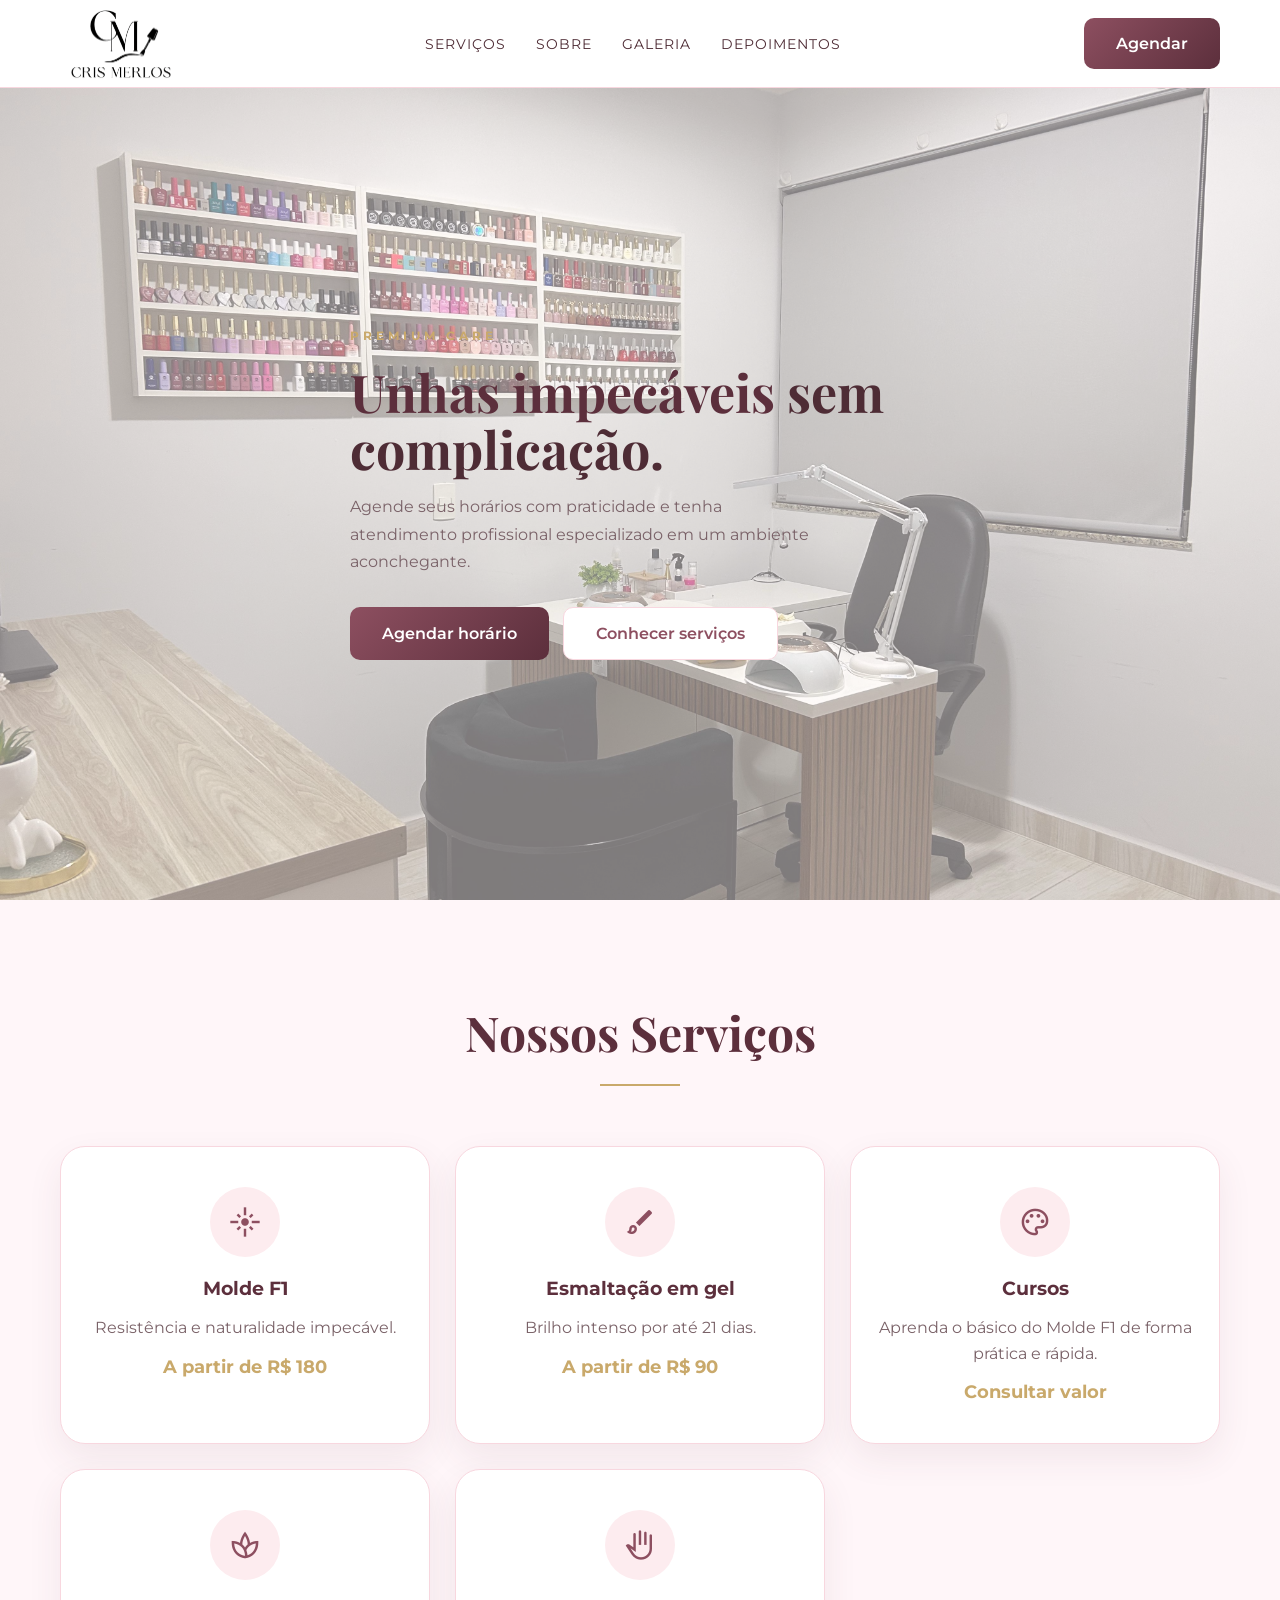
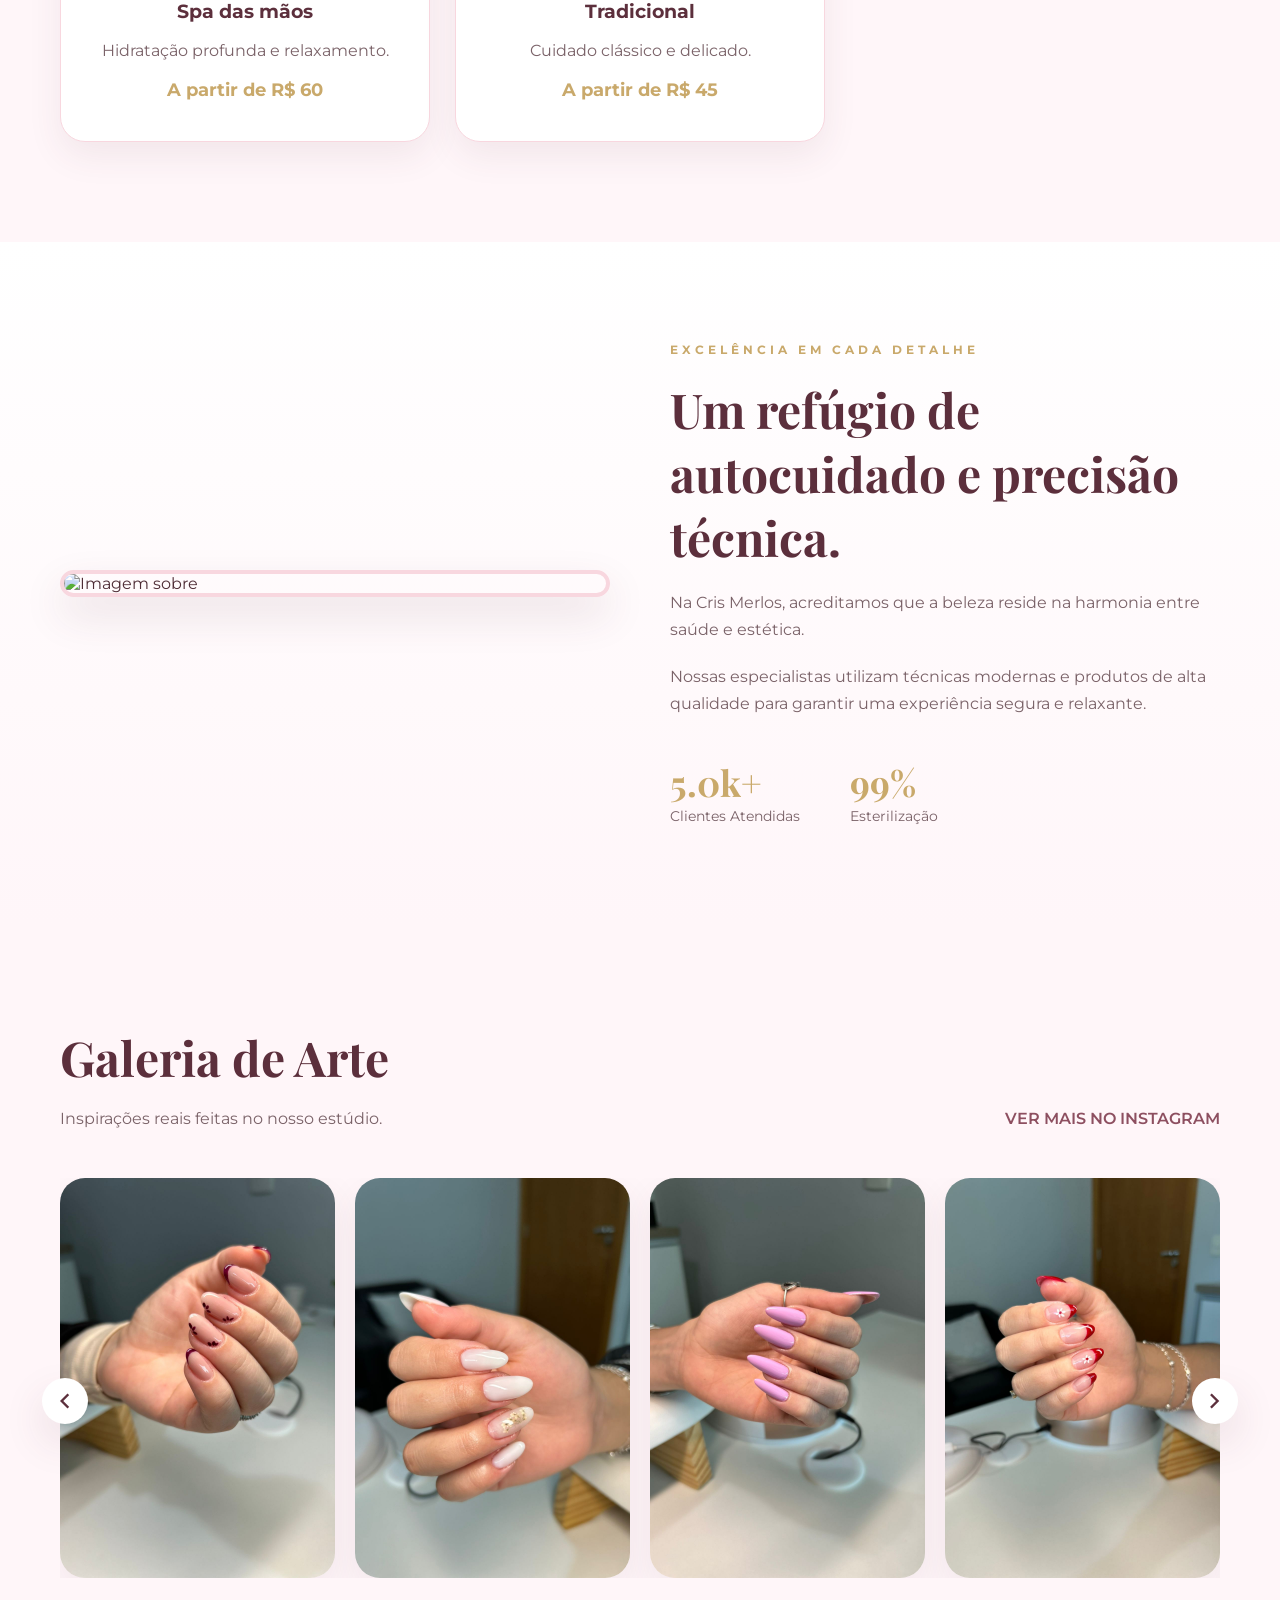
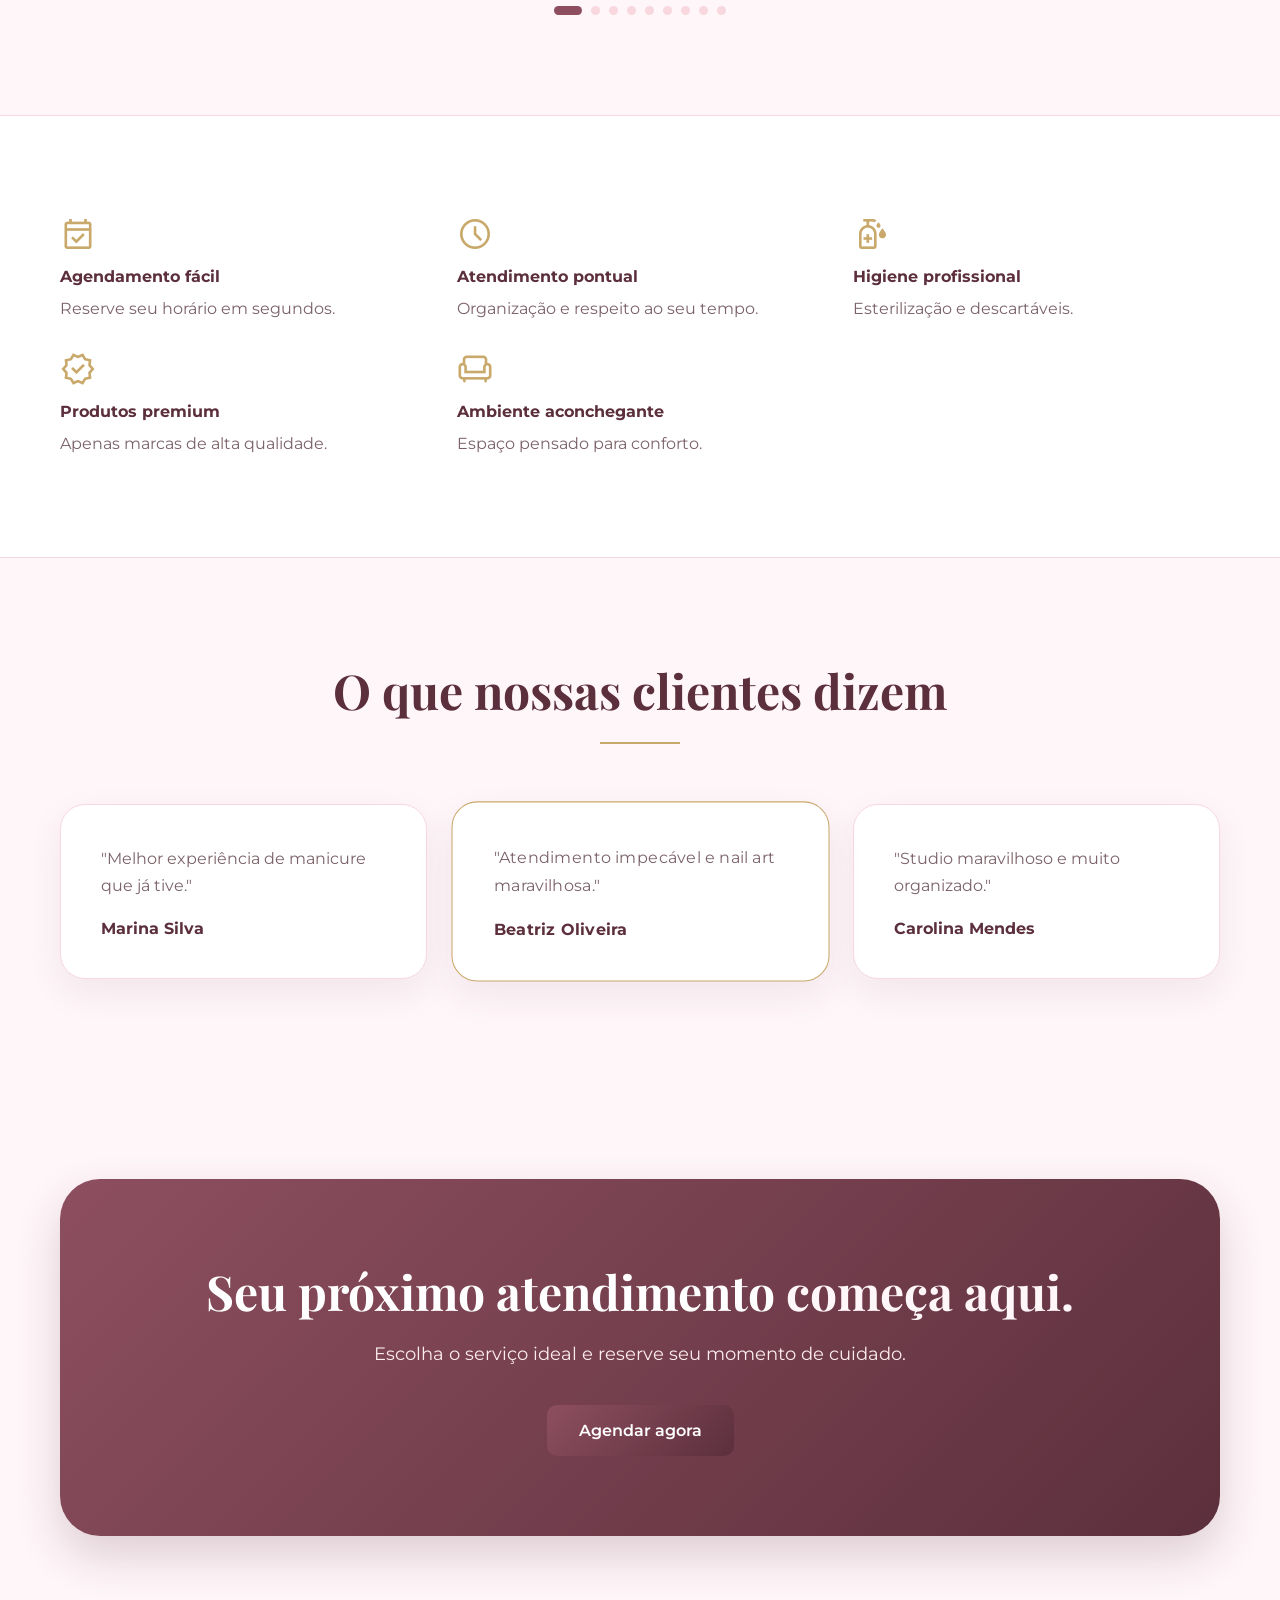
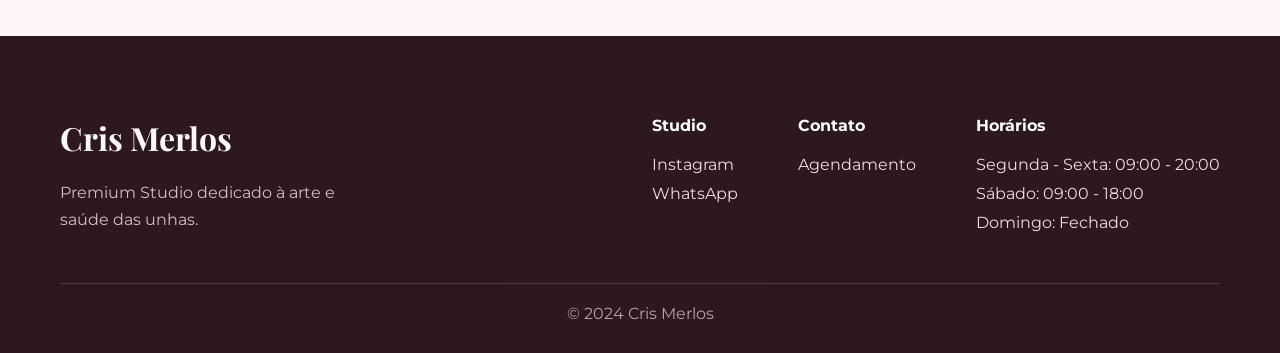
==== index.html @ b78dcf96 "fix: Responsividade" ====
<!DOCTYPE html>
<html lang="pt-BR">

<head>
    <meta charset="UTF-8">
    <meta name="viewport" content="width=device-width, initial-scale=1.0">
    <title>Cris Merlos - Nail Designer</title>

    <link rel="stylesheet" href="style.css">

    <link
        href="https://fonts.googleapis.com/css2?family=Playfair+Display:wght@500;600;700&family=Montserrat:wght@400;500;600&display=swap"
        rel="stylesheet">

    <link href="https://fonts.googleapis.com/css2?family=Material+Symbols+Outlined" rel="stylesheet">
</head>

<body>

    <header class="cabecalho">
        <div class="container cabecalho-conteudo">

            <div class="logo">
                <img src="imagens/logo-cris-merlos.png" alt="Cris Merlos Nail Designer">
            </div>

            <nav class="menu">
                <a href="#servicos">Serviços</a>
                <a href="#sobre">Sobre</a>
                <a href="#galeria">Galeria</a>
                <a href="#depoimentos">Depoimentos</a>
            </nav>

            <button class="menu-toggle" type="button" aria-label="Abrir menu" aria-expanded="false">
                <span class="material-symbols-outlined">menu</span>
            </button>

            <a href="https://wa.me/5544988468608" target="_blank" class="botao botao-primario">
                Agendar
            </a>

        </div>
    </header>

    <main>

        <section class="hero">
            <img class="hero-imagem" src="imagens/hero.jpg" alt="Imagem principal">

            <div class="container hero-conteudo">

                <span class="subtitulo">
                    PREMIUM CARE
                </span>

                <h1>
                    Unhas impecáveis <span>sem complicação.</span>
                </h1>

                <p>
                    Agende seus horários com praticidade e tenha atendimento profissional especializado em um ambiente
                    aconchegante.
                </p>

                <div class="hero-botoes">
                    <a href="https://wa.me/5544988468608" target="_blank" class="botao botao-primario">
                        Agendar horário
                    </a>

                    <a href="#servicos" class="botao botao-secundario">
                        Conhecer serviços
                    </a>
                </div>

            </div>
        </section>

        <section class="secao" id="servicos">
            <div class="container">

                <div class="titulo-secao">
                    <h2>Nossos <span>Serviços</span></h2>
                    <div class="linha"></div>
                </div>

                <div class="grid-servicos">

                    <div class="card-servico">
                        <div class="icone-servico">
                            <span class="material-symbols-outlined">flare</span>
                        </div>

                        <h3>Molde F1</h3>
                        <p>Resistência e naturalidade impecável.</p>
                        <span class="preco">A partir de R$ 180</span>
                    </div>

                    <div class="card-servico">
                        <div class="icone-servico">
                            <span class="material-symbols-outlined">brush</span>
                        </div>

                        <h3>Esmaltação em gel</h3>
                        <p>Brilho intenso por até 21 dias.</p>
                        <span class="preco">A partir de R$ 90</span>
                    </div>

                    <div class="card-servico">
                        <div class="icone-servico">
                            <span class="material-symbols-outlined">palette</span>
                        </div>

                        <h3>Cursos</h3>
                        <p>Aprenda o básico do Molde F1 de forma prática e rápida.</p>
                        <span class="preco">Consultar valor</span>
                    </div>

                    <div class="card-servico">
                        <div class="icone-servico">
                            <span class="material-symbols-outlined">spa</span>
                        </div>

                        <h3>Spa das mãos</h3>
                        <p>Hidratação profunda e relaxamento.</p>
                        <span class="preco">A partir de R$ 60</span>
                    </div>

                    <div class="card-servico">
                        <div class="icone-servico">
                            <span class="material-symbols-outlined">back_hand</span>
                        </div>

                        <h3>Tradicional</h3>
                        <p>Cuidado clássico e delicado.</p>
                        <span class="preco">A partir de R$ 45</span>
                    </div>

                </div>
            </div>
        </section>

        <section class="secao secao-sobre" id="sobre">
            <div class="container grid-sobre">

                <div class="sobre-imagem">
                    <img src="imagens/sobre.jpg" alt="Imagem sobre">
                </div>

                <div class="sobre-texto">
                    <span class="subtitulo">
                        EXCELÊNCIA EM CADA DETALHE
                    </span>

                    <h2>
                        Um refúgio de autocuidado e precisão técnica.
                    </h2>

                    <p>
                        Na Cris Merlos, acreditamos que a beleza reside na harmonia entre saúde e estética.
                    </p>

                    <p>
                        Nossas especialistas utilizam técnicas modernas e produtos de alta qualidade para garantir uma
                        experiência segura e relaxante.
                    </p>

                    <div class="estatisticas">
                        <div class="estatistica">
                            <strong>5k+</strong>
                            <span>Clientes Atendidas</span>
                        </div>

                        <div class="estatistica">
                            <strong>100%</strong>
                            <span>Esterilização</span>
                        </div>
                    </div>
                </div>

            </div>
        </section>

        <section class="secao" id="galeria">
            <div class="container">

                <div class="topo-galeria">
                    <div>
                        <h2>Galeria de <span>Arte</span></h2>
                        <p>Inspirações reais feitas no nosso estúdio.</p>
                    </div>

                    <a href="https://www.instagram.com/crisrmerlos/" target="_blank" class="botao-link">
                        VER MAIS NO INSTAGRAM
                    </a>
                </div>

                <div class="carrossel-galeria" aria-label="Galeria de trabalhos">
                    <button class="carrossel-botao carrossel-anterior" type="button" aria-label="Imagem anterior">
                        <span class="material-symbols-outlined">chevron_left</span>
                    </button>

                    <div class="carrossel-viewport">
                        <div class="carrossel-trilho">
                            <div class="carrossel-slide">
                                <img src="imagens/galeria1.jpg" alt="Trabalho de nail design 1">
                            </div>
                            <div class="carrossel-slide">
                                <img src="imagens/galeria2.jpg" alt="Trabalho de nail design 2">
                            </div>
                            <div class="carrossel-slide">
                                <img src="imagens/galeria3.jpg" alt="Trabalho de nail design 3">
                            </div>
                            <div class="carrossel-slide">
                                <img src="imagens/galeria4.jpg" alt="Trabalho de nail design 4">
                            </div>
                            <div class="carrossel-slide">
                                <img src="imagens/galeria5.jpeg" alt="Trabalho de nail design 5">
                            </div>
                            <div class="carrossel-slide">
                                <img src="imagens/galeria6.jpeg" alt="Trabalho de nail design 6">
                            </div>
                            <div class="carrossel-slide">
                                <img src="imagens/galeria7.jpeg" alt="Trabalho de nail design 7">
                            </div>
                            <div class="carrossel-slide">
                                <img src="imagens/galeria8.jpeg" alt="Trabalho de nail design 8">
                            </div>
                            <div class="carrossel-slide">
                                <img src="imagens/galeria9.jpeg" alt="Trabalho de nail design 9">
                            </div>
                            <div class="carrossel-slide">
                                <img src="imagens/galeria10.jpeg" alt="Trabalho de nail design 10">
                            </div>
                            <div class="carrossel-slide">
                                <img src="imagens/galeria11.jpeg" alt="Trabalho de nail design 11">
                            </div>
                            <div class="carrossel-slide">
                                <img src="imagens/galeria12.jpeg" alt="Trabalho de nail design 12">
                            </div>
                        </div>
                    </div>

                    <button class="carrossel-botao carrossel-proximo" type="button" aria-label="Próxima imagem">
                        <span class="material-symbols-outlined">chevron_right</span>
                    </button>

                    <div class="carrossel-indicadores" aria-label="Selecionar imagem da galeria"></div>
                </div>

            </div>
        </section>

        <section class="secao secao-beneficios">
            <div class="container">

                <div class="grid-beneficios">

                    <div class="beneficio">
                        <span class="material-symbols-outlined">event_available</span>
                        <h4>Agendamento fácil</h4>
                        <p>Reserve seu horário em segundos.</p>
                    </div>

                    <div class="beneficio">
                        <span class="material-symbols-outlined">schedule</span>
                        <h4>Atendimento pontual</h4>
                        <p>Organização e respeito ao seu tempo.</p>
                    </div>

                    <div class="beneficio">
                        <span class="material-symbols-outlined">sanitizer</span>
                        <h4>Higiene profissional</h4>
                        <p>Esterilização e descartáveis.</p>
                    </div>

                    <div class="beneficio">
                        <span class="material-symbols-outlined">verified</span>
                        <h4>Produtos premium</h4>
                        <p>Apenas marcas de alta qualidade.</p>
                    </div>

                    <div class="beneficio">
                        <span class="material-symbols-outlined">chair</span>
                        <h4>Ambiente aconchegante</h4>
                        <p>Espaço pensado para conforto.</p>
                    </div>

                </div>
            </div>
        </section>

        <section class="secao" id="depoimentos">
            <div class="container">

                <div class="titulo-secao">
                    <h2>O que nossas <span>clientes dizem</span></h2>
                    <div class="linha"></div>
                </div>

                <div class="grid-depoimentos">

                    <div class="card-depoimento">
                        <p>"Melhor experiência de manicure que já tive."</p>
                        <strong>Marina Silva</strong>
                    </div>

                    <div class="card-depoimento destaque">
                        <p>"Atendimento impecável e nail art maravilhosa."</p>
                        <strong>Beatriz Oliveira</strong>
                    </div>

                    <div class="card-depoimento">
                        <p>"Studio maravilhoso e muito organizado."</p>
                        <strong>Carolina Mendes</strong>
                    </div>

                </div>
            </div>
        </section>

        <section class="secao">
            <div class="container">

                <div class="cta">
                    <h2>
                        Seu próximo atendimento <span>começa aqui.</span>
                    </h2>

                    <p>
                        Escolha o serviço ideal e reserve seu momento de cuidado.
                    </p>

                    <a href="https://wa.me/5544988468608" target="_blank" class="botao botao-dark">
                        Agendar agora
                    </a>
                </div>

            </div>
        </section>
<!-- 
        <section class="secao" id="localizacao">
            <div class="container">

                <div class="titulo-secao">
                    <h2>Nossa <span>Localização</span></h2>
                    <div class="linha"></div>
                </div>

                <div class="grid-sobre">

                    <div class="sobre-texto">
                        <span class="subtitulo">
                            VENHA NOS VISITAR
                        </span>

                        <h2>
                            Um espaço pensado para seu <span>conforto e bem-estar.</span>
                        </h2>

                        <p>
                            Atendimento em ambiente acolhedor, preparado para proporcionar conforto,
                            segurança e uma experiência premium em cada detalhe.
                        </p>

                        <p>
                            Estamos localizados em Maringá, com fácil acesso e atendimento mediante agendamento.
                        </p>

                        <div class="hero-botoes">
                            <a href="https://wa.me/5544988468608" target="_blank" class="botao botao-primario">
                                Agendar horário
                            </a>

                            <a href="https://maps.google.com/?q=R.+Palmital,+663,+Maringá" target="_blank"
                                class="botao botao-secundario">
                                Abrir no Maps
                            </a>
                        </div>
                    </div>

                    <div class="sobre-imagem">
                        <div style="border-radius: 24px; overflow: hidden; box-shadow: 0 20px 50px rgba(0,0,0,0.12);">
                            <iframe
                                src="https://www.google.com/maps/embed?pb=!1m18!1m12!1m3!1d3661.950125374487!2d-51.93925062401121!3d-23.39002147891785!2m3!1f0!2f0!3f0!3m2!1i1024!2i768!4f13.1!3m3!1m2!1s0x94ecd14cb463d3b3%3A0x6f9a798f1be0129!2sR.%20Palmital%2C%20663%20-%20Jardim%20Imperial%20I%2C%20Maring%C3%A1%20-%20PR%2C%2087023-480!5e0!3m2!1spt-BR!2sbr!4v1779402572363!5m2!1spt-BR!2sbr"
                                width="100%" height="420" style="border:0;" allowfullscreen="" loading="lazy"
                                referrerpolicy="no-referrer-when-downgrade">
                            </iframe>
                        </div>
                    </div>

                </div>

            </div>
        </section> -->

    </main>

    <footer class="rodape">
        <div class="container">

            <div class="rodape-topo">

                <div class="rodape-info">
                    <h3>Cris Merlos</h3>
                    <p>Premium Studio dedicado à arte e saúde das unhas.</p>
                </div>

                <div class="rodape-links">

                    <div>
                        <h4>Studio</h4>
                        <a href="https://www.instagram.com/crisrmerlos/" target="_blank">Instagram</a>
                        <a href="https://wa.me/5544988468608" target="_blank">WhatsApp</a>
                    </div>

                    <div>
                        <h4>Contato</h4>
                        <a href="https://wa.me/5544988468608" target="_blank">Agendamento</a>
                        <!-- <a href="#localizacao">Localização</a> -->
                    </div>

                    <div>
                        <h4>Horários</h4>
                        <span>Segunda - Sexta: 09:00 - 20:00</span>
                        <span>Sábado: 09:00 - 18:00</span>
                        <span>Domingo: Fechado</span>
                    </div>

                </div>
            </div>

            <div class="rodape-bottom">
                <p>© 2024 Cris Merlos</p>
            </div>

        </div>
    </footer>
    
    <script src="script.js"></script>

</body>

</html>
---- style.css ----
:root {
    /* CORES BASE */
    --cor-fundo: #fff6f9;
    --cor-fundo-suave: #ffffff;
    --cor-fundo-card: #ffffff;
    --cor-fundo-header: rgba(255, 255, 255, 0.92);
    --cor-fundo-footer: #2d1820;

    /* CORES PRINCIPAIS */
    --cor-principal: #8d4f60;
    --cor-principal-escura: #5c2f3c;
    --cor-principal-hover: #733d4c;

    /* CORES SECUNDÁRIAS */
    --cor-secundaria: #f8d7df;
    --cor-secundaria-clara: #fdecef;
    --cor-secundaria-suave: #fff8fa;

    /* COR TERCIÁRIA / DESTAQUE */
    --cor-terciaria: #c9a96b;
    --cor-terciaria-hover: #b99758;

    /* TEXTOS */
    --cor-texto-principal: #4e2c35;
    --cor-texto-secundario: #7a6268;
    --cor-texto-claro: #ffffff;
    --cor-texto-footer: #f8d7df;

    /* BORDAS */
    --cor-borda: #f8d7df;
    --cor-borda-destaque: #c9a96b;

    /* SOMBRAS */
    --sombra-card: 0 14px 35px rgba(92, 47, 60, 0.08);
    --sombra-card-hover: 0 18px 42px rgba(92, 47, 60, 0.13);
    --sombra-destaque: 0 20px 45px rgba(92, 47, 60, 0.2);
    --sombra-botao: 0 10px 24px rgba(92, 47, 60, 0.25);

    /* GRADIENTES */
    --gradiente-principal: linear-gradient(
        135deg,
        var(--cor-principal),
        var(--cor-principal-escura)
    );

    --gradiente-hero: linear-gradient(
        90deg,
        rgba(255, 248, 250, 0.95),
        rgba(255, 248, 250, 0.55)
    );

    --gradiente-secao-suave: linear-gradient(
        180deg,
        var(--cor-fundo-suave),
        var(--cor-fundo)
    );
}

* {
    margin: 0;
    padding: 0;
    box-sizing: border-box;
}

body {
    font-family: "Montserrat", sans-serif;
    background-color: var(--cor-fundo);
    color: var(--cor-texto-principal);
    overflow-x: hidden;
}

img {
    width: 100%;
    display: block;
}

a {
    text-decoration: none;
}

button {
    border: none;
    cursor: pointer;
    font-family: inherit;
}

.container {
    width: 100%;
    max-width: 1200px;
    margin: 0 auto;
    padding: 0 20px;
}

.secao {
    padding: 100px 0;
}

/* HEADER */

.cabecalho {
    width: 100%;
    height: 88px;
    background-color: var(--cor-fundo-header);
    border-bottom: 1px solid var(--cor-borda);
    -webkit-backdrop-filter: blur(10px);
    backdrop-filter: blur(10px);
    position: fixed;
    top: 0;
    left: 0;
    z-index: 1000;
}

.cabecalho-conteudo {
    height: 100%;
    display: flex;
    align-items: center;
    justify-content: space-between;
}

.logo {
    width: 122px;
    height: 76px;
    display: flex;
    align-items: center;
}

.logo img {
    width: 100%;
    height: 100%;
    object-fit: contain;
}

.menu {
    display: flex;
    gap: 30px;
}

.menu a {
    color: var(--cor-texto-principal);
    font-size: 14px;
    text-transform: uppercase;
    letter-spacing: 1px;
    transition: 0.3s;
}

.menu a:hover {
    color: var(--cor-principal-hover);
}

.menu-toggle {
    display: none;
    width: 44px;
    height: 44px;
    border-radius: 50%;
    background-color: var(--cor-secundaria-clara);
    color: var(--cor-principal-escura);
    align-items: center;
    justify-content: center;
}

.menu-toggle span {
    font-size: 28px;
}

/* HERO */

.hero {
    height: calc(100vh - 88px);
    height: calc(100dvh - 88px);
    min-height: 560px;
    position: relative;
    display: flex;
    align-items: center;
    overflow: hidden;
    margin-top: 88px;
}

.hero-imagem {
    position: absolute;
    width: 100%;
    height: 100%;
    object-fit: cover;
    object-position: center;
    opacity: 0.5;
}

.hero-overlay {
    position: absolute;
    inset: 0;
    background: var(--gradiente-hero);
}

.hero-conteudo {
    position: relative;
    z-index: 2;
    max-width: 580px;
    padding: 60px 0;
    width: 100%;
}

.subtitulo {
    display: block;
    margin-bottom: 20px;
    color: var(--cor-terciaria);
    font-size: 12px;
    font-weight: 700;
    letter-spacing: 4px;
    text-transform: uppercase;
}

.hero h1 {
    font-size: 52px;
    line-height: 1.1;
    font-family: "Playfair Display", serif;
    margin-bottom: 16px;
    color: var(--cor-principal-escura);
}

.hero h1 span {
    color: var(--cor-texto-principal);
}

.hero p {
    font-size: 16px;
    line-height: 1.7;
    margin-bottom: 32px;
    color: var(--cor-texto-secundario);
    max-width: 460px;
}

.hero-botoes {
    display: flex;
    gap: 14px;
    flex-wrap: wrap;
}

/* BOTÕES */

.botao {
    display: inline-flex;
    align-items: center;
    justify-content: center;
    padding: 16px 32px;
    border-radius: 10px;
    font-weight: 600;
    transition: 0.3s;
    text-align: center;
}

.botao-primario,
.botao-dark {
    background: var(--gradiente-principal);
    color: var(--cor-texto-claro);
}

.botao-primario:hover,
.botao-dark:hover {
    transform: translateY(-2px);
    box-shadow: var(--sombra-botao);
}

.botao-secundario {
    background-color: var(--cor-fundo-card);
    border: 1px solid var(--cor-secundaria);
    color: var(--cor-principal);
}

.botao-secundario:hover {
    background-color: var(--cor-secundaria-clara);
}

.botao-link {
    background: transparent;
    color: var(--cor-principal);
    font-weight: 600;
}

.botao-link:hover {
    color: var(--cor-terciaria);
}

/* TÍTULOS */

.titulo-secao {
    text-align: center;
    margin-bottom: 60px;
}

.titulo-secao h2,
.topo-galeria h2,
.sobre-texto h2,
.cta h2 {
    font-size: 48px;
    font-family: "Playfair Display", serif;
    margin-bottom: 20px;
    color: var(--cor-principal-escura);
}

.sobre-texto h2 span,
.cta h2 span {
    color: var(--cor-fundo);
}

.linha {
    width: 80px;
    height: 2px;
    background-color: var(--cor-terciaria);
    margin: 0 auto;
}

/* SERVIÇOS */

.grid-servicos {
    display: grid;
    grid-template-columns: repeat(5, 1fr);
    gap: 25px;
}

.card-servico {
    background-color: var(--cor-fundo-card);
    padding: 40px 25px;
    border-radius: 25px;
    text-align: center;
    box-shadow: var(--sombra-card);
    border: 1px solid var(--cor-borda);
    transition: 0.3s;
}

.card-servico:hover {
    border-color: var(--cor-borda-destaque);
    box-shadow: var(--sombra-card-hover);
    transform: translateY(-6px);
}

.icone-servico {
    width: 70px;
    height: 70px;
    margin: 0 auto 20px;
    border-radius: 50%;
    background-color: var(--cor-secundaria-clara);
    display: flex;
    align-items: center;
    justify-content: center;
}

.icone-servico span {
    font-size: 32px;
    color: var(--cor-principal);
}

.card-servico h3 {
    margin-bottom: 15px;
    color: var(--cor-principal-escura);
}

.card-servico p {
    margin-bottom: 15px;
    color: var(--cor-texto-secundario);
    line-height: 1.6;
}

.preco {
    color: var(--cor-terciaria);
    font-weight: 700;
    font-size: 18px;
}

/* SOBRE */

.secao-sobre {
    background: var(--gradiente-secao-suave);
}

.grid-sobre {
    display: grid;
    grid-template-columns: 1fr 1fr;
    gap: 60px;
    align-items: center;
}

.sobre-imagem,
.sobre-texto {
    min-height: 0;
}

.sobre-imagem img {
    border-radius: 30px;
    border: 4px solid var(--cor-borda);
    box-shadow: var(--sombra-card-hover);
}

.sobre-texto p {
    margin-bottom: 20px;
    line-height: 1.7;
    color: var(--cor-texto-secundario);
}

.estatisticas {
    display: flex;
    gap: 50px;
    margin-top: 40px;
}

.estatistica strong {
    display: block;
    font-size: 36px;
    color: var(--cor-terciaria);
    font-family: "Playfair Display", serif;
}

.estatistica span {
    color: var(--cor-texto-secundario);
    font-size: 14px;
}

/* GALERIA */

.topo-galeria {
    display: flex;
    justify-content: space-between;
    align-items: end;
    margin-bottom: 50px;
}

.topo-galeria p {
    color: var(--cor-texto-secundario);
}

.carrossel-galeria {
    position: relative;
    --slides-visiveis: 4;
    --gap-carrossel: 20px;
}

.carrossel-viewport {
    overflow: hidden;
}

.carrossel-trilho {
    display: flex;
    gap: var(--gap-carrossel);
    transition: transform 0.45s ease;
}

.carrossel-slide {
    min-width: calc((100% - (var(--gap-carrossel) * (var(--slides-visiveis) - 1))) / var(--slides-visiveis));
}

.carrossel-slide img {
    height: 400px;
    object-fit: cover;
    border-radius: 25px;
    box-shadow: var(--sombra-card);
}

.carrossel-botao {
    position: absolute;
    top: 200px;
    z-index: 3;
    width: 46px;
    height: 46px;
    border-radius: 50%;
    background-color: var(--cor-fundo-card);
    color: var(--cor-principal-escura);
    box-shadow: var(--sombra-card-hover);
    display: flex;
    align-items: center;
    justify-content: center;
    transition: 0.25s;
}

.carrossel-botao:hover {
    background: var(--gradiente-principal);
    color: var(--cor-texto-claro);
    transform: translateY(-2px);
}

.carrossel-anterior {
    left: -18px;
}

.carrossel-proximo {
    right: -18px;
}

.carrossel-botao span {
    font-size: 30px;
}

.carrossel-indicadores {
    display: flex;
    justify-content: center;
    gap: 9px;
    margin-top: 28px;
}

.carrossel-indicadores button {
    width: 9px;
    height: 9px;
    border-radius: 50%;
    background-color: var(--cor-secundaria);
    transition: 0.25s;
}

.carrossel-indicadores button.ativo {
    width: 28px;
    border-radius: 999px;
    background-color: var(--cor-principal);
}

/* BENEFÍCIOS */

.secao-beneficios {
    background-color: var(--cor-fundo-suave);
    border-top: 1px solid var(--cor-borda);
    border-bottom: 1px solid var(--cor-borda);
}

.grid-beneficios {
    display: grid;
    grid-template-columns: repeat(5, 1fr);
    gap: 30px;
}

.beneficio span {
    font-size: 36px;
    color: var(--cor-terciaria);
    margin-bottom: 15px;
    display: block;
}

.beneficio h4 {
    margin-bottom: 10px;
    color: var(--cor-principal-escura);
}

.beneficio p {
    color: var(--cor-texto-secundario);
    line-height: 1.6;
}

/* DEPOIMENTOS */

.grid-depoimentos {
    display: grid;
    grid-template-columns: repeat(3, 1fr);
    gap: 30px;
}

.card-depoimento {
    background-color: var(--cor-fundo-card);
    padding: 40px;
    border-radius: 25px;
    box-shadow: var(--sombra-card);
    border: 1px solid var(--cor-borda);
}

.card-depoimento p {
    margin-bottom: 20px;
    color: var(--cor-texto-secundario);
    line-height: 1.7;
}

.card-depoimento strong {
    color: var(--cor-principal-escura);
}

.destaque {
    background-color: var(--cor-fundo-suave);
    border-color: var(--cor-borda-destaque);
    transform: scale(1.03);
}

/* CTA */

.cta {
    background: var(--gradiente-principal);
    padding: 80px;
    border-radius: 40px;
    text-align: center;
    border: none;
    box-shadow: var(--sombra-destaque);
}

.cta h2 {
    color: var(--cor-texto-claro);
}

.cta p {
    margin-bottom: 40px;
    font-size: 18px;
    color: var(--cor-secundaria-clara);
}

/* FOOTER */

.rodape {
    background-color: var(--cor-fundo-footer);
    padding: 80px 0 30px;
}

.rodape-topo {
    display: flex;
    justify-content: space-between;
    gap: 50px;
    margin-bottom: 50px;
}

.rodape-info {
    max-width: 300px;
}

.rodape-info p {
    color: var(--cor-texto-footer);
    line-height: 1.7;
    opacity: 0.85;
}

.rodape-info h3 {
    font-size: 32px;
    margin-bottom: 20px;
    font-family: "Playfair Display", serif;
    color: var(--cor-fundo);
}

.rodape-links {
    display: flex;
    gap: 60px;
}

.rodape-links div {
    display: flex;
    flex-direction: column;
    gap: 10px;
}

.rodape-links h4 {
    margin-bottom: 10px;
    color: var(--cor-texto-claro);
}

.rodape-links a,
.rodape-links span {
    color: var(--cor-texto-footer);
    transition: 0.3s;
}

.rodape-links a:hover {
    color: var(--cor-terciaria);
}

.rodape-bottom {
    border-top: 1px solid rgba(248, 215, 223, 0.25);
    padding-top: 20px;
    text-align: center;
    color: var(--cor-texto-footer);
    opacity: 0.7;
}

/* RESPONSIVO */

@media (max-width: 1280px) {
    .grid-servicos,
    .grid-beneficios {
        grid-template-columns: repeat(3, 1fr);
    }
}

@media (max-width: 1024px) {
    .secao {
        padding: 80px 0;
    }

    .grid-servicos,
    .grid-beneficios {
        grid-template-columns: repeat(2, 1fr);
    }

    .grid-depoimentos,
    .grid-sobre {
        grid-template-columns: 1fr;
    }

    .titulo-secao h2,
    .topo-galeria h2,
    .sobre-texto h2,
    .cta h2 {
        font-size: 40px;
    }

    .topo-galeria,
    .rodape-topo {
        flex-direction: column;
        align-items: flex-start;
    }

    .estatisticas {
        gap: 30px;
    }

    .cta {
        padding: 60px 50px;
    }

    .carrossel-galeria {
        --slides-visiveis: 2;
    }

    .carrossel-slide img {
        height: 340px;
    }

    .carrossel-anterior {
        left: 8px;
    }

    .carrossel-proximo {
        right: 8px;
    }
}

@media (max-width: 768px) {
    .container {
        padding: 0 18px;
    }

    .secao {
        padding: 64px 0;
    }

    .cabecalho {
        height: 76px;
    }

    .cabecalho .botao {
        display: none;
    }

    .logo {
        width: 104px;
        height: 64px;
    }

    .menu {
        position: fixed;
        top: 76px;
        left: 0;
        width: 100%;
        padding: 22px 18px 26px;
        background-color: var(--cor-fundo-header);
        border-bottom: 1px solid var(--cor-borda);
        box-shadow: var(--sombra-card);
        -webkit-backdrop-filter: blur(10px);
        backdrop-filter: blur(10px);
        display: flex;
        flex-direction: column;
        gap: 0;
        opacity: 0;
        transform: translateY(-12px);
        pointer-events: none;
        transition: opacity 0.25s ease, transform 0.25s ease;
    }

    .menu.ativo {
        opacity: 1;
        transform: translateY(0);
        pointer-events: auto;
    }

    .menu a {
        width: 100%;
        padding: 16px 0;
        border-bottom: 1px solid var(--cor-borda);
        font-size: 13px;
    }

    .menu a:last-child {
        border-bottom: none;
    }

    .menu-toggle {
        display: flex;
    }

    .hero {
        height: calc(100svh - 76px);
        height: calc(100dvh - 76px);
        min-height: 480px;
        margin-top: 76px;
        padding: 0;
        align-items: center;
    }

    .hero-conteudo {
        padding: 48px 0 52px;
        text-align: center;
        display: flex;
        flex-direction: column;
        align-items: center;
    }

    .hero p {
        max-width: 340px;
    }

    .hero-imagem {
        object-position: 62% center;
    }

    .subtitulo {
        margin-bottom: 10px;
        font-size: 10px;
        letter-spacing: 3px;
    }

    .hero h1 {
        font-size: 34px;
        line-height: 1.1;
        margin-bottom: 14px;
    }

    .hero p {
        font-size: 14px;
        line-height: 1.65;
        margin-bottom: 28px;
    }

    .hero-botoes {
        flex-direction: row;
        justify-content: center;
        gap: 10px;
        width: 100%;
    }

    .hero-botoes .botao {
        flex: 0 1 auto;
        width: auto;
        padding: 12px 22px;
        font-size: 13px;
    }

    .grid-servicos,
    .grid-beneficios,
    .grid-depoimentos {
        grid-template-columns: 1fr;
    }

    .estatisticas {
        flex-direction: column;
        gap: 20px;
    }

    .rodape-info {
        max-width: 100%;
    }

    .titulo-secao {
        margin-bottom: 40px;
    }

    .titulo-secao h2,
    .topo-galeria h2,
    .sobre-texto h2,
    .cta h2 {
        font-size: 34px;
        line-height: 1.15;
    }

    .grid-sobre {
        gap: 36px;
    }

    .sobre-imagem img,
    .carrossel-slide img,
    .card-servico,
    .card-depoimento {
        border-radius: 18px;
    }

    .card-servico,
    .card-depoimento {
        padding: 30px 22px;
    }

    .topo-galeria {
        gap: 20px;
        margin-bottom: 32px;
    }

    .botao-link {
        font-size: 13px;
    }

    .carrossel-galeria {
        --slides-visiveis: 1;
        --gap-carrossel: 14px;
    }

    .carrossel-slide img {
        height: 300px;
    }

    .carrossel-botao {
        top: 150px;
        width: 42px;
        height: 42px;
    }

    .carrossel-anterior {
        left: 8px;
    }

    .carrossel-proximo {
        right: 8px;
    }

    .grid-beneficios {
        gap: 24px;
    }

    .beneficio {
        padding-bottom: 8px;
    }

    .destaque {
        transform: none;
    }

    .cta {
        padding: 50px 30px;
        border-radius: 24px;
    }

    .cta h2 {
        font-size: 36px;
    }

    .rodape {
        padding: 56px 0 28px;
    }

    .rodape-topo {
        gap: 36px;
        margin-bottom: 36px;
    }

    .rodape-links {
        flex-direction: column;
        gap: 28px;
    }
}

@media (max-width: 480px) {
    .container {
        padding: 0 16px;
    }

    .secao {
        padding: 56px 0;
    }

    .hero-conteudo {
        padding: 36px 0 44px;
    }

    .hero h1 {
        font-size: 50px;
        line-height: 1.1;
        padding-top: 0px;
        padding-left: 25px;
        padding-right: 25px;
        padding-bottom: 15px;
    }

    .hero p {
        font-size: 13px;
        max-width: 280px;
        font-weight: bold;

    }

    .hero-botoes {
        flex-direction: column;
        align-items: center;
        gap: 10px;
    }

    .hero-botoes .botao {
        width: 100%;
        max-width: 260px;
        padding: 13px 20px;
        font-size: 13px;
    }

    .botao {
        padding: 15px 22px;
    }

    .titulo-secao h2,
    .topo-galeria h2,
    .sobre-texto h2,
    .cta h2 {
        font-size: 28px;
    }

    .carrossel-slide img {
        height: 260px;
    }

    .carrossel-botao {
        top: 130px;
    }

    .cta {
        padding: 40px 22px;
    }

    .cta p {
        font-size: 16px;
    }
}

@media (max-width: 360px) {
    .logo {
        width: 90px;
        height: 56px;
    }

    .hero h1 {
        font-size: 24px;
    }

    .hero p {
        font-size: 13px;
        max-width: 240px;
    }

    .hero-botoes .botao {
        max-width: 220px;
        font-size: 12px;
        padding: 12px 16px;
    }

    .titulo-secao h2,
    .topo-galeria h2,
    .sobre-texto h2,
    .cta h2 {
        font-size: 24px;
    }

    .estatistica strong {
        font-size: 28px;
    }
}
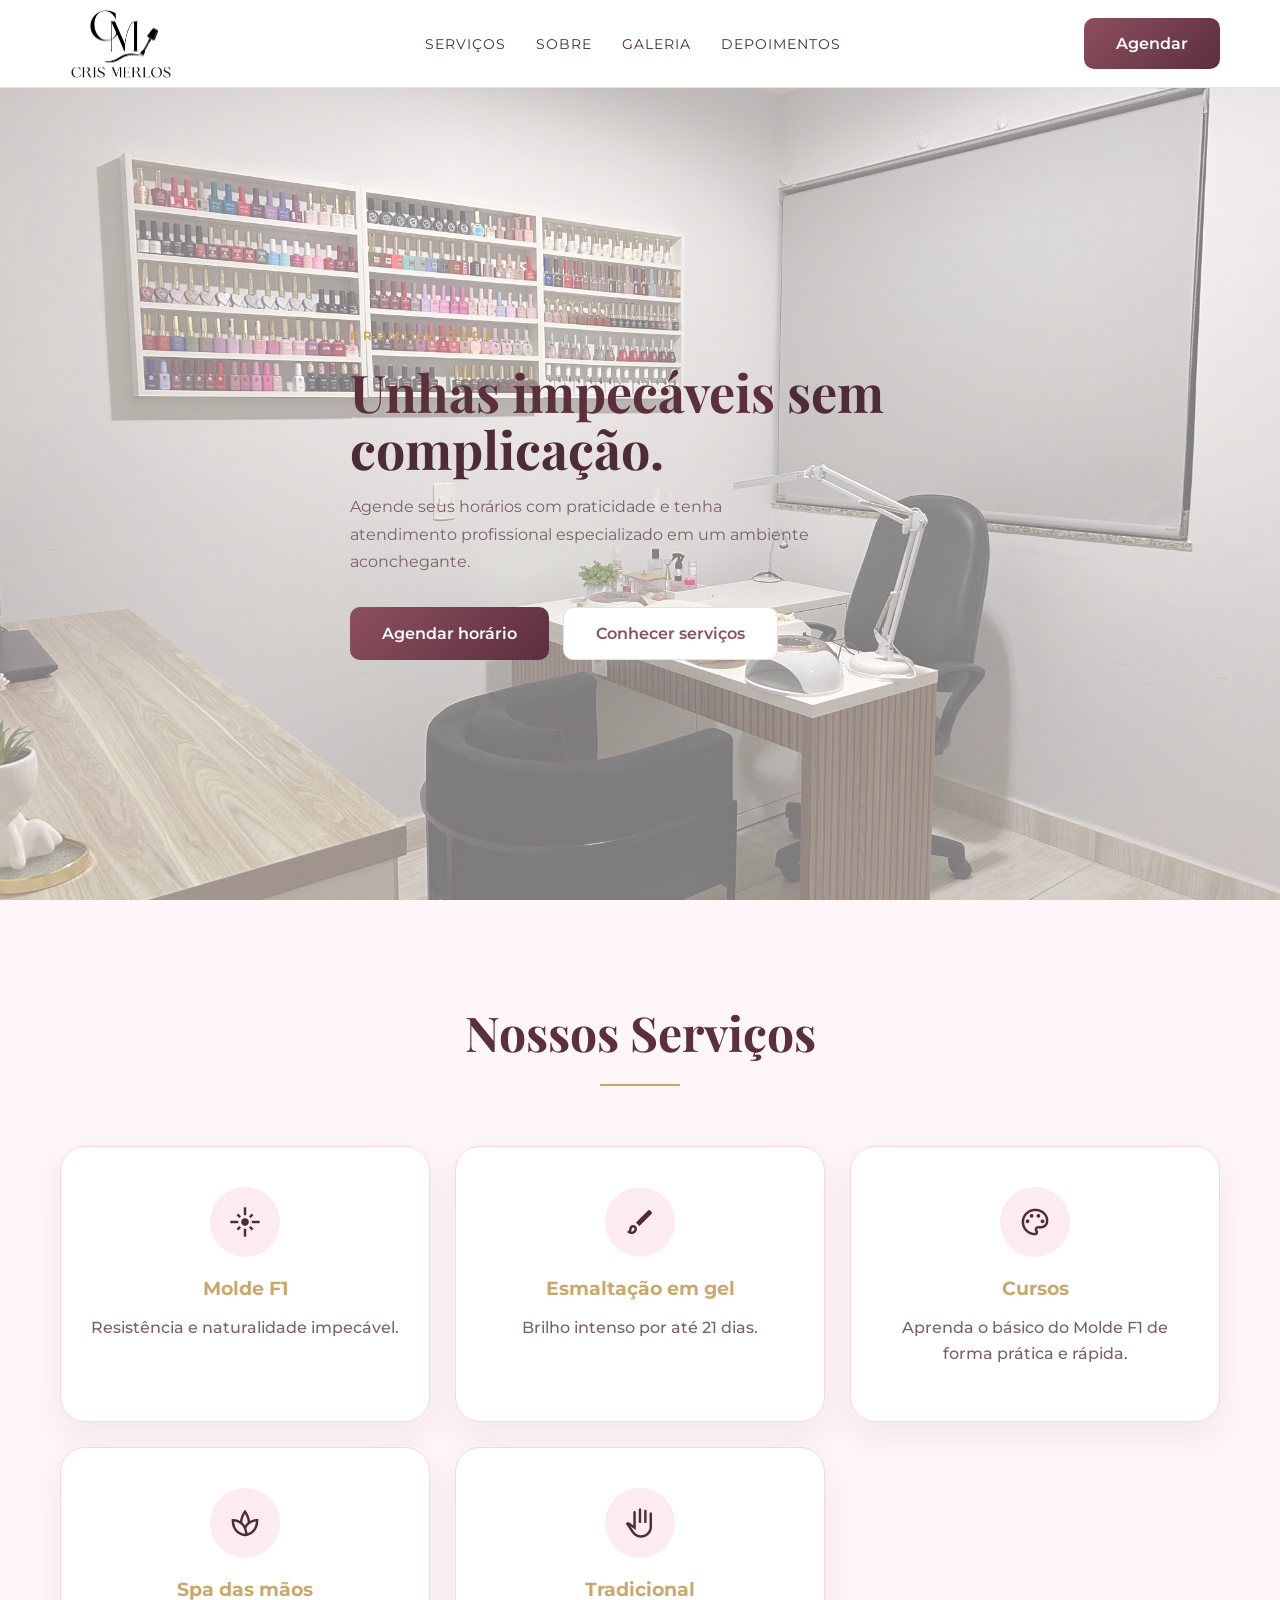
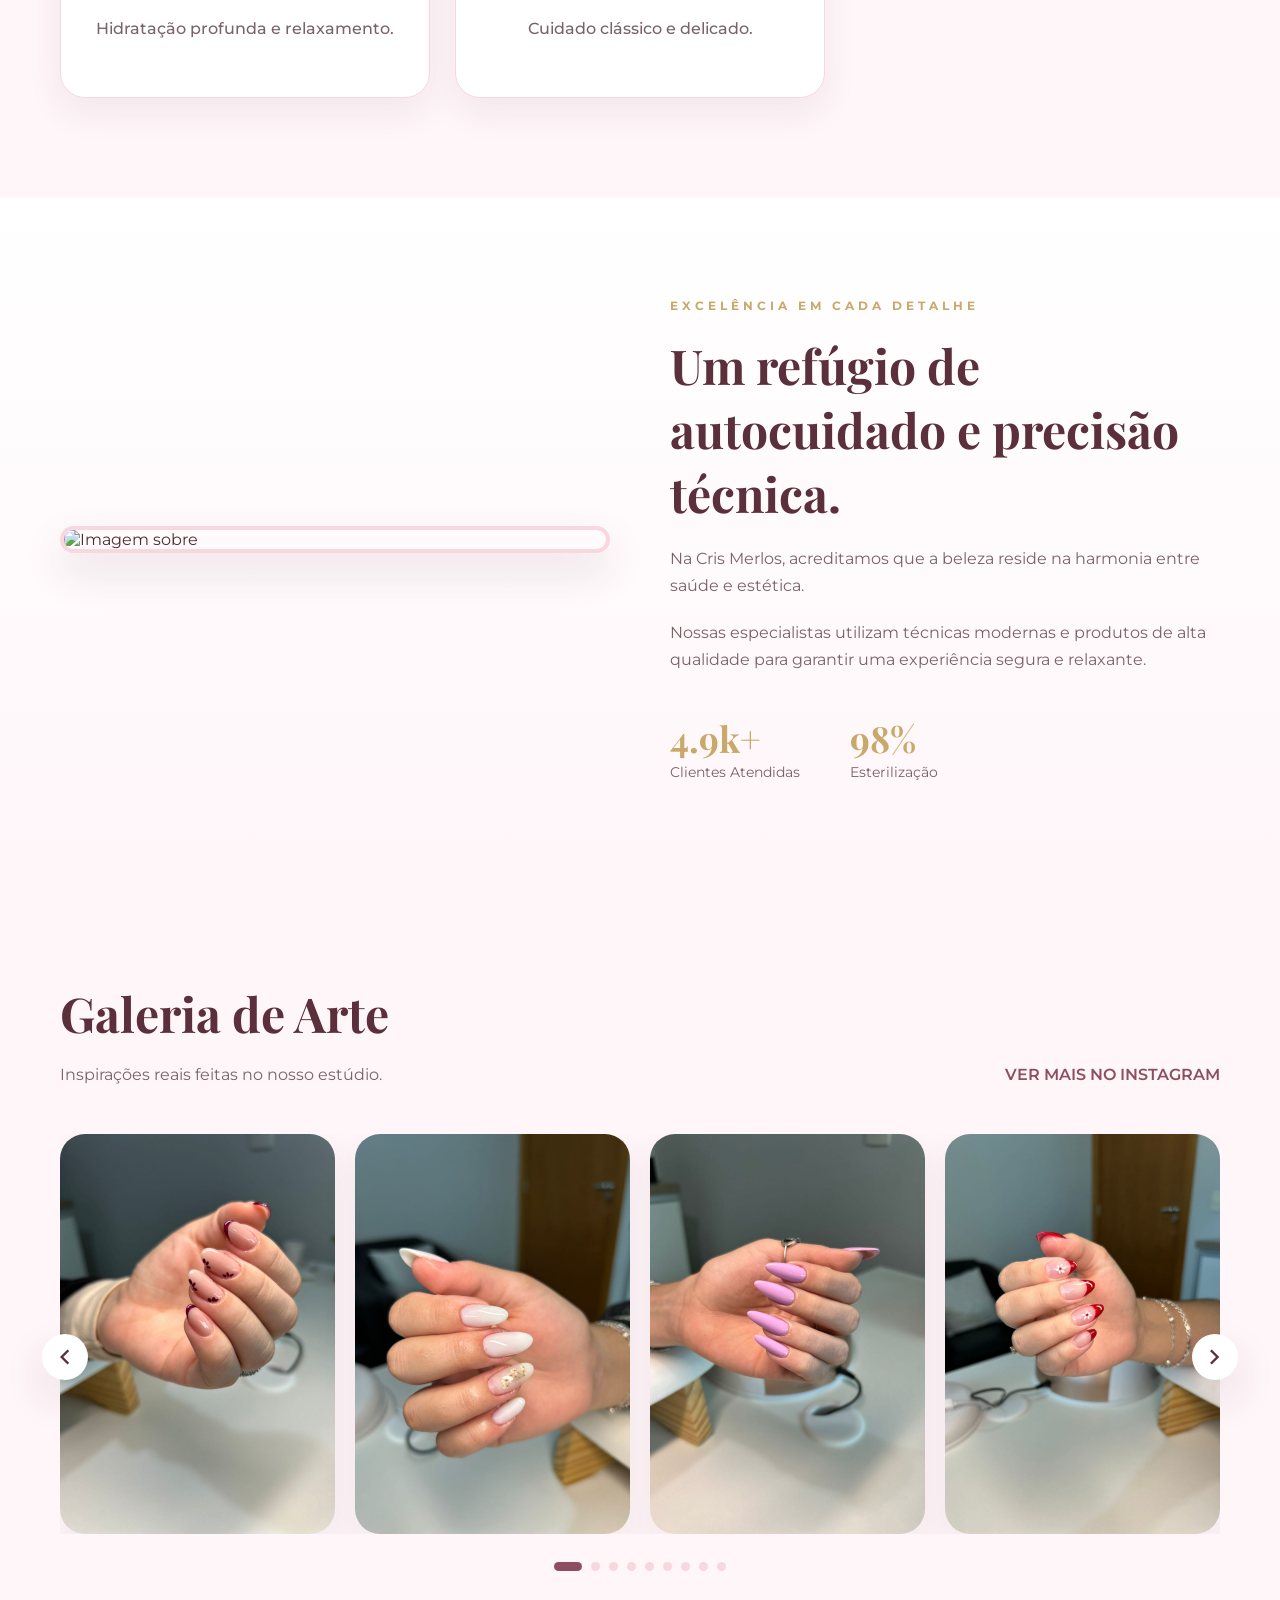
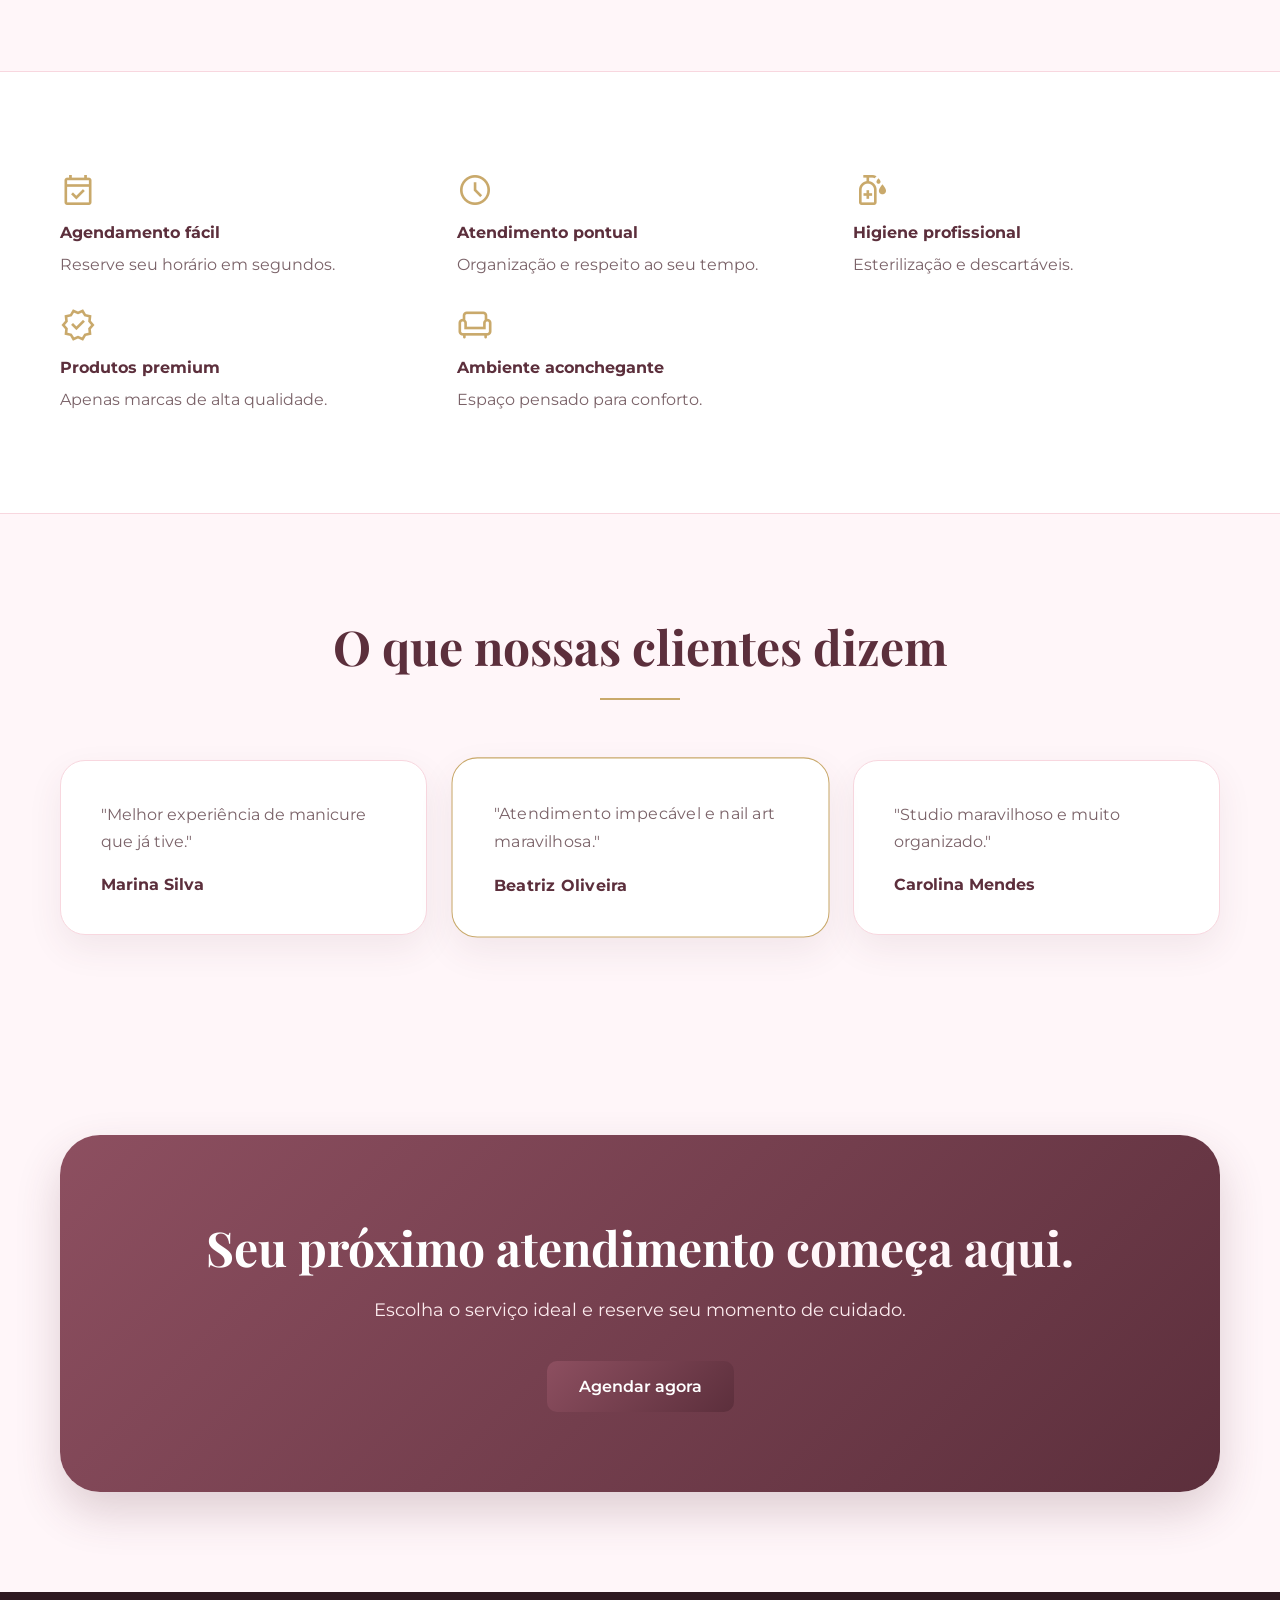
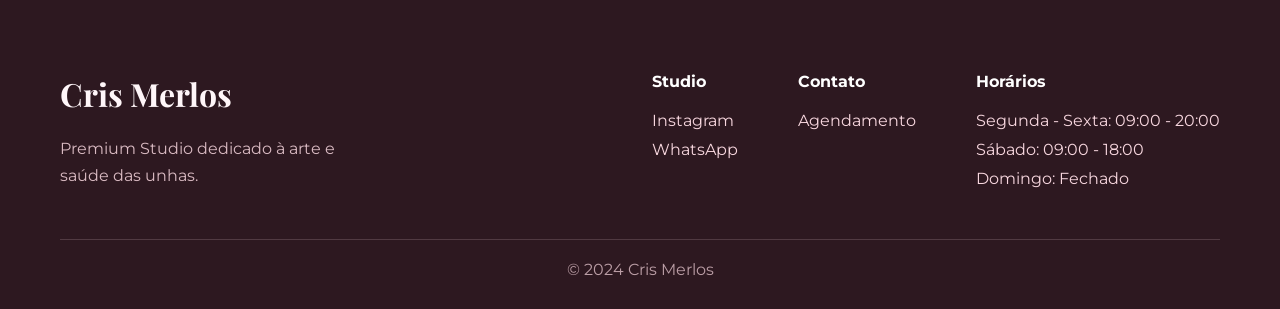
==== commit 01d51bb9: "feat: Alteracao cores e pesos das fontes nos cards-servico" ====
--- a/index.html
+++ b/index.html
@@ -92,7 +92,6 @@
 
                         <h3>Molde F1</h3>
                         <p>Resistência e naturalidade impecável.</p>
-                        <span class="preco">A partir de R$ 180</span>
                     </div>
 
                     <div class="card-servico">
@@ -102,7 +101,7 @@
 
                         <h3>Esmaltação em gel</h3>
                         <p>Brilho intenso por até 21 dias.</p>
-                        <span class="preco">A partir de R$ 90</span>
+                        
                     </div>
 
                     <div class="card-servico">
@@ -112,7 +111,7 @@
 
                         <h3>Cursos</h3>
                         <p>Aprenda o básico do Molde F1 de forma prática e rápida.</p>
-                        <span class="preco">Consultar valor</span>
+                    
                     </div>
 
                     <div class="card-servico">
@@ -122,7 +121,6 @@
 
                         <h3>Spa das mãos</h3>
                         <p>Hidratação profunda e relaxamento.</p>
-                        <span class="preco">A partir de R$ 60</span>
                     </div>
 
                     <div class="card-servico">
@@ -132,7 +130,6 @@
 
                         <h3>Tradicional</h3>
                         <p>Cuidado clássico e delicado.</p>
-                        <span class="preco">A partir de R$ 45</span>
                     </div>
 
                 </div>
--- a/style.css
+++ b/style.css
@@ -345,18 +345,21 @@
 
 .icone-servico span {
     font-size: 32px;
-    color: var(--cor-principal);
+    /* color: var(--cor-principal) */
+    color: cor;
 }
 
 .card-servico h3 {
     margin-bottom: 15px;
-    color: var(--cor-principal-escura);
+    /* color: var(--cor-principal-escura) */
+    color: var(--cor-terciaria);
 }
 
 .card-servico p {
     margin-bottom: 15px;
     color: var(--cor-texto-secundario);
     line-height: 1.6;
+    font-weight: 500;
 }
 
 .preco {
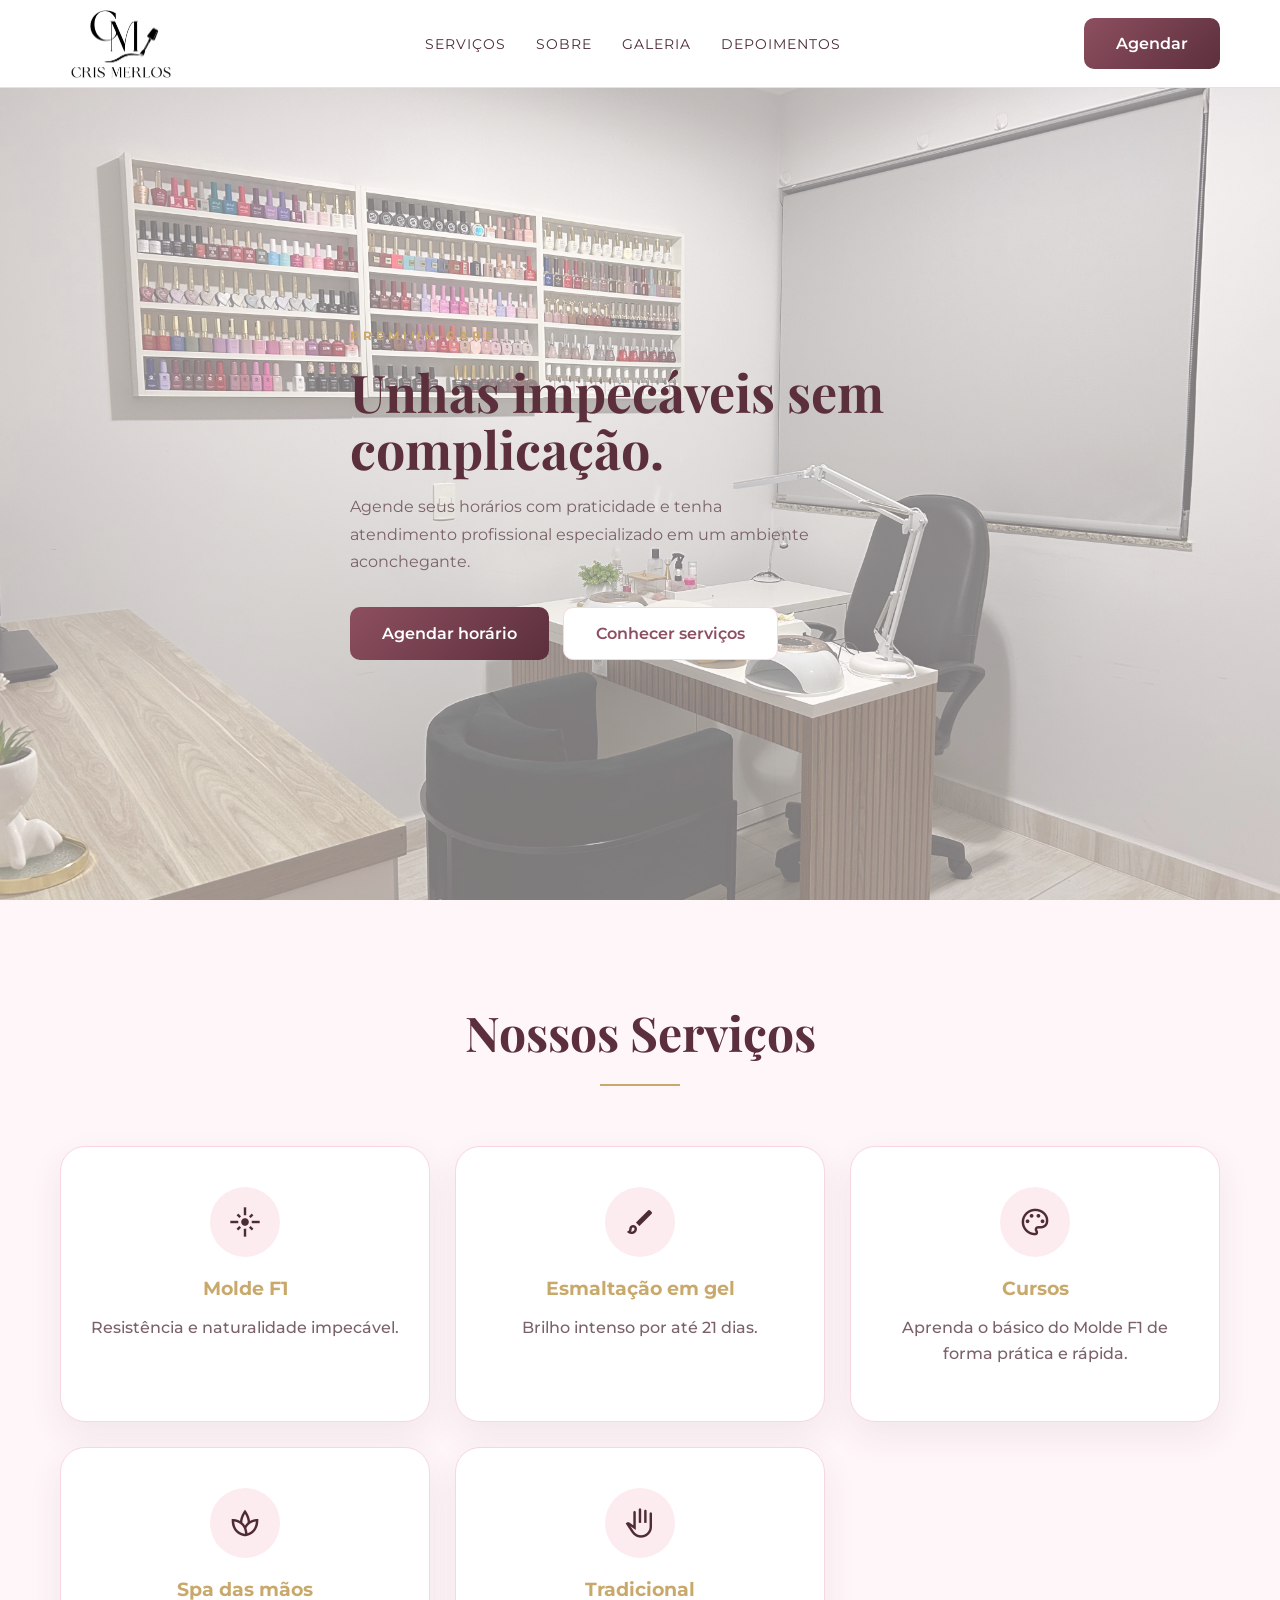
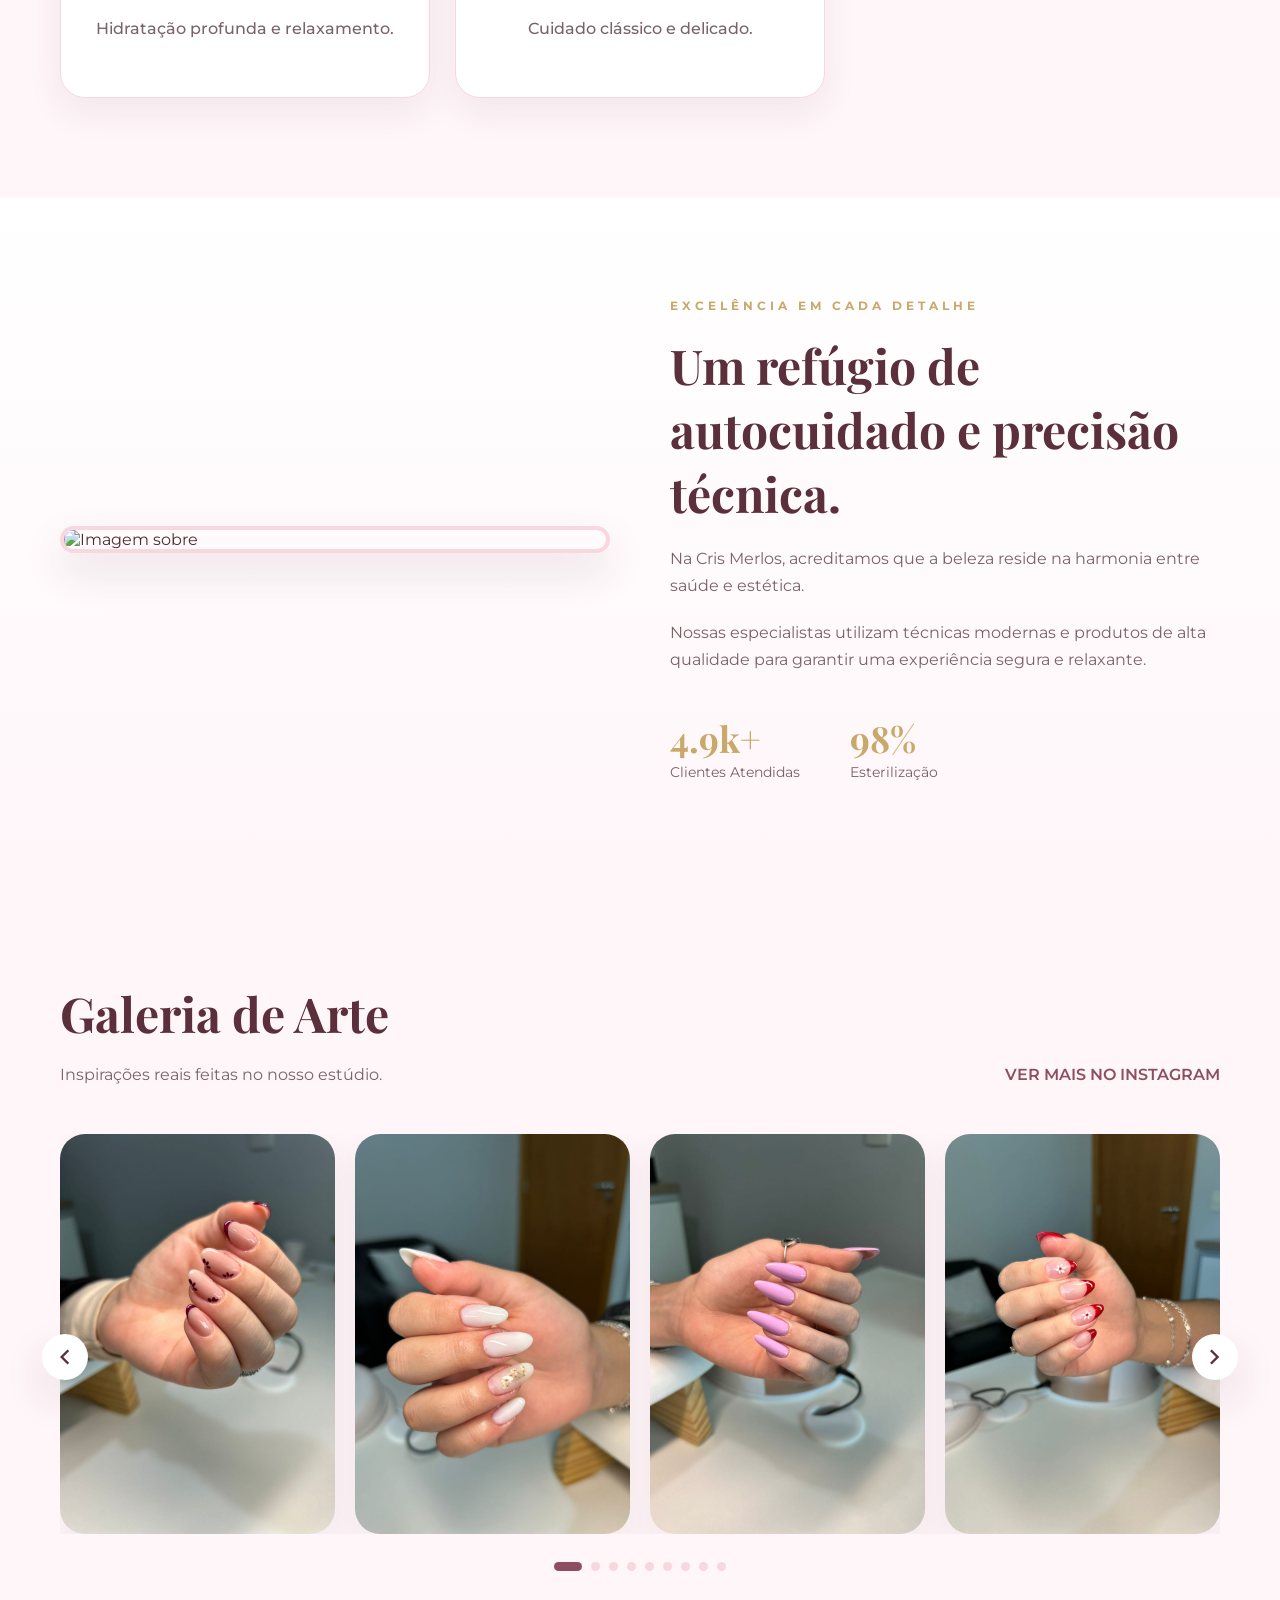
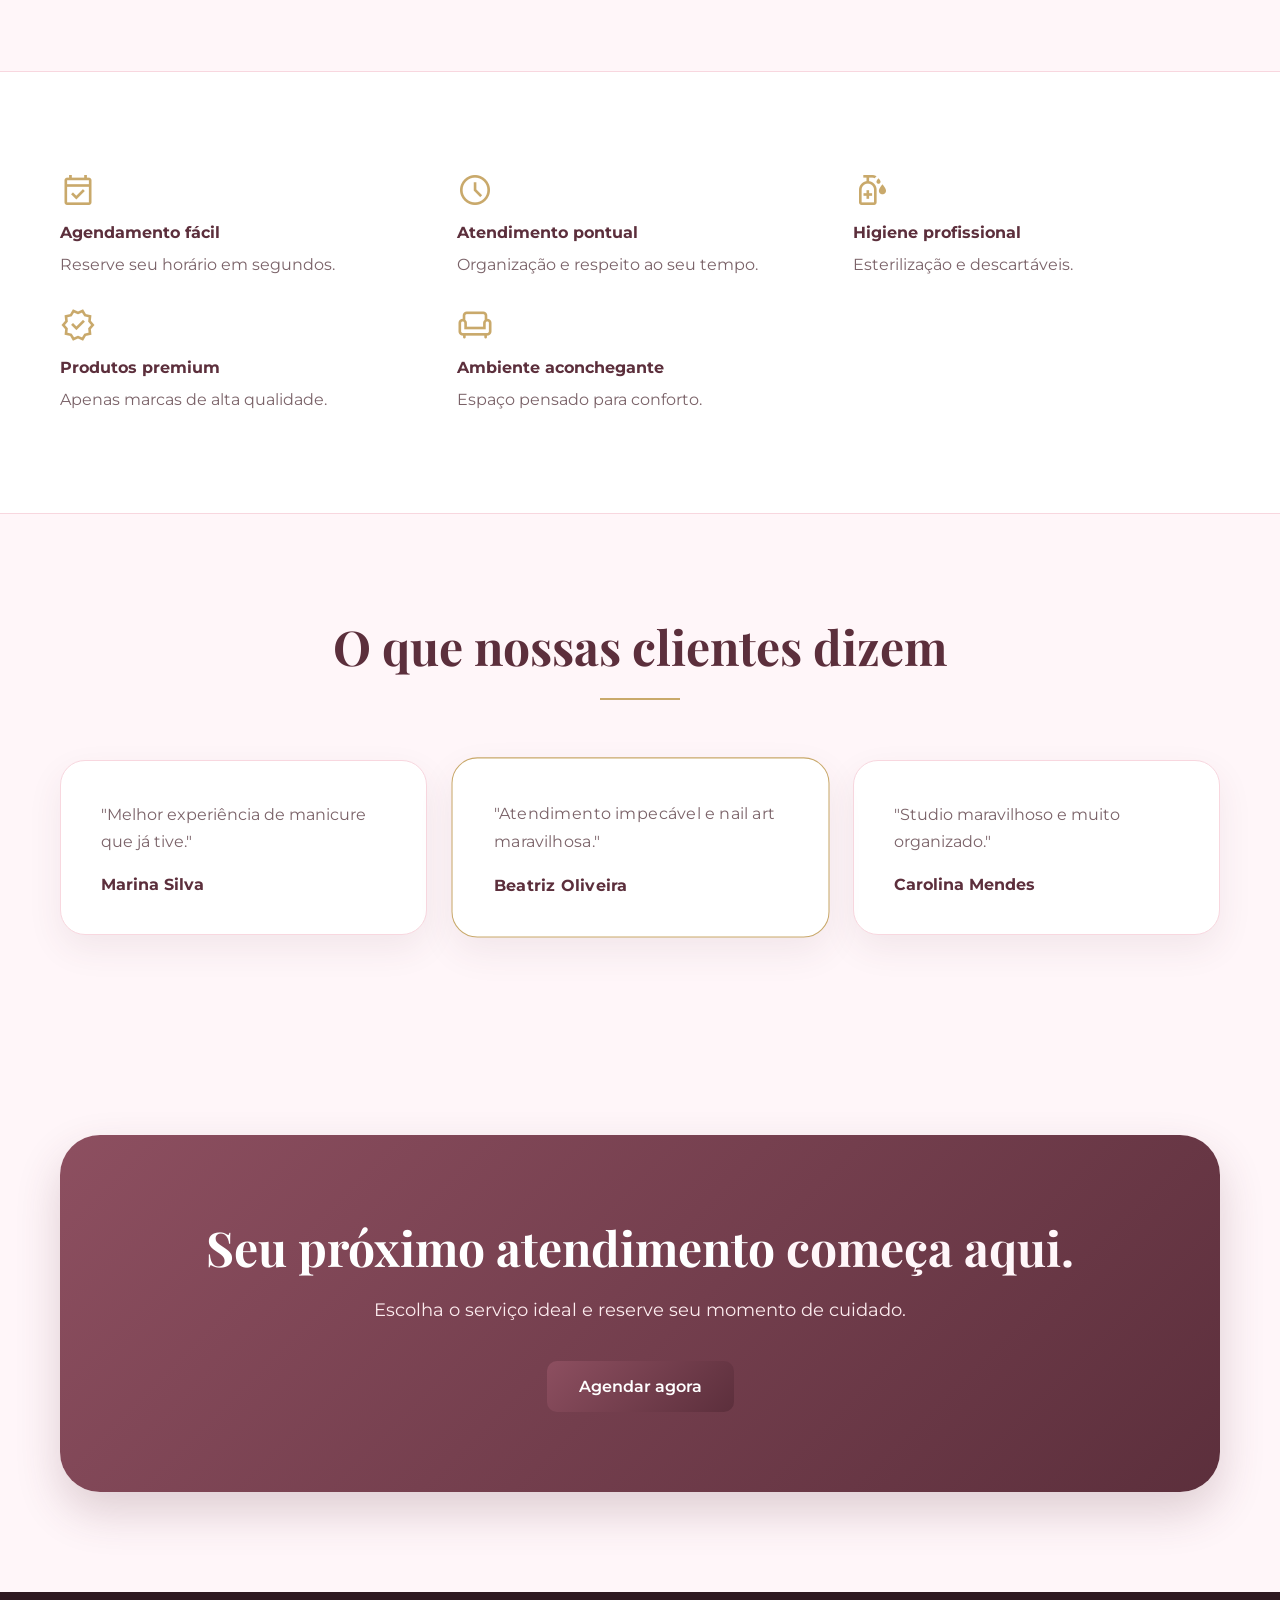
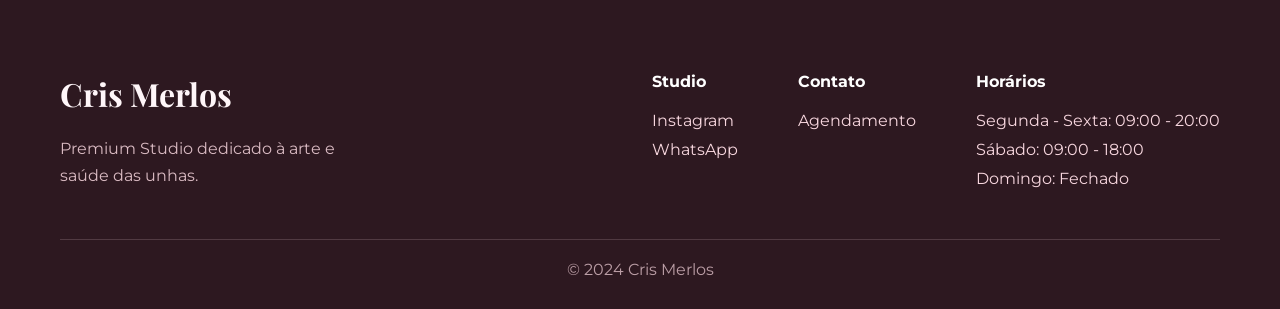
==== commit 3fa337d1: "feat: Alteracao cores e pesos das fontes nos cards-servico" ====
--- a/index.html
+++ b/index.html
@@ -54,7 +54,7 @@
                 </span>
 
                 <h1>
-                    Unhas impecáveis <span>sem complicação.</span>
+                    Unhas impecáveis sem complicação.
                 </h1>
 
                 <p>
--- a/style.css
+++ b/style.css
@@ -845,7 +845,7 @@
     .grid-servicos,
     .grid-beneficios,
     .grid-depoimentos {
-        grid-template-columns: 1fr;
+        grid-template-columns: fr;
     }
 
     .estatisticas {
@@ -979,13 +979,12 @@
         font-size: 13px;
         max-width: 280px;
         font-weight: bold;
-
     }
 
     .hero-botoes {
         flex-direction: column;
         align-items: center;
-        gap: 10px;
+        
     }
 
     .hero-botoes .botao {
@@ -995,6 +994,38 @@
         font-size: 13px;
     }
 
+    .grid-servicos{
+        grid-template-columns: repeat(2, 2fr);
+    }
+
+    .card-servico{
+        max-width: 200px;
+        max-height: 250px;
+    }
+
+    .icone-servico {
+        margin-top: 0px;
+        width: 50px;
+        height: 50px;
+    }
+
+    .icone-servico span {
+        font-size: 22px;
+    }
+
+    .preco {
+        font-weight: 400;
+        font-size: 15px;
+    }
+
+    .card-servico h3 {
+        font-size: 14px;
+    }
+
+    .card-servico p {
+        font-size: 12px;
+    }
+
     .botao {
         padding: 15px 22px;
     }
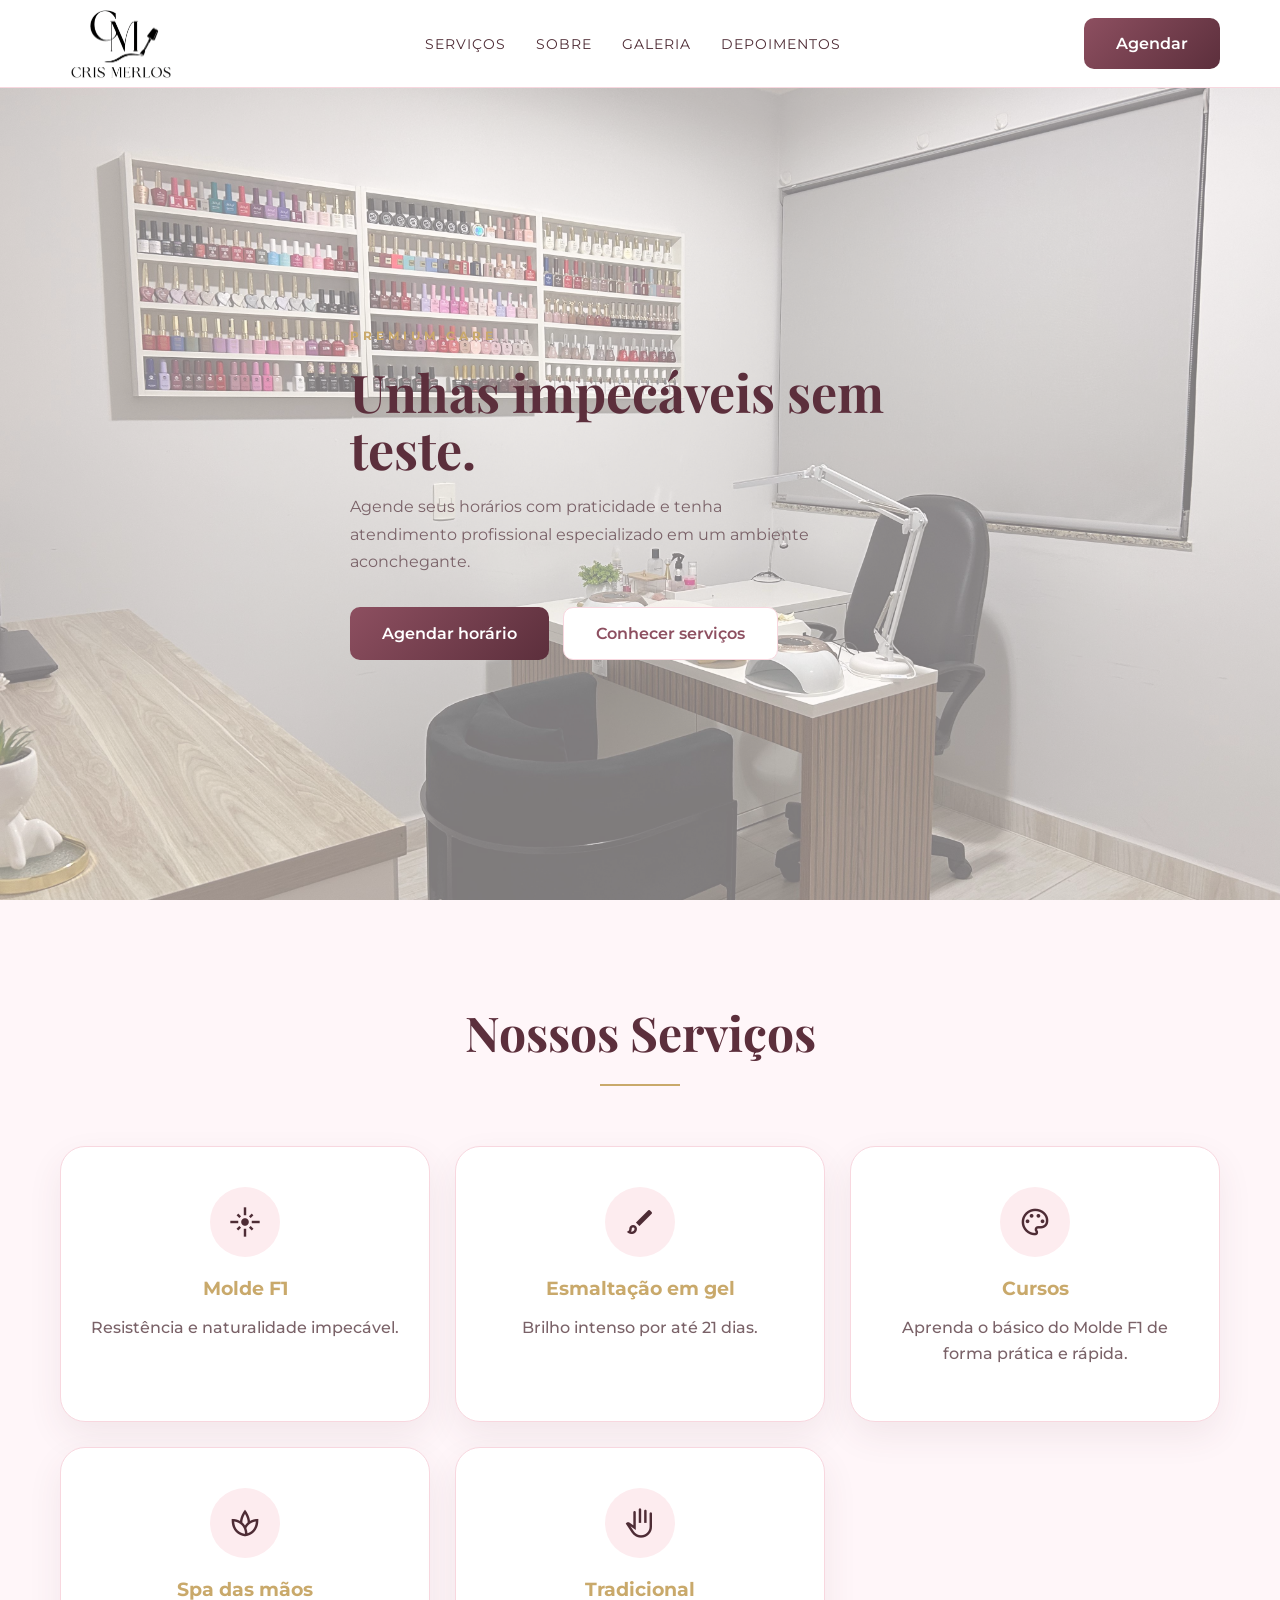
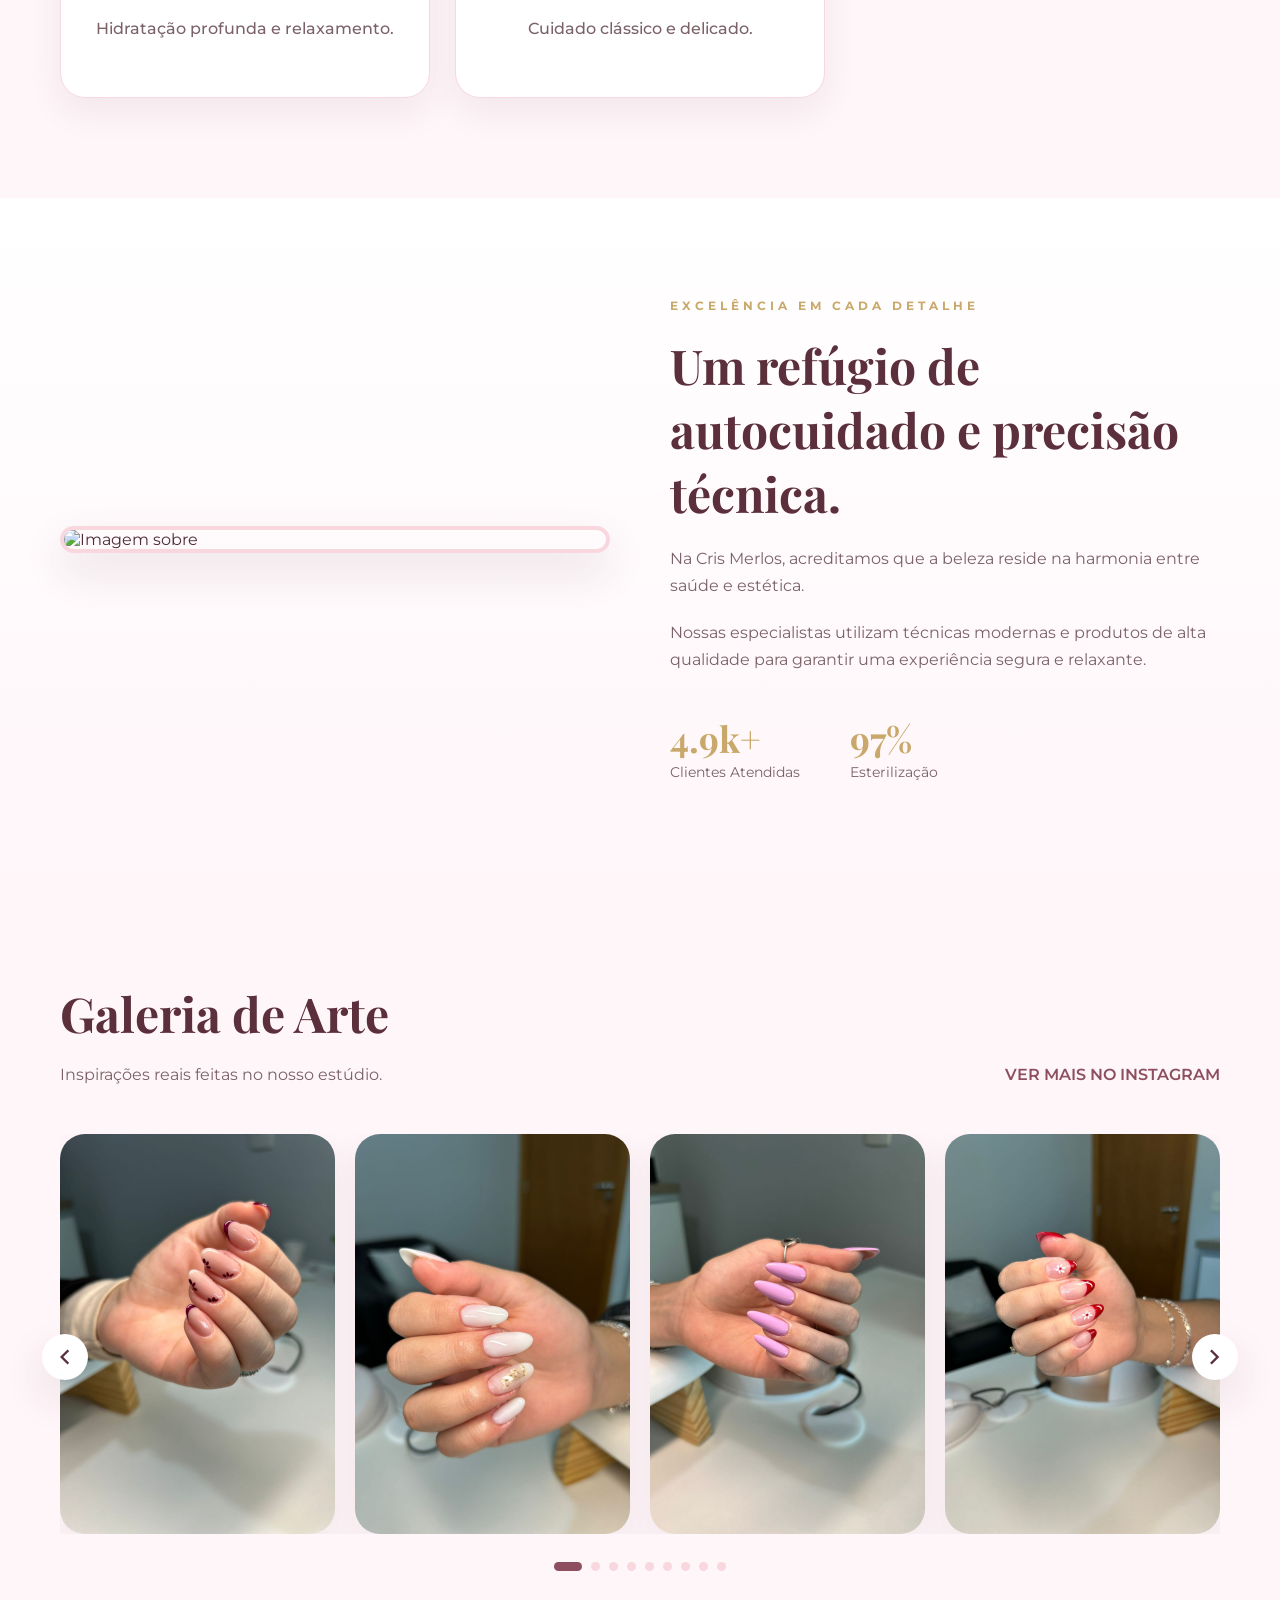
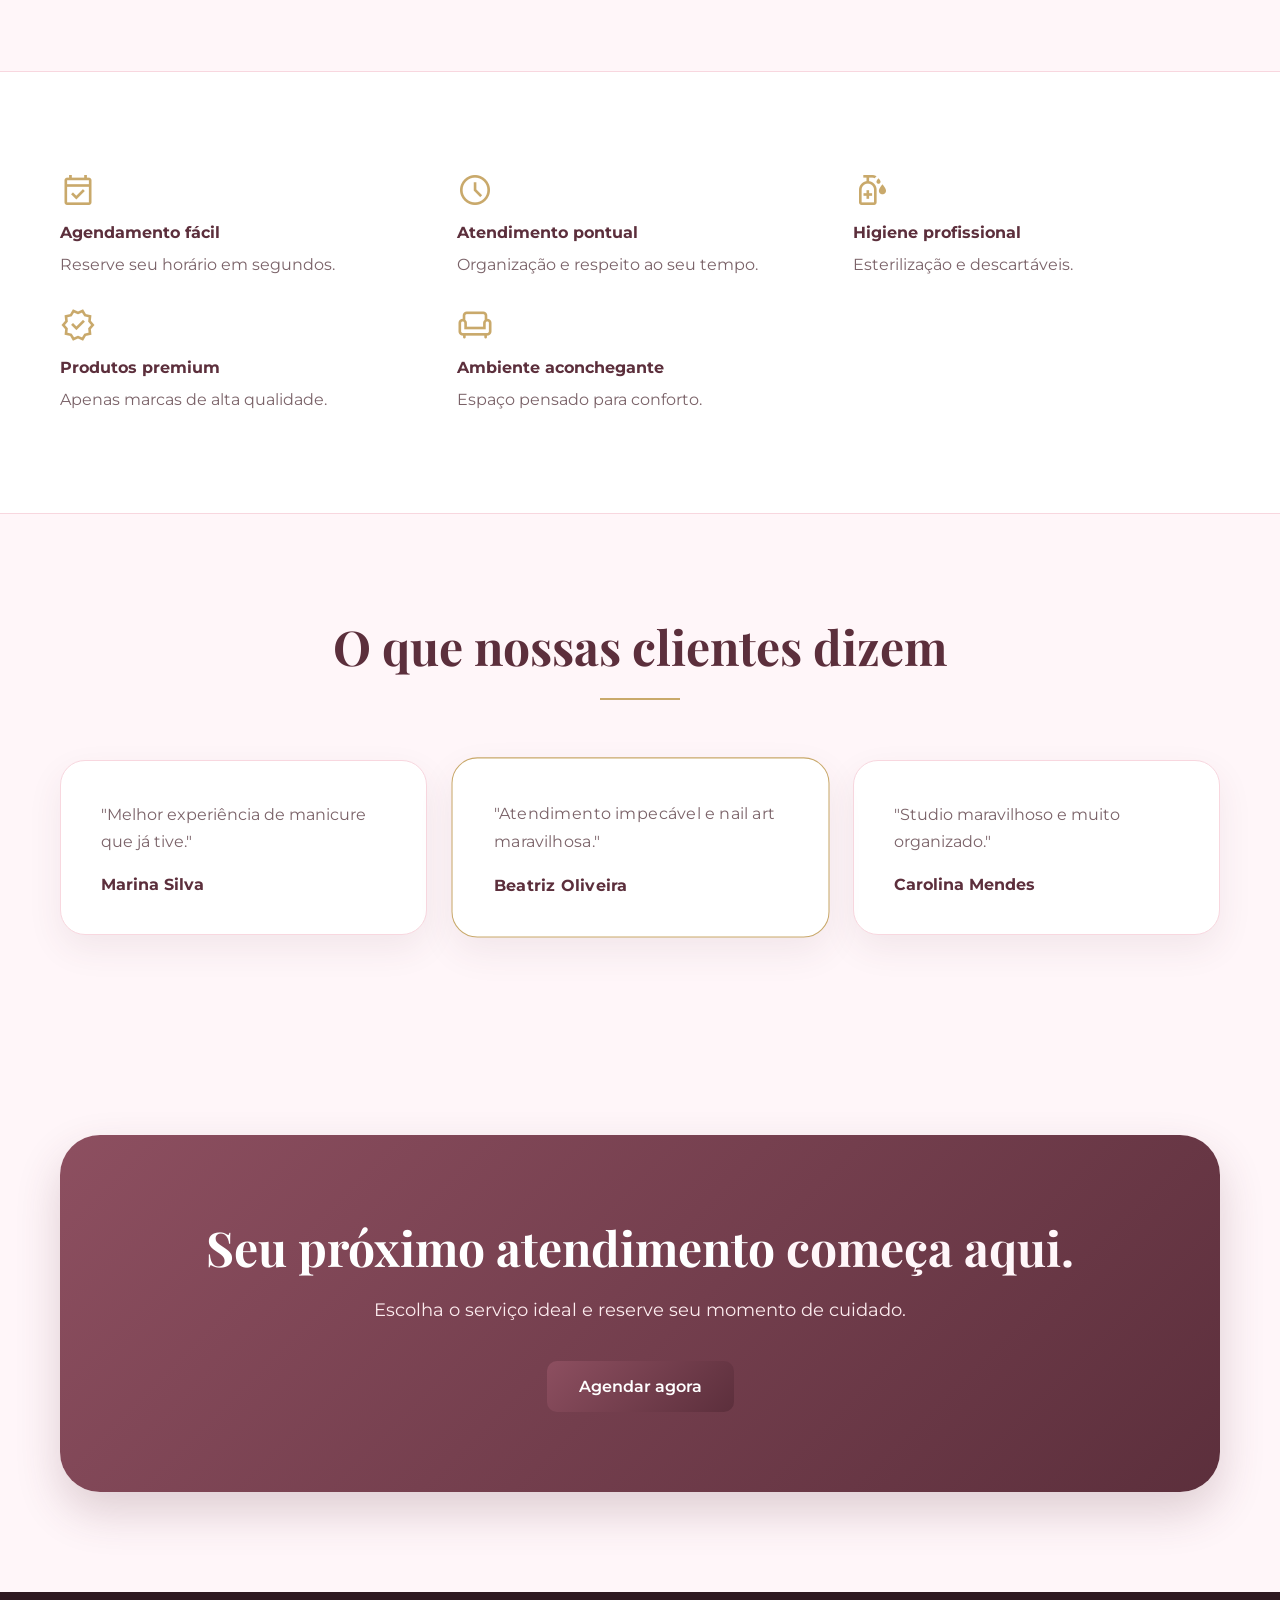
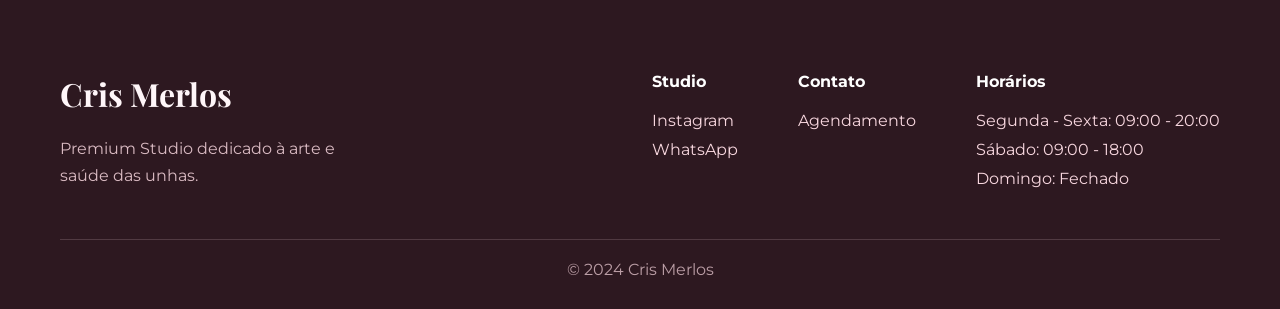
==== commit f3f0da49: "feat: Alteracao cores e pesos das fontes nos cards-servico" ====
--- a/index.html
+++ b/index.html
@@ -54,7 +54,7 @@
                 </span>
 
                 <h1>
-                    Unhas impecáveis sem complicação.
+                    Unhas impecáveis sem teste.
                 </h1>
 
                 <p>
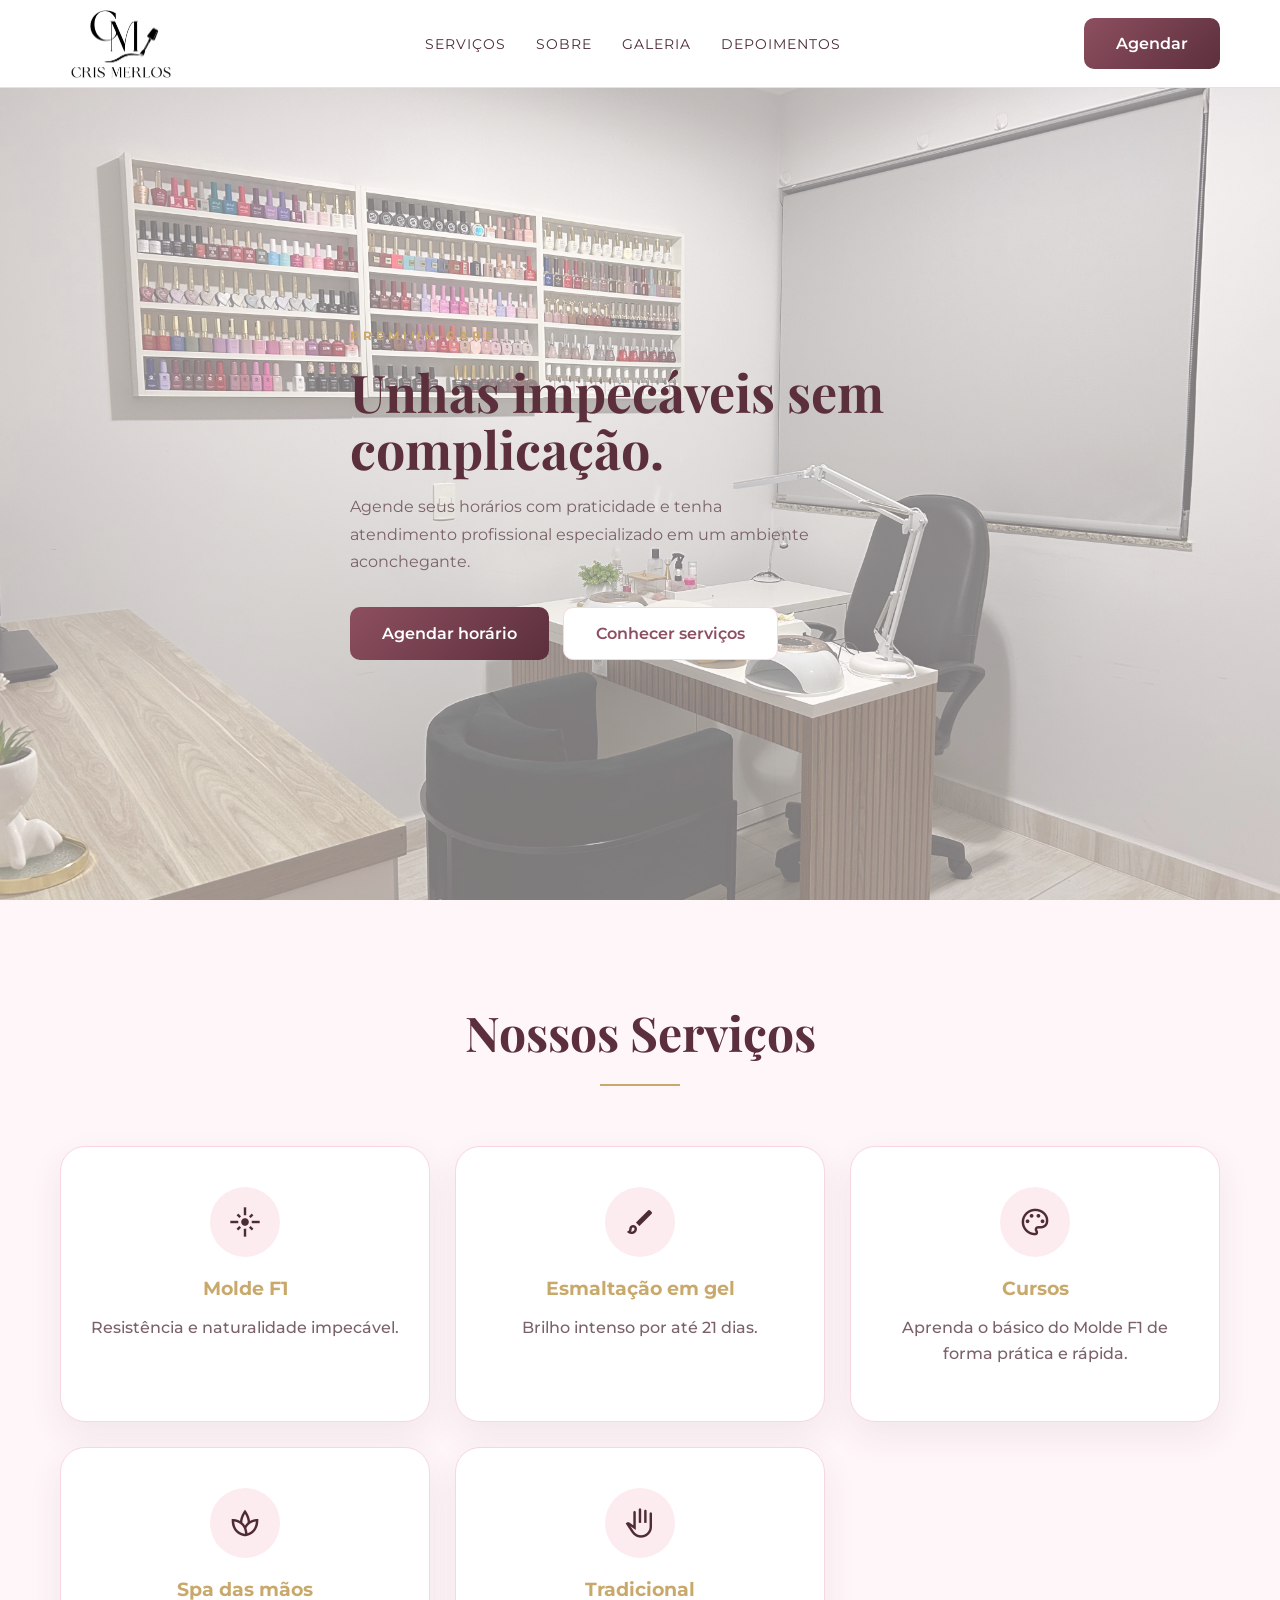
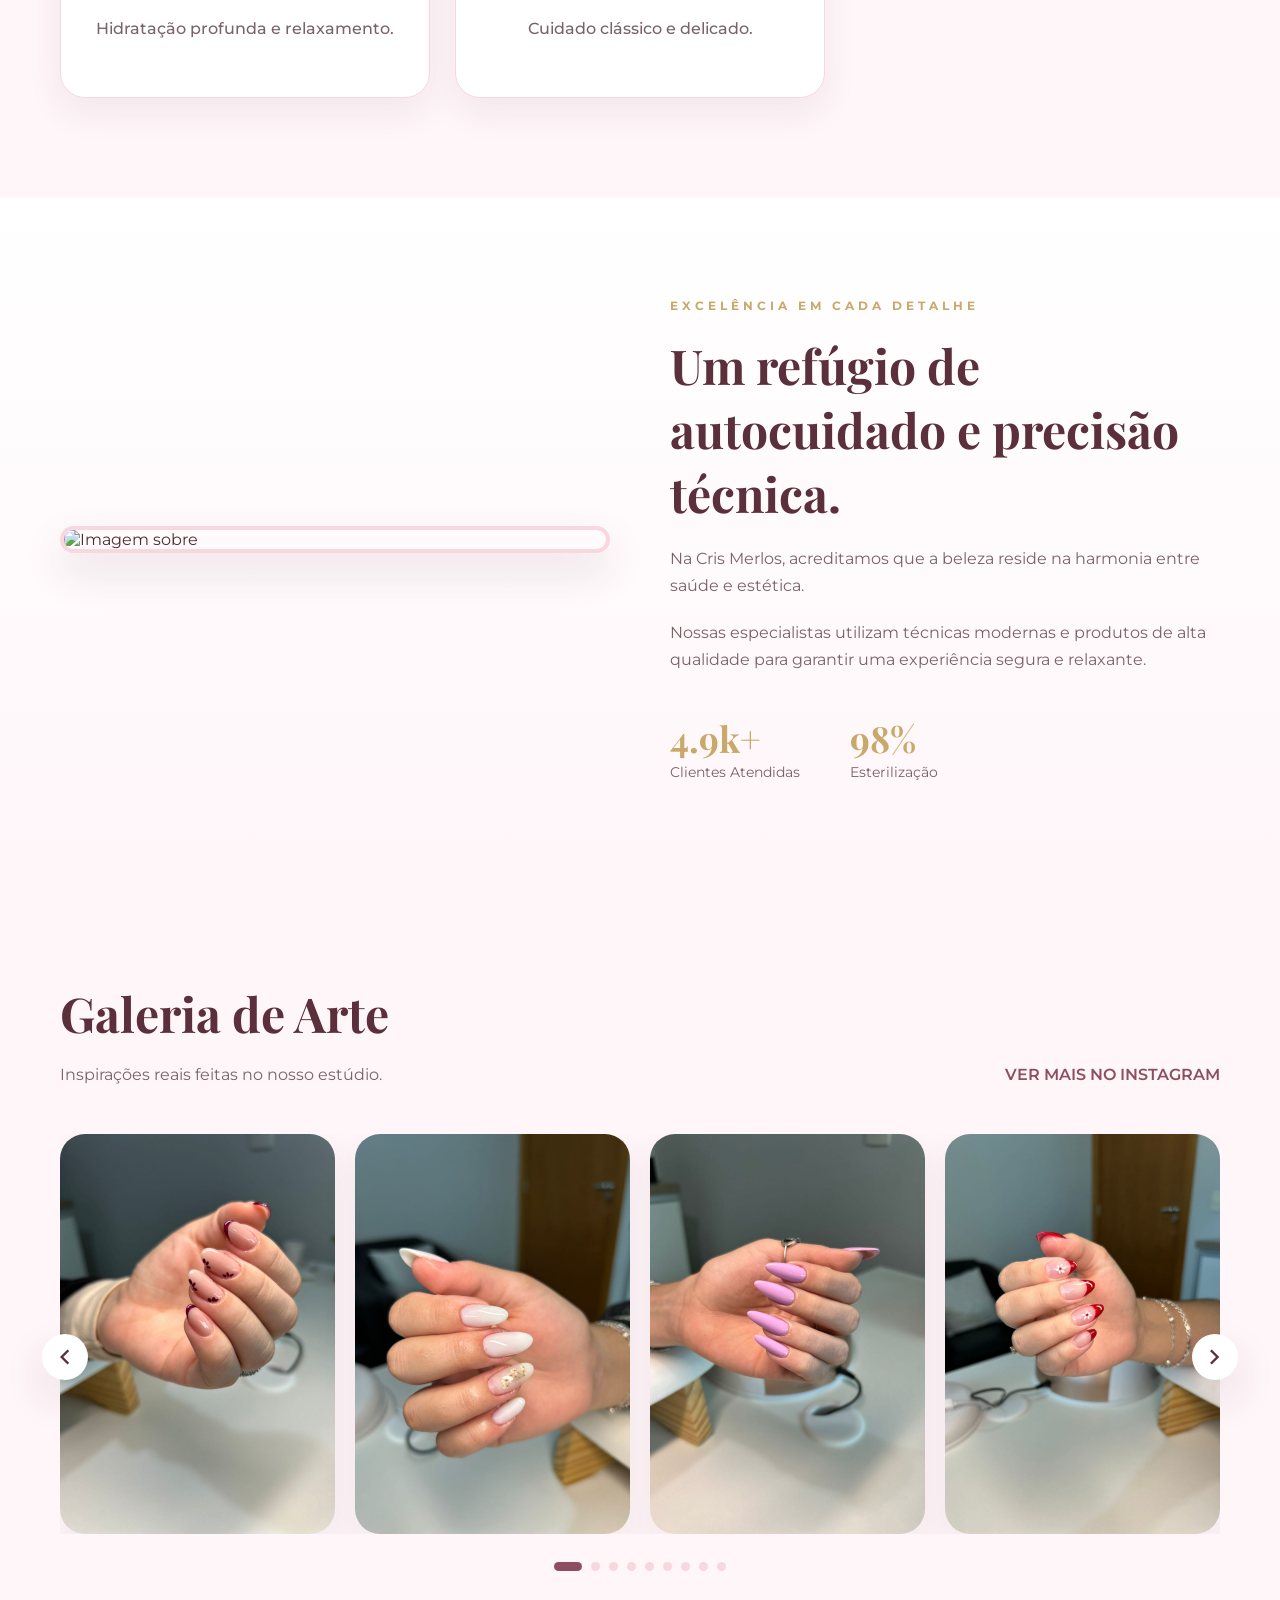
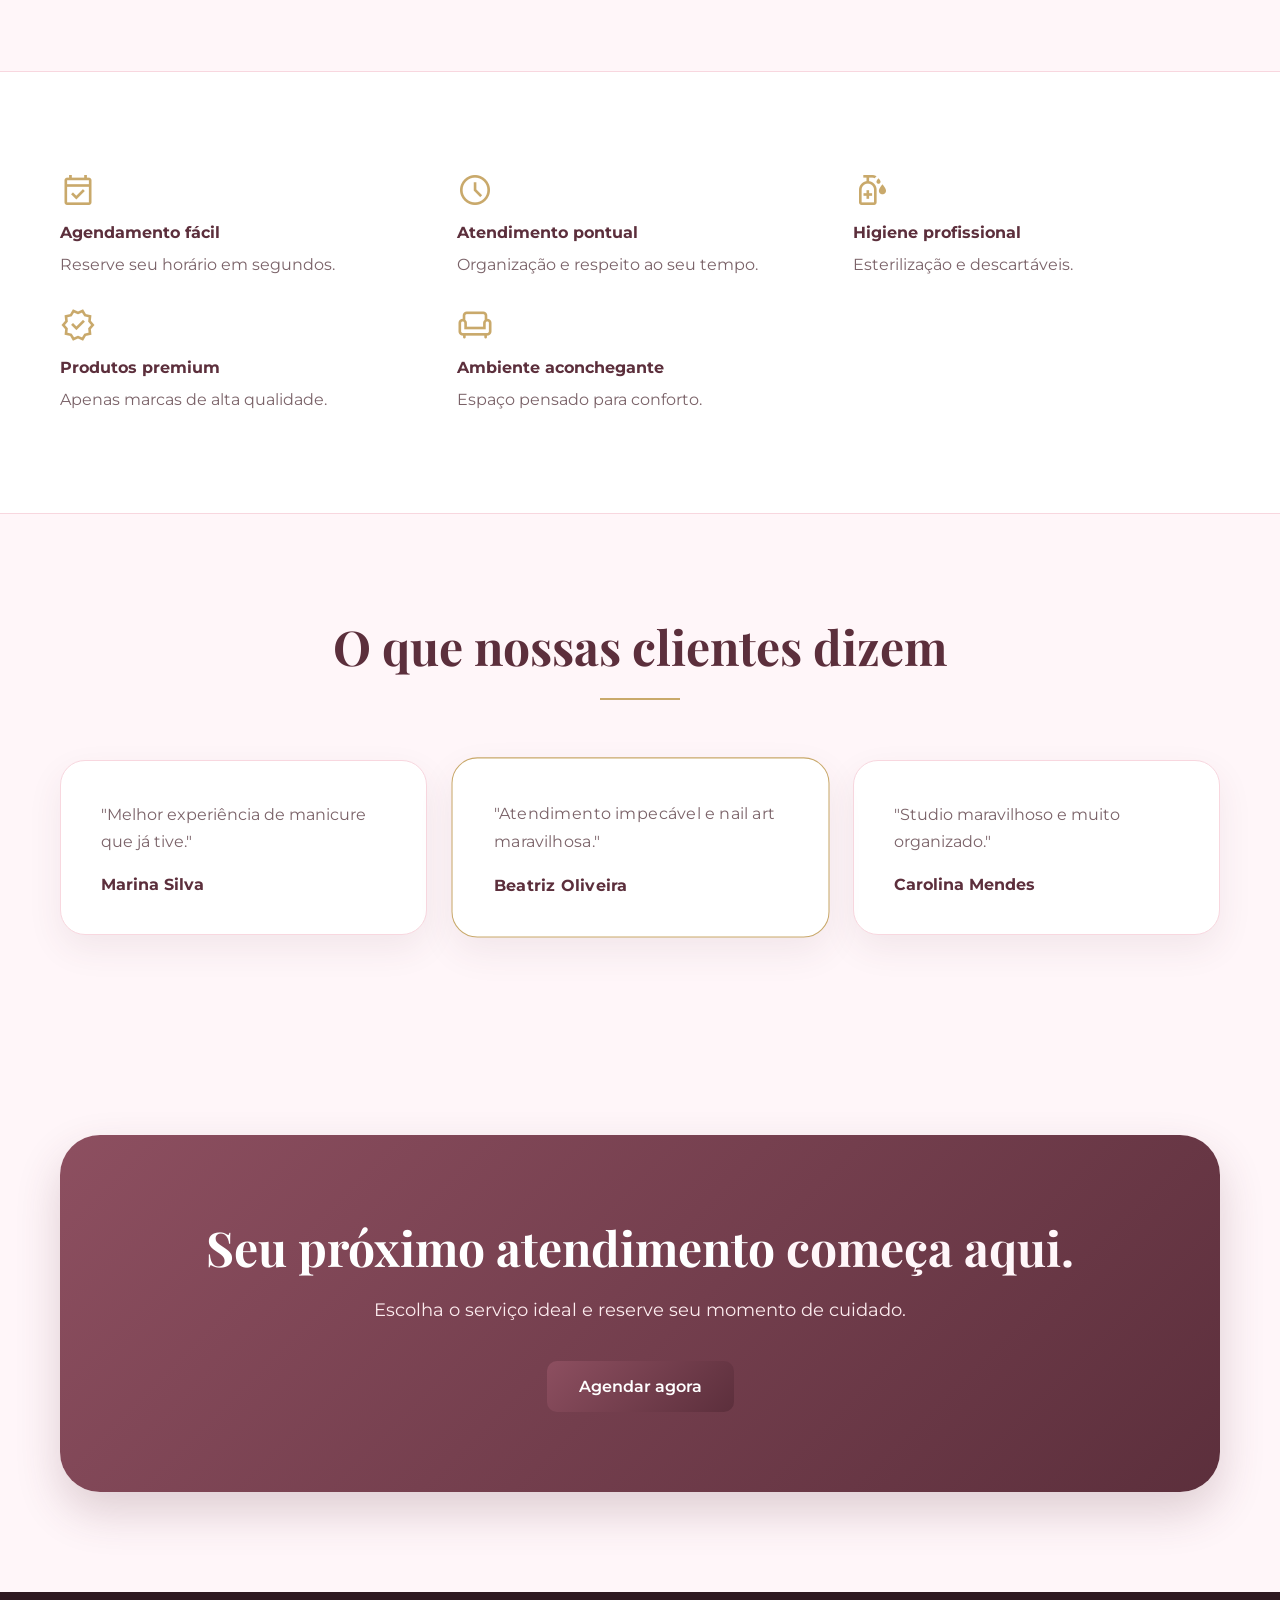
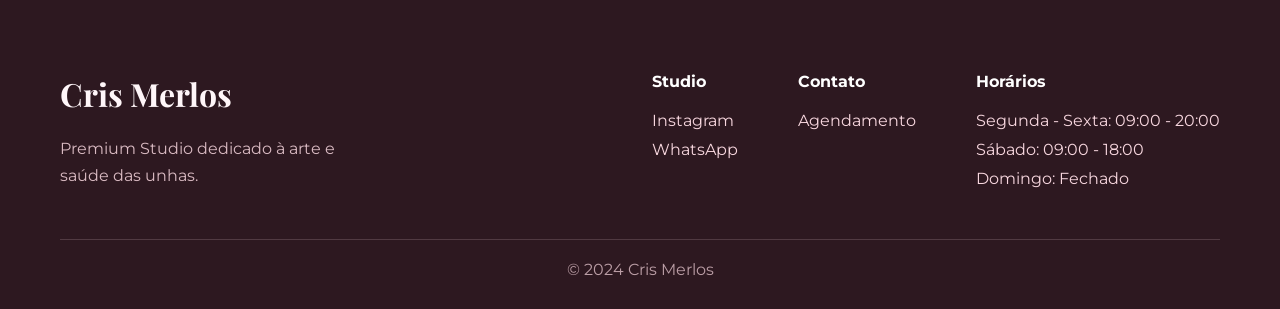
==== commit a457d34b: "feat: Alteracao cores e pesos das fontes nos cards-servico" ====
--- a/index.html
+++ b/index.html
@@ -54,7 +54,7 @@
                 </span>
 
                 <h1>
-                    Unhas impecáveis sem teste.
+                    Unhas impecáveis sem complicação.
                 </h1>
 
                 <p>
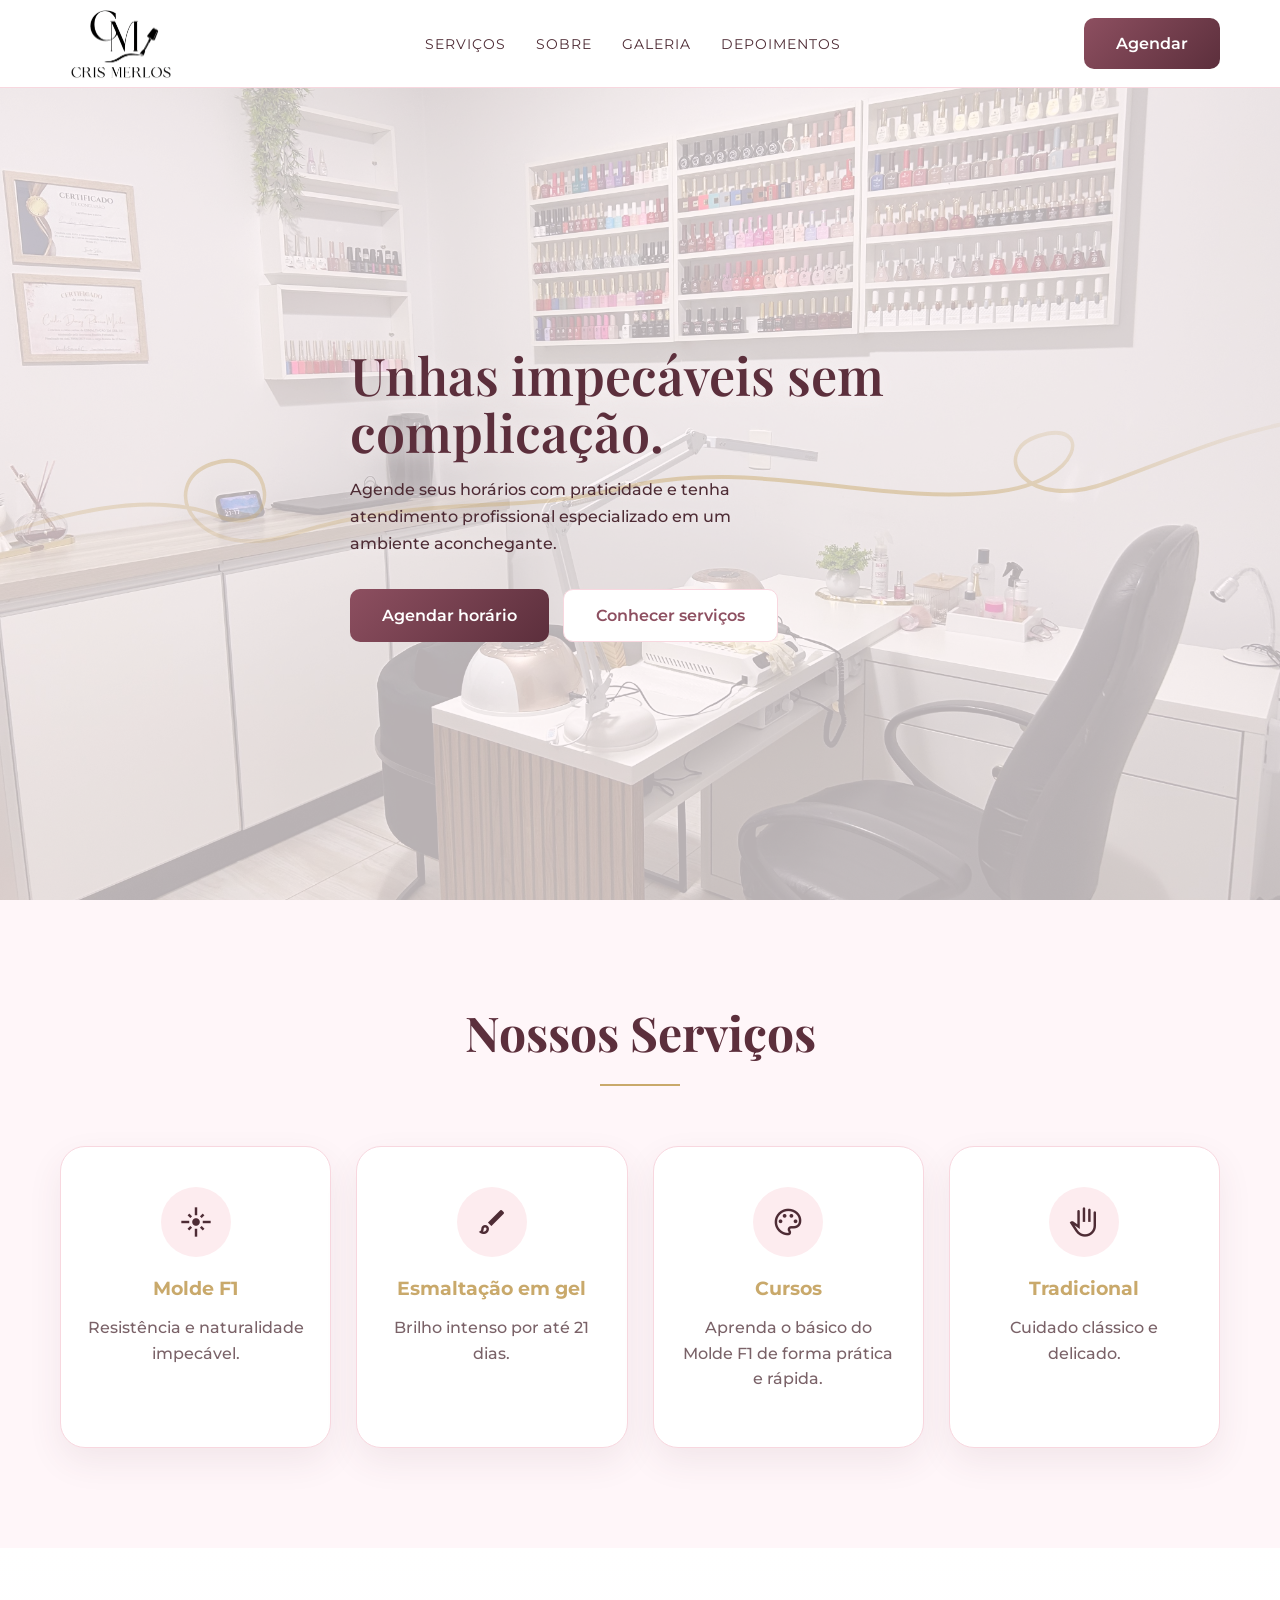
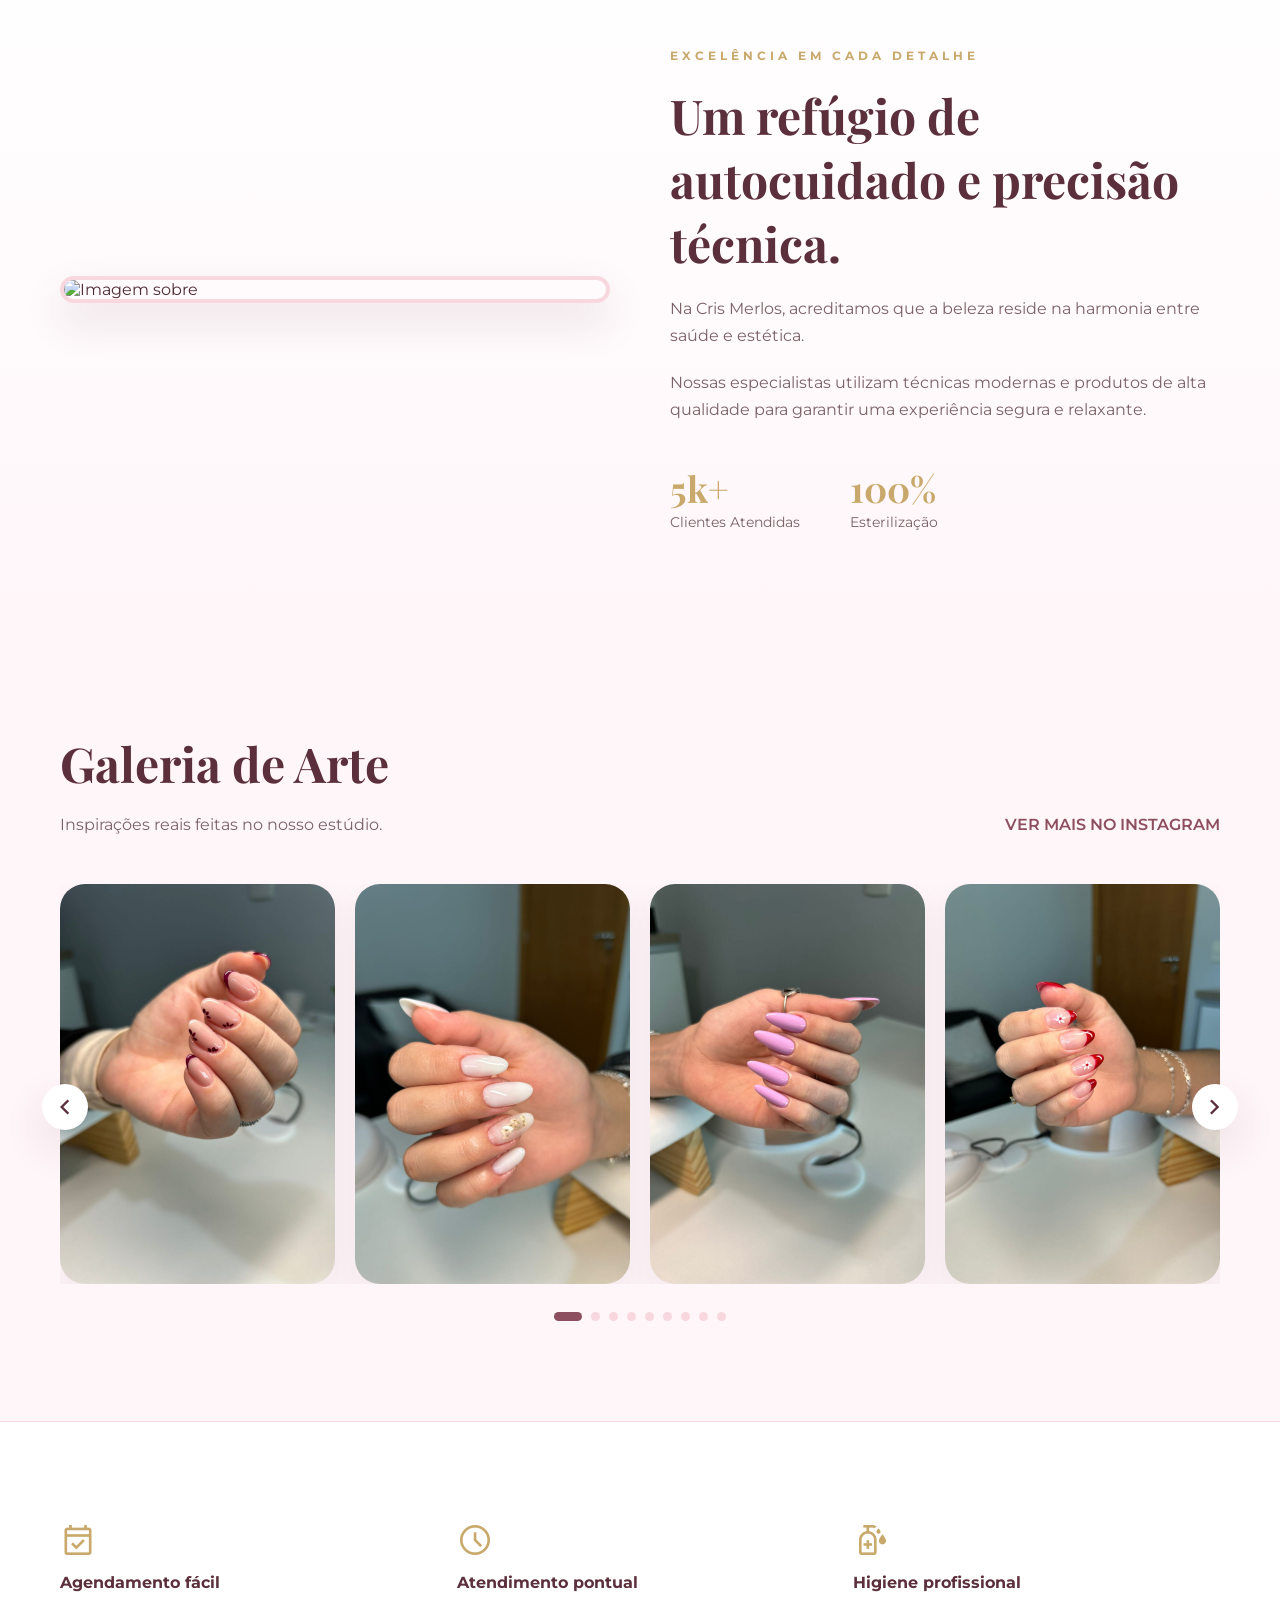
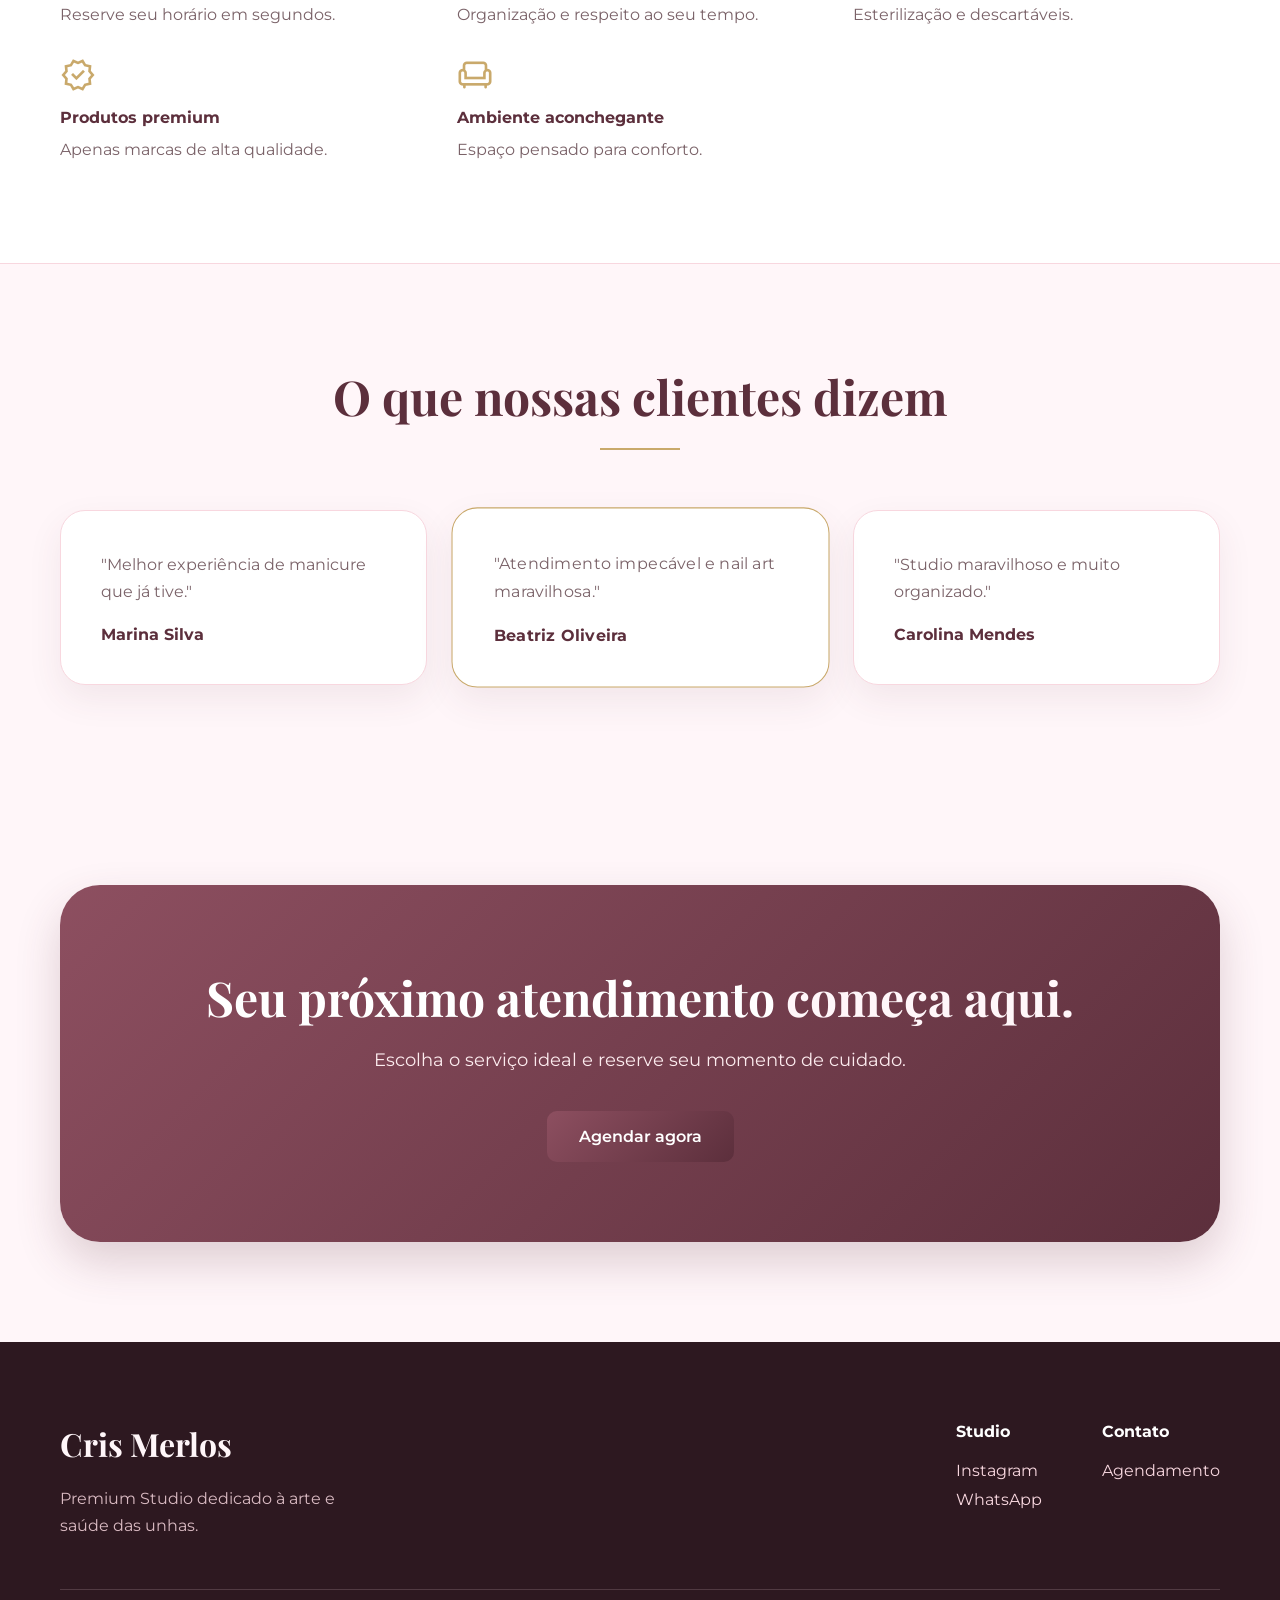
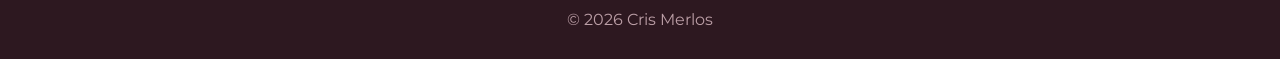
==== commit 04d2fd3e: "feat: Alteracao cores e pesos das fontes nos cards-servico" ====
--- a/index.html
+++ b/index.html
@@ -47,17 +47,25 @@
         <section class="hero">
             <img class="hero-imagem" src="imagens/hero.jpg" alt="Imagem principal">
 
+            <svg class="hero-traco" viewBox="0 0 1440 260" preserveAspectRatio="none" aria-hidden="true" focusable="false">
+                <defs>
+                    <linearGradient id="hero-traco-gradiente" x1="0%" y1="100%" x2="100%" y2="0%">
+                        <stop offset="0%" stop-color="var(--cor-terciaria)" stop-opacity="0" />
+                        <stop offset="18%" stop-color="var(--cor-terciaria)" stop-opacity="0.45" />
+                        <stop offset="55%" stop-color="var(--cor-terciaria)" stop-opacity="0.85" />
+                        <stop offset="100%" stop-color="var(--cor-terciaria)" stop-opacity="0.12" />
+                    </linearGradient>
+                </defs>
+                <path class="hero-traco-linha" pathLength="1" d="M-60 190 C 70 146, 170 126, 245 152 C 322 178, 310 78, 238 100 C 174 120, 220 202, 330 170 C 470 130, 585 150, 690 126 C 845 90, 980 142, 1120 128 C 1220 118, 1230 54, 1168 72 C 1112 88, 1152 150, 1248 118 C 1322 94, 1390 66, 1480 54" />
+            </svg>
+
             <div class="container hero-conteudo">
 
-                <span class="subtitulo">
-                    PREMIUM CARE
-                </span>
-
-                <h1>
-                    Unhas impecáveis sem complicação.
+                <h1 class="hero-titulo">
+                    Unhas impecáveis sem <span>complicação. </span>
                 </h1>
 
-                <p>
+                <p class="hero-descricao">
                     Agende seus horários com praticidade e tenha atendimento profissional especializado em um ambiente
                     aconchegante.
                 </p>
@@ -101,7 +109,7 @@
 
                         <h3>Esmaltação em gel</h3>
                         <p>Brilho intenso por até 21 dias.</p>
-                        
+
                     </div>
 
                     <div class="card-servico">
@@ -111,16 +119,7 @@
 
                         <h3>Cursos</h3>
                         <p>Aprenda o básico do Molde F1 de forma prática e rápida.</p>
-                    
-                    </div>
-
-                    <div class="card-servico">
-                        <div class="icone-servico">
-                            <span class="material-symbols-outlined">spa</span>
-                        </div>
-
-                        <h3>Spa das mãos</h3>
-                        <p>Hidratação profunda e relaxamento.</p>
+
                     </div>
 
                     <div class="card-servico">
@@ -334,7 +333,7 @@
 
             </div>
         </section>
-<!-- 
+        <!--
         <section class="secao" id="localizacao">
             <div class="container">
 
@@ -416,23 +415,16 @@
                         <!-- <a href="#localizacao">Localização</a> -->
                     </div>
 
-                    <div>
-                        <h4>Horários</h4>
-                        <span>Segunda - Sexta: 09:00 - 20:00</span>
-                        <span>Sábado: 09:00 - 18:00</span>
-                        <span>Domingo: Fechado</span>
-                    </div>
-
                 </div>
             </div>
 
             <div class="rodape-bottom">
-                <p>© 2024 Cris Merlos</p>
+                <p>© 2026 Cris Merlos</p>
             </div>
 
         </div>
     </footer>
-    
+
     <script src="script.js"></script>
 
 </body>
--- a/style.css
+++ b/style.css
@@ -45,8 +45,8 @@
 
     --gradiente-hero: linear-gradient(
         90deg,
-        rgba(255, 248, 250, 0.95),
-        rgba(255, 248, 250, 0.55)
+        rgba(255, 248, 250, 0.98),
+        rgba(255, 248, 250, 0.72)
     );
 
     --gradiente-secao-suave: linear-gradient(
@@ -181,7 +181,62 @@
     height: 100%;
     object-fit: cover;
     object-position: center;
-    opacity: 0.5;
+    opacity: 0.28;
+}
+
+.hero-traco {
+    position: absolute;
+    left: 0;
+    top: 50%;
+    z-index: 1;
+    width: 100%;
+    height: 260px;
+    transform: translateY(-50%);
+    pointer-events: none;
+    opacity: 0.58;
+}
+
+.hero-traco path {
+    fill: none;
+    stroke: url("#hero-traco-gradiente");
+    stroke-linecap: round;
+    stroke-linejoin: round;
+    stroke-dasharray: 1;
+    stroke-dashoffset: 1;
+}
+
+.hero-traco-linha {
+    stroke-width: 4;
+    animation: desenhar-traco-hero 5.4s linear 280ms forwards;
+}
+
+@keyframes desenhar-traco-hero {
+    0% {
+        stroke-dashoffset: 1;
+    }
+
+    18% {
+        stroke-dashoffset: 0.88;
+    }
+
+    45% {
+        stroke-dashoffset: 0.34;
+    }
+
+    72% {
+        stroke-dashoffset: 0.18;
+    }
+
+    100% {
+        stroke-dashoffset: 0;
+    }
+}
+
+@media (prefers-reduced-motion: reduce) {
+    .hero-traco path {
+        animation: none;
+        stroke-dashoffset: 0;
+    }
 }
 
 .hero-overlay {
@@ -206,26 +261,49 @@
     font-weight: 700;
     letter-spacing: 4px;
     text-transform: uppercase;
+    text-shadow: 0 1px 14px rgba(255, 248, 250, 0.65);
 }
 
 .hero h1 {
     font-size: 52px;
     line-height: 1.1;
-    font-family: "Playfair Display", serif;
+    font-family: "Cormorant Garamond", "Playfair Display", serif;
+    font-weight: 600;
     margin-bottom: 16px;
     color: var(--cor-principal-escura);
+    text-shadow: 0 2px 18px rgba(255, 248, 250, 0.7);
+}
+
+.hero-titulo,
+.hero-descricao {
+    opacity: 0;
+    transform: translateY(14px);
+    filter: blur(2px);
+    transition:
+        opacity 900ms ease,
+        transform 900ms cubic-bezier(0.22, 1, 0.36, 1),
+        filter 900ms ease;
+}
+
+.hero-titulo.titulo-visivel,
+.hero-descricao.descricao-visivel {
+    opacity: 1;
+    transform: translateY(0);
+    filter: blur(0);
 }
 
 .hero h1 span {
-    color: var(--cor-texto-principal);
+    color: var(--cor-principal-escura);
 }
 
 .hero p {
     font-size: 16px;
     line-height: 1.7;
     margin-bottom: 32px;
-    color: var(--cor-texto-secundario);
+    color: var(--cor-texto-principal);
     max-width: 460px;
+    font-weight: 500;
+    text-shadow: 0 1px 14px rgba(255, 248, 250, 0.65);
 }
 
 .hero-botoes {
@@ -312,7 +390,8 @@
 
 .grid-servicos {
     display: grid;
-    grid-template-columns: repeat(5, 1fr);
+    grid-template-columns: repeat(4, minmax(220px, 1fr));
+    justify-content: center;
     gap: 25px;
 }
 
@@ -663,7 +742,6 @@
 /* RESPONSIVO */
 
 @media (max-width: 1280px) {
-    .grid-servicos,
     .grid-beneficios {
         grid-template-columns: repeat(3, 1fr);
     }
@@ -724,11 +802,11 @@
 
 @media (max-width: 768px) {
     .container {
-        padding: 0 18px;
+        padding: 0 20px;
     }
 
     .secao {
-        padding: 64px 0;
+        padding: 60px 0;
     }
 
     .cabecalho {
@@ -749,7 +827,7 @@
         top: 76px;
         left: 0;
         width: 100%;
-        padding: 22px 18px 26px;
+        padding: 20px 20px 24px;
         background-color: var(--cor-fundo-header);
         border-bottom: 1px solid var(--cor-borda);
         box-shadow: var(--sombra-card);
@@ -795,7 +873,7 @@
     }
 
     .hero-conteudo {
-        padding: 48px 0 52px;
+        padding: 44px 0 48px;
         text-align: center;
         display: flex;
         flex-direction: column;
@@ -810,6 +888,12 @@
         object-position: 62% center;
     }
 
+    .hero-traco {
+        top: 47%;
+        height: 220px;
+        opacity: 0.46;
+    }
+
     .subtitulo {
         margin-bottom: 10px;
         font-size: 10px;
@@ -831,7 +915,7 @@
     .hero-botoes {
         flex-direction: row;
         justify-content: center;
-        gap: 10px;
+        gap: 12px;
         width: 100%;
     }
 
@@ -845,12 +929,13 @@
     .grid-servicos,
     .grid-beneficios,
     .grid-depoimentos {
-        grid-template-columns: fr;
+        grid-template-columns: 1fr;
+        gap: 22px;
     }
 
     .estatisticas {
         flex-direction: column;
-        gap: 20px;
+        gap: 18px;
     }
 
     .rodape-info {
@@ -858,7 +943,7 @@
     }
 
     .titulo-secao {
-        margin-bottom: 40px;
+        margin-bottom: 36px;
     }
 
     .titulo-secao h2,
@@ -870,7 +955,7 @@
     }
 
     .grid-sobre {
-        gap: 36px;
+        gap: 32px;
     }
 
     .sobre-imagem img,
@@ -882,12 +967,12 @@
 
     .card-servico,
     .card-depoimento {
-        padding: 30px 22px;
+        padding: 28px 20px;
     }
 
     .topo-galeria {
-        gap: 20px;
-        margin-bottom: 32px;
+        gap: 18px;
+        margin-bottom: 30px;
     }
 
     .botao-link {
@@ -900,11 +985,11 @@
     }
 
     .carrossel-slide img {
-        height: 300px;
+        height: 420px;
     }
 
     .carrossel-botao {
-        top: 150px;
+        top: 210px;
         width: 42px;
         height: 42px;
     }
@@ -918,11 +1003,19 @@
     }
 
     .grid-beneficios {
-        gap: 24px;
+        gap: 16px;
     }
 
     .beneficio {
-        padding-bottom: 8px;
+        background-color: rgba(255, 248, 250, 0.78);
+        border: 1px solid rgba(248, 215, 223, 0.75);
+        border-radius: 16px;
+        padding: 22px 18px;
+        box-shadow: 0 8px 22px rgba(92, 47, 60, 0.06);
+    }
+
+    .beneficio span {
+        margin-bottom: 10px;
     }
 
     .destaque {
@@ -930,7 +1023,7 @@
     }
 
     .cta {
-        padding: 50px 30px;
+        padding: 46px 26px;
         border-radius: 24px;
     }
 
@@ -939,39 +1032,39 @@
     }
 
     .rodape {
-        padding: 56px 0 28px;
+        padding: 52px 0 28px;
     }
 
     .rodape-topo {
-        gap: 36px;
-        margin-bottom: 36px;
+        gap: 32px;
+        margin-bottom: 32px;
     }
 
     .rodape-links {
         flex-direction: column;
-        gap: 28px;
+        gap: 24px;
     }
 }
 
 @media (max-width: 480px) {
     .container {
-        padding: 0 16px;
+        padding: 0 18px;
     }
 
     .secao {
-        padding: 56px 0;
+        padding: 52px 0;
     }
 
     .hero-conteudo {
-        padding: 36px 0 44px;
+        padding: 32px 0 40px;
     }
 
     .hero h1 {
         font-size: 50px;
         line-height: 1.1;
         padding-top: 0px;
-        padding-left: 25px;
-        padding-right: 25px;
+        padding-left: 12px;
+        padding-right: 12px;
         padding-bottom: 15px;
     }
 
@@ -981,10 +1074,16 @@
         font-weight: bold;
     }
 
+    .hero-traco {
+        top: 46%;
+        height: 190px;
+        opacity: 0.4;
+    }
+
     .hero-botoes {
         flex-direction: column;
         align-items: center;
-        
+        gap: 12px;
     }
 
     .hero-botoes .botao {
@@ -994,17 +1093,20 @@
         font-size: 13px;
     }
 
-    .grid-servicos{
-        grid-template-columns: repeat(2, 2fr);
-    }
-
-    .card-servico{
-        max-width: 200px;
-        max-height: 250px;
+    .grid-servicos {
+        grid-template-columns: repeat(2, minmax(0, 1fr));
+        gap: 14px;
+    }
+
+    .card-servico {
+        max-width: none;
+        max-height: none;
+        padding: 24px 14px;
     }
 
     .icone-servico {
-        margin-top: 0px;
+        margin-top: 0;
+        margin-bottom: 14px;
         width: 50px;
         height: 50px;
     }
@@ -1024,6 +1126,11 @@
 
     .card-servico p {
         font-size: 12px;
+        margin-bottom: 0;
+    }
+
+    .beneficio {
+        padding: 20px 16px;
     }
 
     .botao {
@@ -1038,41 +1145,89 @@
     }
 
     .carrossel-slide img {
-        height: 260px;
+        height: 390px;
     }
 
     .carrossel-botao {
-        top: 130px;
+        top: 195px;
     }
 
     .cta {
-        padding: 40px 22px;
+        padding: 36px 20px;
     }
 
     .cta p {
         font-size: 16px;
     }
+
+    .grid-sobre {
+        gap: 28px;
+    }
+
+    .estatisticas {
+        gap: 16px;
+    }
+
+    .topo-galeria {
+        margin-bottom: 28px;
+    }
+
+    .rodape-topo {
+        gap: 28px;
+        margin-bottom: 28px;
+    }
 }
 
 @media (max-width: 360px) {
+    .container {
+        padding: 0 16px;
+    }
+
+    .secao {
+        padding: 48px 0;
+    }
+
     .logo {
         width: 90px;
         height: 56px;
     }
 
+    .hero-conteudo {
+        padding: 28px 0 36px;
+    }
+
     .hero h1 {
         font-size: 24px;
+        padding-left: 6px;
+        padding-right: 6px;
     }
 
     .hero p {
         font-size: 13px;
         max-width: 240px;
+    }
+
+    .hero-traco {
+        height: 170px;
     }
 
     .hero-botoes .botao {
         max-width: 220px;
         font-size: 12px;
         padding: 12px 16px;
+    }
+
+    .grid-servicos {
+        grid-template-columns: 1fr;
+        gap: 16px;
+    }
+
+    .card-servico {
+        padding: 24px 18px;
+    }
+
+    .beneficio {
+        padding: 18px 15px;
     }
 
     .titulo-secao h2,
@@ -1085,4 +1240,12 @@
     .estatistica strong {
         font-size: 28px;
     }
-}+
+    .cta {
+        padding: 32px 18px;
+    }
+
+    .rodape-links {
+        gap: 20px;
+    }
+}
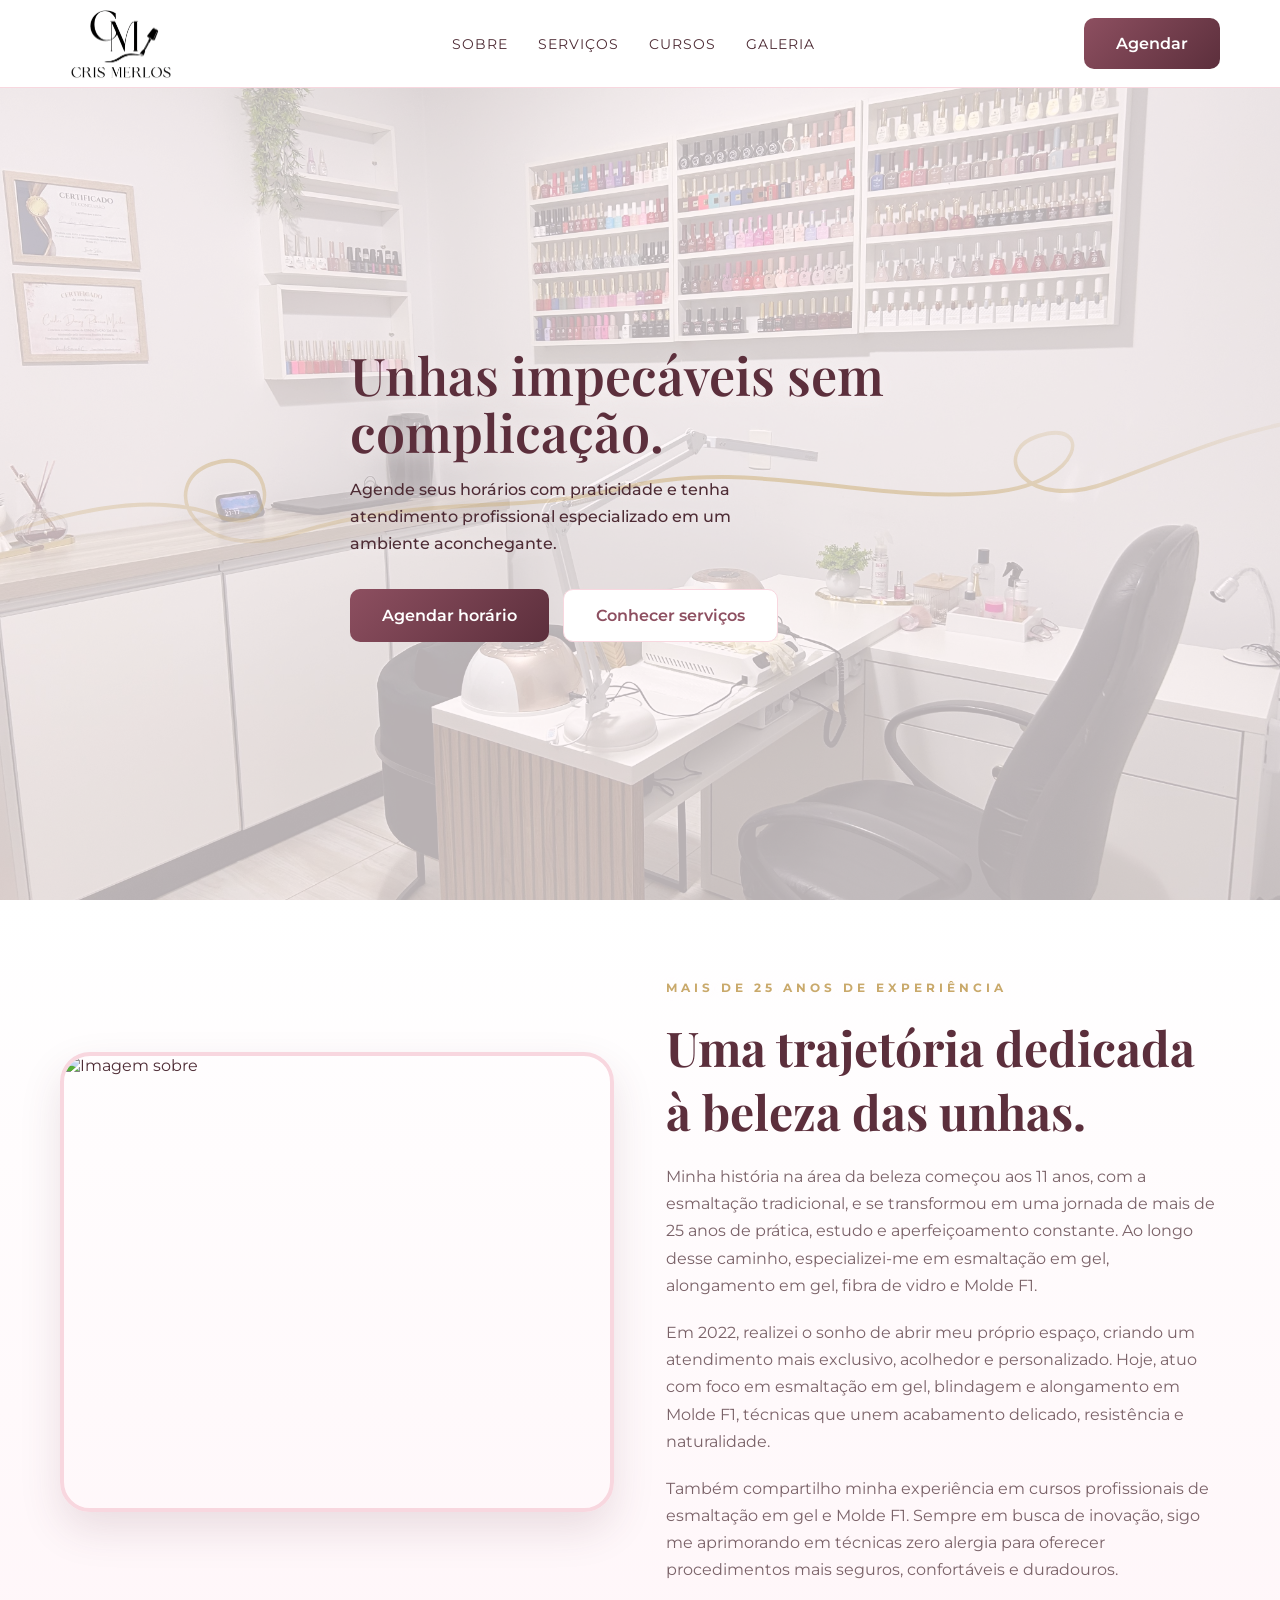
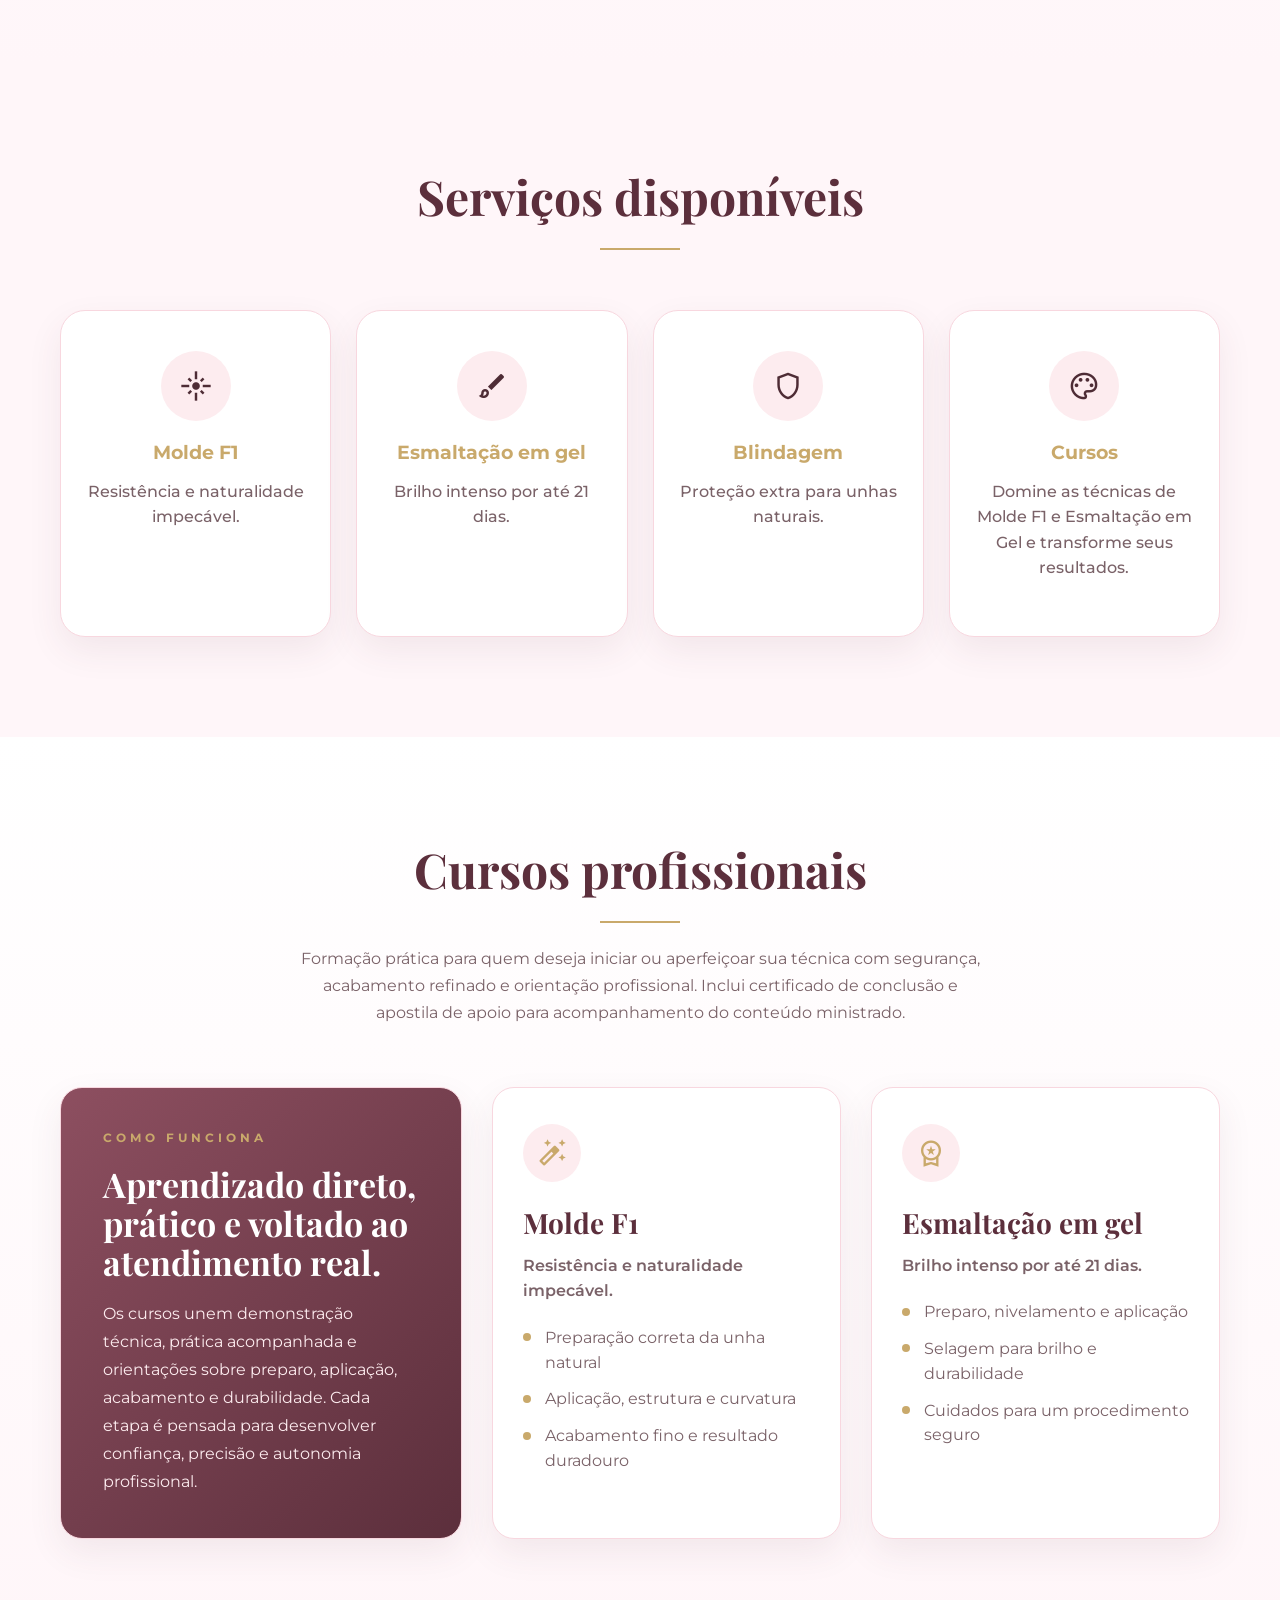
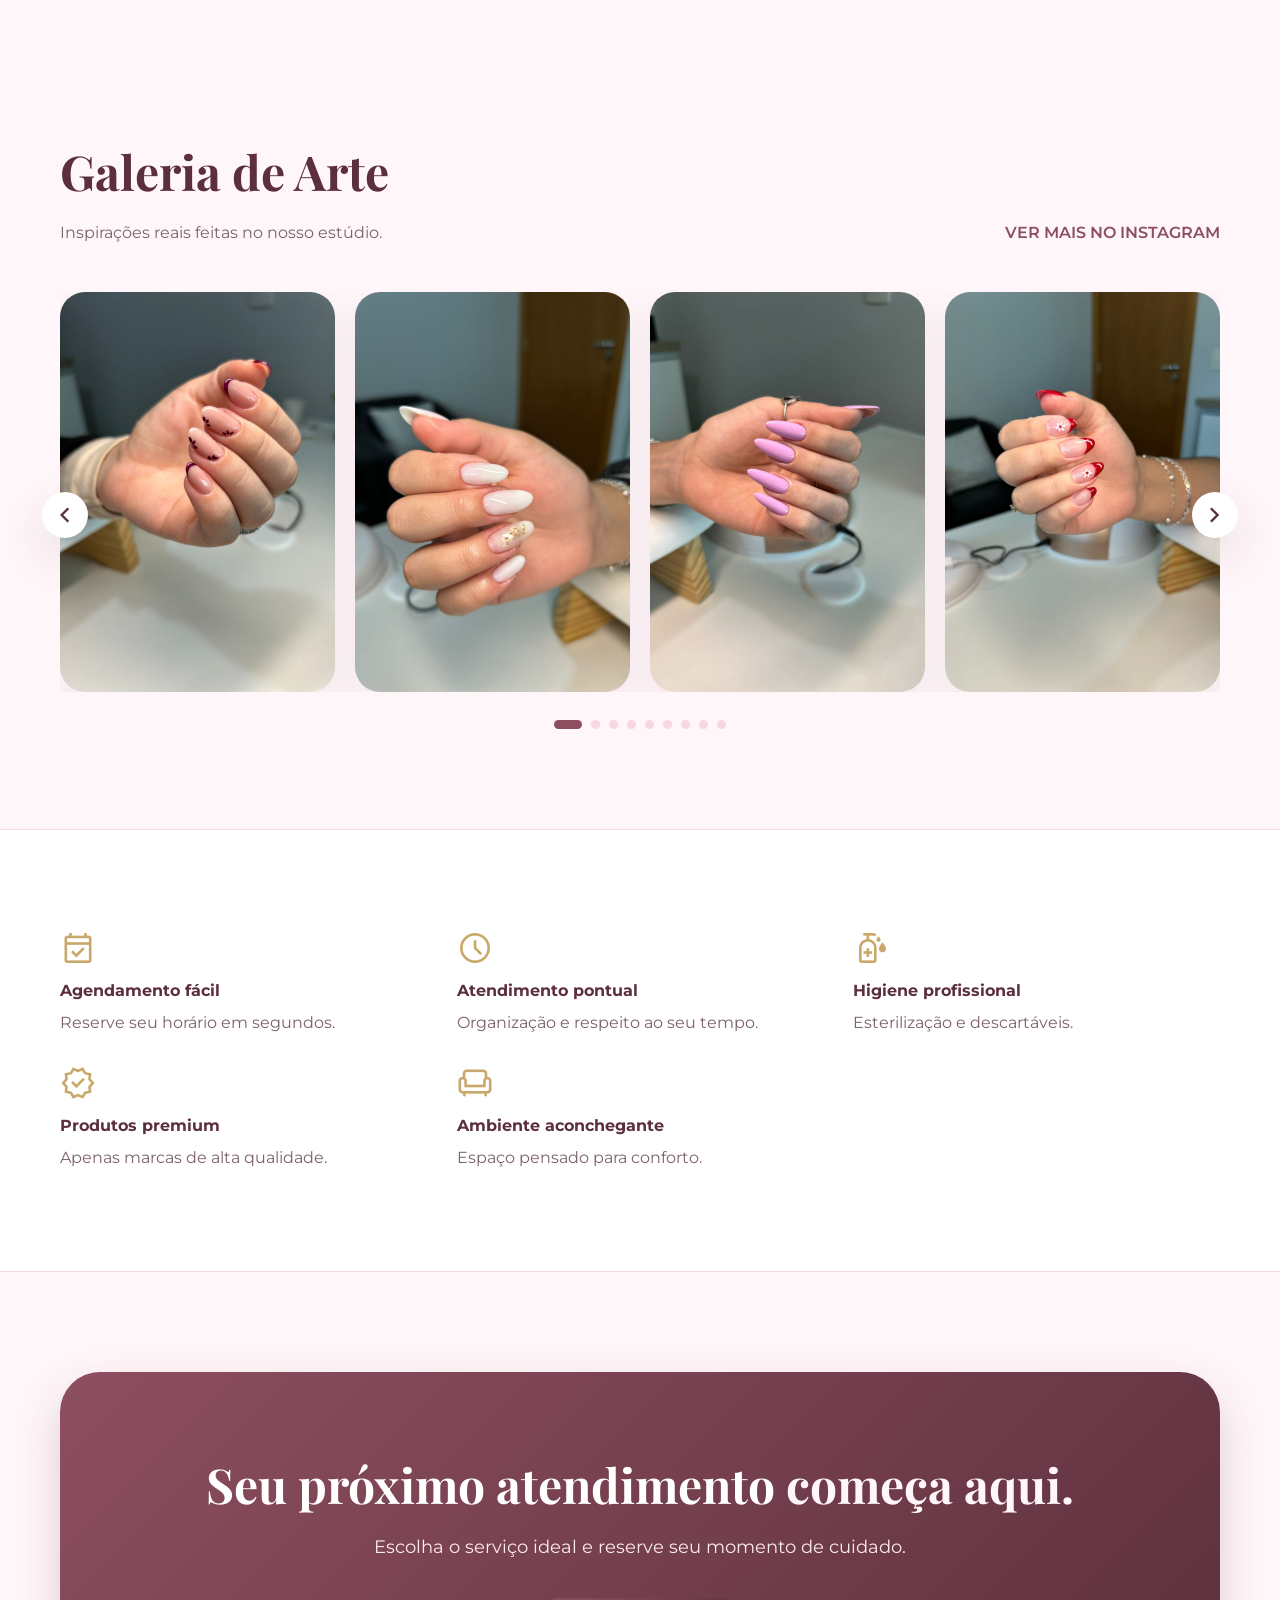
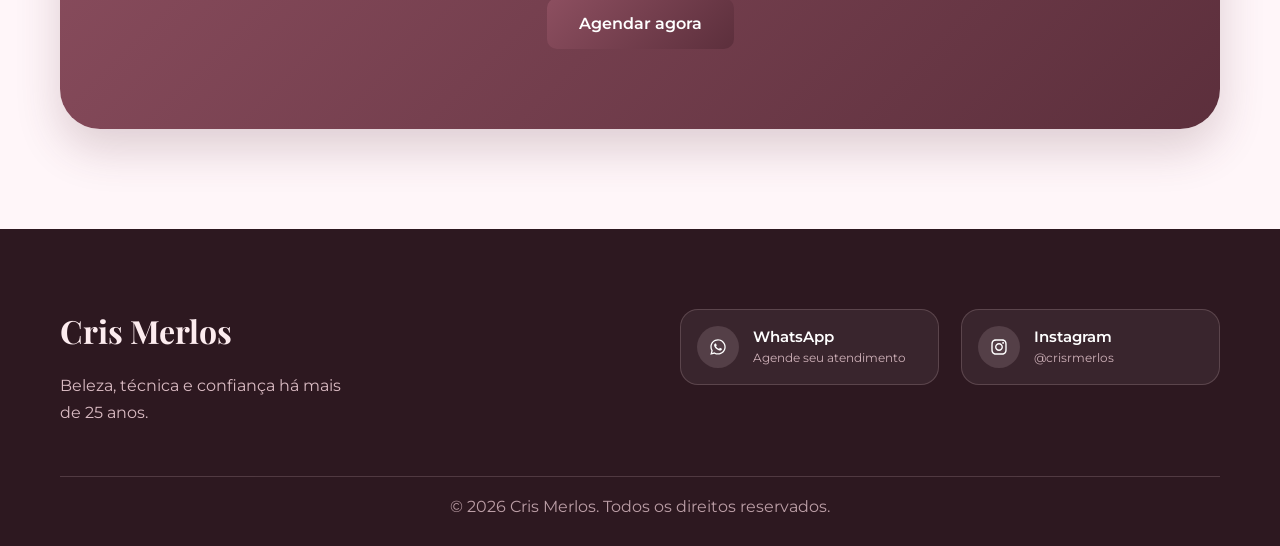
==== commit 705afe1d: "feat: reorganização das sections do site, criação da seção Curso, atualização das informações da pro" ====
--- a/index.html
+++ b/index.html
@@ -5,6 +5,8 @@
     <meta charset="UTF-8">
     <meta name="viewport" content="width=device-width, initial-scale=1.0">
     <title>Cris Merlos - Nail Designer</title>
+    <link rel="icon" type="image/png" sizes="512x512" href="imagens/favicon-512.png">
+    <link rel="apple-touch-icon" sizes="180x180" href="imagens/apple-touch-icon.png">
 
     <link rel="stylesheet" href="style.css">
 
@@ -25,17 +27,17 @@
             </div>
 
             <nav class="menu">
+                <a href="#sobre">Sobre</a>
                 <a href="#servicos">Serviços</a>
-                <a href="#sobre">Sobre</a>
+                <a href="#cursos">Cursos</a>
                 <a href="#galeria">Galeria</a>
-                <a href="#depoimentos">Depoimentos</a>
             </nav>
 
             <button class="menu-toggle" type="button" aria-label="Abrir menu" aria-expanded="false">
                 <span class="material-symbols-outlined">menu</span>
             </button>
 
-            <a href="https://wa.me/5544988468608" target="_blank" class="botao botao-primario">
+            <a href="https://wa.me/5544988468608?text=Olá%2C%20gostaria%20de%20agendar%20um%20horário%20para%20fazer%20as%20unhas.%20Poderia%20me%20informar%20os%20horários%20disponíveis%3F" target="_blank" class="botao botao-primario">
                 Agendar
             </a>
 
@@ -71,7 +73,7 @@
                 </p>
 
                 <div class="hero-botoes">
-                    <a href="https://wa.me/5544988468608" target="_blank" class="botao botao-primario">
+                    <a href="https://wa.me/5544988468608?text=Olá%2C%20gostaria%20de%20agendar%20um%20horário%20para%20fazer%20as%20unhas.%20Poderia%20me%20informar%20os%20horários%20disponíveis%3F" target="_blank" class="botao botao-primario">
                         Agendar horário
                     </a>
 
@@ -83,11 +85,50 @@
             </div>
         </section>
 
+        <section class="secao secao-sobre" id="sobre">
+            <div class="container grid-sobre">
+
+                <div class="sobre-imagem">
+                    <img src="imagens/sobre.jpg" alt="Imagem sobre">
+                </div>
+
+                <div class="sobre-texto">
+                    <span class="subtitulo">
+                        MAIS DE 25 ANOS DE EXPERIÊNCIA
+                    </span>
+
+                    <h2>
+                        Uma trajetória dedicada à beleza das unhas.
+                    </h2>
+
+                    <p>
+                        Minha história na área da beleza começou aos 11 anos, com a esmaltação tradicional, e se
+                        transformou em uma jornada de mais de 25 anos de prática, estudo e aperfeiçoamento constante.
+                        Ao longo desse caminho, especializei-me em esmaltação em gel, alongamento em gel, fibra de
+                        vidro e Molde F1.
+                    </p>
+
+                    <p>
+                        Em 2022, realizei o sonho de abrir meu próprio espaço, criando um atendimento mais exclusivo,
+                        acolhedor e personalizado. Hoje, atuo com foco em esmaltação em gel, blindagem e alongamento em
+                        Molde F1, técnicas que unem acabamento delicado, resistência e naturalidade.
+                    </p>
+
+                    <p>
+                        Também compartilho minha experiência em cursos profissionais de esmaltação em gel e Molde F1.
+                        Sempre em busca de inovação, sigo me aprimorando em técnicas zero alergia para oferecer
+                        procedimentos mais seguros, confortáveis e duradouros.
+                    </p>
+                </div>
+
+            </div>
+        </section>
+
         <section class="secao" id="servicos">
             <div class="container">
 
                 <div class="titulo-secao">
-                    <h2>Nossos <span>Serviços</span></h2>
+                    <h2>Serviços <span>disponíveis</span></h2>
                     <div class="linha"></div>
                 </div>
 
@@ -112,67 +153,81 @@
 
                     </div>
 
-                    <div class="card-servico">
-                        <div class="icone-servico">
-                            <span class="material-symbols-outlined">palette</span>
-                        </div>
-
-                        <h3>Cursos</h3>
-                        <p>Aprenda o básico do Molde F1 de forma prática e rápida.</p>
-
-                    </div>
-
-                    <div class="card-servico">
-                        <div class="icone-servico">
-                            <span class="material-symbols-outlined">back_hand</span>
-                        </div>
-
-                        <h3>Tradicional</h3>
-                        <p>Cuidado clássico e delicado.</p>
-                    </div>
-
-                </div>
-            </div>
-        </section>
-
-        <section class="secao secao-sobre" id="sobre">
-            <div class="container grid-sobre">
-
-                <div class="sobre-imagem">
-                    <img src="imagens/sobre.jpg" alt="Imagem sobre">
-                </div>
-
-                <div class="sobre-texto">
-                    <span class="subtitulo">
-                        EXCELÊNCIA EM CADA DETALHE
-                    </span>
-
-                    <h2>
-                        Um refúgio de autocuidado e precisão técnica.
-                    </h2>
-
-                    <p>
-                        Na Cris Merlos, acreditamos que a beleza reside na harmonia entre saúde e estética.
+                    
+                        <div class="card-servico">
+                            <div class="icone-servico">
+                                <span class="material-symbols-outlined">shield</span>
+                            </div>
+                            
+                            <h3>Blindagem</h3>
+                            <p>Proteção extra para unhas naturais.</p>
+                        </div>
+
+                        <div class="card-servico">
+                            <div class="icone-servico">
+                                <span class="material-symbols-outlined">palette</span>
+                            </div>
+    
+                            <h3>Cursos</h3>
+                            <p>Domine as técnicas de Molde F1 e Esmaltação em Gel e transforme seus resultados.</p>
+    
+                        </div>
+                        
+                </div>
+            </div>
+        </section>
+
+        <section class="secao secao-cursos" id="cursos">
+            <div class="container">
+
+                <div class="titulo-secao">
+                    <h2>Cursos <span>profissionais</span></h2>
+                    <div class="linha"></div>
+                    <p class="descricao-secao">
+                        Formação prática para quem deseja iniciar ou aperfeiçoar sua técnica com segurança, acabamento refinado e orientação profissional. Inclui certificado de conclusão e apostila de apoio para acompanhamento do conteúdo ministrado.
+
                     </p>
-
-                    <p>
-                        Nossas especialistas utilizam técnicas modernas e produtos de alta qualidade para garantir uma
-                        experiência segura e relaxante.
-                    </p>
-
-                    <div class="estatisticas">
-                        <div class="estatistica">
-                            <strong>5k+</strong>
-                            <span>Clientes Atendidas</span>
-                        </div>
-
-                        <div class="estatistica">
-                            <strong>100%</strong>
-                            <span>Esterilização</span>
-                        </div>
-                    </div>
-                </div>
-
+                </div>
+
+                <div class="grid-cursos">
+
+                    <div class="curso-intro">
+                        <span class="subtitulo">COMO FUNCIONA</span>
+                        <h3>Aprendizado direto, prático e voltado ao atendimento real.</h3>
+                        <p>
+                            Os cursos unem demonstração técnica, prática acompanhada e orientações sobre preparo,
+                            aplicação, acabamento e durabilidade. Cada etapa é pensada para desenvolver confiança,
+                            precisão e autonomia profissional.
+                        </p>
+                    </div>
+
+                    <div class="curso-card">
+                        <div class="curso-icone">
+                            <span class="material-symbols-outlined">auto_fix_high</span>
+                        </div>
+                        <h3>Molde F1</h3>
+                        <p>Resistência e naturalidade impecável.</p>
+                        <ul>
+                            <li>Preparação correta da unha natural</li>
+                            <li>Aplicação, estrutura e curvatura</li>
+                            <li>Acabamento fino e resultado duradouro</li>
+                        </ul>
+                    </div>
+
+                    <div class="curso-card">
+                        <div class="curso-icone">
+                            <span class="material-symbols-outlined">workspace_premium</span>
+                        </div>
+                        <h3>Esmaltação em gel</h3>
+                        <p>Brilho intenso por até 21 dias.</p>
+                        <ul>
+                            <li>Preparo, nivelamento e aplicação</li>
+                            <li>Selagem para brilho e durabilidade</li>
+                            <li>Cuidados para um procedimento seguro</li>
+                        </ul>
+                    </div>
+
+                </div>
             </div>
         </section>
 
@@ -285,35 +340,6 @@
             </div>
         </section>
 
-        <section class="secao" id="depoimentos">
-            <div class="container">
-
-                <div class="titulo-secao">
-                    <h2>O que nossas <span>clientes dizem</span></h2>
-                    <div class="linha"></div>
-                </div>
-
-                <div class="grid-depoimentos">
-
-                    <div class="card-depoimento">
-                        <p>"Melhor experiência de manicure que já tive."</p>
-                        <strong>Marina Silva</strong>
-                    </div>
-
-                    <div class="card-depoimento destaque">
-                        <p>"Atendimento impecável e nail art maravilhosa."</p>
-                        <strong>Beatriz Oliveira</strong>
-                    </div>
-
-                    <div class="card-depoimento">
-                        <p>"Studio maravilhoso e muito organizado."</p>
-                        <strong>Carolina Mendes</strong>
-                    </div>
-
-                </div>
-            </div>
-        </section>
-
         <section class="secao">
             <div class="container">
 
@@ -326,68 +352,13 @@
                         Escolha o serviço ideal e reserve seu momento de cuidado.
                     </p>
 
-                    <a href="https://wa.me/5544988468608" target="_blank" class="botao botao-dark">
+                    <a href="https://wa.me/5544988468608?text=Olá%2C%20gostaria%20de%20agendar%20um%20horário%20para%20fazer%20as%20unhas.%20Poderia%20me%20informar%20os%20horários%20disponíveis%3F" target="_blank" class="botao botao-dark">
                         Agendar agora
                     </a>
                 </div>
 
             </div>
         </section>
-        <!--
-        <section class="secao" id="localizacao">
-            <div class="container">
-
-                <div class="titulo-secao">
-                    <h2>Nossa <span>Localização</span></h2>
-                    <div class="linha"></div>
-                </div>
-
-                <div class="grid-sobre">
-
-                    <div class="sobre-texto">
-                        <span class="subtitulo">
-                            VENHA NOS VISITAR
-                        </span>
-
-                        <h2>
-                            Um espaço pensado para seu <span>conforto e bem-estar.</span>
-                        </h2>
-
-                        <p>
-                            Atendimento em ambiente acolhedor, preparado para proporcionar conforto,
-                            segurança e uma experiência premium em cada detalhe.
-                        </p>
-
-                        <p>
-                            Estamos localizados em Maringá, com fácil acesso e atendimento mediante agendamento.
-                        </p>
-
-                        <div class="hero-botoes">
-                            <a href="https://wa.me/5544988468608" target="_blank" class="botao botao-primario">
-                                Agendar horário
-                            </a>
-
-                            <a href="https://maps.google.com/?q=R.+Palmital,+663,+Maringá" target="_blank"
-                                class="botao botao-secundario">
-                                Abrir no Maps
-                            </a>
-                        </div>
-                    </div>
-
-                    <div class="sobre-imagem">
-                        <div style="border-radius: 24px; overflow: hidden; box-shadow: 0 20px 50px rgba(0,0,0,0.12);">
-                            <iframe
-                                src="https://www.google.com/maps/embed?pb=!1m18!1m12!1m3!1d3661.950125374487!2d-51.93925062401121!3d-23.39002147891785!2m3!1f0!2f0!3f0!3m2!1i1024!2i768!4f13.1!3m3!1m2!1s0x94ecd14cb463d3b3%3A0x6f9a798f1be0129!2sR.%20Palmital%2C%20663%20-%20Jardim%20Imperial%20I%2C%20Maring%C3%A1%20-%20PR%2C%2087023-480!5e0!3m2!1spt-BR!2sbr!4v1779402572363!5m2!1spt-BR!2sbr"
-                                width="100%" height="420" style="border:0;" allowfullscreen="" loading="lazy"
-                                referrerpolicy="no-referrer-when-downgrade">
-                            </iframe>
-                        </div>
-                    </div>
-
-                </div>
-
-            </div>
-        </section> -->
 
     </main>
 
@@ -398,28 +369,44 @@
 
                 <div class="rodape-info">
                     <h3>Cris Merlos</h3>
-                    <p>Premium Studio dedicado à arte e saúde das unhas.</p>
+                    <p>Beleza, técnica e confiança há mais de 25 anos.</p>
                 </div>
 
                 <div class="rodape-links">
 
-                    <div>
-                        <h4>Studio</h4>
-                        <a href="https://www.instagram.com/crisrmerlos/" target="_blank">Instagram</a>
-                        <a href="https://wa.me/5544988468608" target="_blank">WhatsApp</a>
-                    </div>
-
-                    <div>
-                        <h4>Contato</h4>
-                        <a href="https://wa.me/5544988468608" target="_blank">Agendamento</a>
-                        <!-- <a href="#localizacao">Localização</a> -->
+                    <div class="rodape-contato">
+                        <!-- <h4>Contato</h4> -->
+
+                        <a class="rodape-link" href="https://wa.me/5544988468608?text=Olá%2C%20gostaria%20de%20agendar%20um%20horário%20para%20fazer%20as%20unhas.%20Poderia%20me%20informar%20os%20horários%20disponíveis%3F" target="_blank" aria-label="Agendar pelo WhatsApp">
+                            <span class="rodape-icone" aria-hidden="true">
+                                <img src="imagens/whatsapp-brands-solid-full.svg" alt="">
+                            </span>
+                            <span>
+                                <strong>WhatsApp</strong>
+                                <small>Agende seu atendimento</small>
+                            </span>
+                        </a>
+                    </div>
+
+                    <div class="rodape-social">
+                        <!-- <h4>Redes sociais</h4> -->
+
+                        <a class="rodape-link" href="https://www.instagram.com/crisrmerlos/" target="_blank" aria-label="Abrir Instagram da Cris Merlos">
+                            <span class="rodape-icone" aria-hidden="true">
+                                <img src="imagens/instagram-brands-solid-full.svg" alt="">
+                            </span>
+                            <span>
+                                <strong>Instagram</strong>
+                                <small>@crisrmerlos</small>
+                            </span>
+                        </a>
                     </div>
 
                 </div>
             </div>
 
             <div class="rodape-bottom">
-                <p>© 2026 Cris Merlos</p>
+                <p>© 2026 Cris Merlos. Todos os direitos reservados.</p>
             </div>
 
         </div>
--- a/style.css
+++ b/style.css
@@ -386,6 +386,13 @@
     margin: 0 auto;
 }
 
+.descricao-secao {
+    max-width: 680px;
+    margin: 22px auto 0;
+    color: var(--cor-texto-secundario);
+    line-height: 1.7;
+}
+
 /* SERVIÇOS */
 
 .grid-servicos {
@@ -451,12 +458,13 @@
 
 .secao-sobre {
     background: var(--gradiente-secao-suave);
+    padding: 80px 0;
 }
 
 .grid-sobre {
     display: grid;
     grid-template-columns: 1fr 1fr;
-    gap: 60px;
+    gap: 52px;
     align-items: center;
 }
 
@@ -466,6 +474,9 @@
 }
 
 .sobre-imagem img {
+    height: 460px;
+    object-fit: cover;
+    object-position: center;
     border-radius: 30px;
     border: 4px solid var(--cor-borda);
     box-shadow: var(--sombra-card-hover);
@@ -475,6 +486,10 @@
     margin-bottom: 20px;
     line-height: 1.7;
     color: var(--cor-texto-secundario);
+}
+
+.sobre-texto p:last-child {
+    margin-bottom: 0;
 }
 
 .estatisticas {
@@ -621,36 +636,115 @@
     line-height: 1.6;
 }
 
-/* DEPOIMENTOS */
-
-.grid-depoimentos {
+/* CURSOS */
+
+.secao-cursos {
+    background: var(--gradiente-secao-suave);
+}
+
+.grid-cursos {
     display: grid;
-    grid-template-columns: repeat(3, 1fr);
+    grid-template-columns: 1.15fr repeat(2, 1fr);
     gap: 30px;
-}
-
-.card-depoimento {
+    align-items: stretch;
+}
+
+.curso-intro,
+.curso-card {
     background-color: var(--cor-fundo-card);
-    padding: 40px;
-    border-radius: 25px;
+    border: 1px solid var(--cor-borda);
+    border-radius: 22px;
     box-shadow: var(--sombra-card);
-    border: 1px solid var(--cor-borda);
-}
-
-.card-depoimento p {
-    margin-bottom: 20px;
+}
+
+.curso-intro {
+    padding: 42px;
+    background: var(--gradiente-principal);
+    color: var(--cor-texto-claro);
+}
+
+.curso-intro .subtitulo {
+    color: var(--cor-terciaria);
+    text-shadow: none;
+}
+
+.curso-intro h3 {
+    margin-bottom: 18px;
+    font-family: "Playfair Display", serif;
+    font-size: 34px;
+    line-height: 1.15;
+}
+
+.curso-intro p {
+    color: var(--cor-secundaria-clara);
+    line-height: 1.75;
+}
+
+.curso-card {
+    padding: 36px 30px;
+    transition: 0.3s;
+}
+
+.curso-card:hover {
+    border-color: var(--cor-borda-destaque);
+    box-shadow: var(--sombra-card-hover);
+    transform: translateY(-4px);
+}
+
+.curso-icone {
+    width: 58px;
+    height: 58px;
+    margin-bottom: 22px;
+    border-radius: 50%;
+    background-color: var(--cor-secundaria-clara);
+    color: var(--cor-terciaria);
+    display: flex;
+    align-items: center;
+    justify-content: center;
+}
+
+.curso-icone span {
+    font-size: 30px;
+}
+
+.curso-card h3 {
+    margin-bottom: 12px;
+    color: var(--cor-principal-escura);
+    font-family: "Playfair Display", serif;
+    font-size: 28px;
+}
+
+.curso-card p {
+    margin-bottom: 22px;
     color: var(--cor-texto-secundario);
-    line-height: 1.7;
-}
-
-.card-depoimento strong {
-    color: var(--cor-principal-escura);
-}
-
-.destaque {
-    background-color: var(--cor-fundo-suave);
-    border-color: var(--cor-borda-destaque);
-    transform: scale(1.03);
+    line-height: 1.6;
+    font-weight: 600;
+}
+
+.curso-card ul {
+    display: grid;
+    gap: 12px;
+    padding: 0;
+    list-style: none;
+}
+
+.curso-card li {
+    position: relative;
+    padding-left: 22px;
+    color: var(--cor-texto-secundario);
+    line-height: 1.55;
+}
+
+.curso-card li::before {
+    content: "";
+    position: absolute;
+    left: 0;
+    top: 0.72em;
+    width: 8px;
+    height: 8px;
+    border-radius: 50%;
+    background-color: var(--cor-terciaria);
+    transform: translateY(-50%);
 }
 
 /* CTA */
@@ -702,12 +796,14 @@
     font-size: 32px;
     margin-bottom: 20px;
     font-family: "Playfair Display", serif;
-    color: var(--cor-fundo);
+    color: var(--cor-secundaria-clara);
 }
 
 .rodape-links {
-    display: flex;
-    gap: 60px;
+    display: grid;
+    grid-template-columns: repeat(2, minmax(220px, 1fr));
+    gap: 22px;
+    min-width: min(100%, 540px);
 }
 
 .rodape-links div {
@@ -727,8 +823,71 @@
     transition: 0.3s;
 }
 
-.rodape-links a:hover {
+.rodape-link {
+    display: flex;
+    align-items: center;
+    gap: 14px;
+    min-height: 76px;
+    padding: 14px 16px;
+    border: 1px solid rgba(248, 215, 223, 0.18);
+    border-radius: 18px;
+    background-color: rgba(255, 248, 250, 0.06);
+}
+
+.rodape-link:hover {
+    border-color: rgba(201, 169, 107, 0.55);
+    background-color: rgba(255, 248, 250, 0.1);
+    transform: translateY(-2px);
+}
+
+.rodape-link:hover strong {
     color: var(--cor-terciaria);
+}
+
+.rodape-icone {
+    flex: 0 0 42px;
+    width: 42px;
+    height: 42px;
+    border-radius: 50%;
+    background-color: rgba(248, 215, 223, 0.14);
+    color: var(--cor-terciaria);
+    display: flex;
+    align-items: center;
+    justify-content: center;
+}
+
+.rodape-icone svg,
+.rodape-icone img {
+    width: 22px;
+    height: 22px;
+}
+
+.rodape-icone svg {
+    fill: currentColor;
+}
+
+.rodape-icone img {
+    object-fit: contain;
+    filter: brightness(0) invert(1);
+}
+
+.rodape-link span:last-child {
+    display: grid;
+    gap: 4px;
+}
+
+.rodape-link strong {
+    color: var(--cor-texto-claro);
+    font-size: 15px;
+    font-weight: 600;
+    transition: 0.3s;
+}
+
+.rodape-link small {
+    color: var(--cor-texto-footer);
+    font-size: 12px;
+    line-height: 1.4;
+    opacity: 0.78;
 }
 
 .rodape-bottom {
@@ -757,7 +916,7 @@
         grid-template-columns: repeat(2, 1fr);
     }
 
-    .grid-depoimentos,
+    .grid-cursos,
     .grid-sobre {
         grid-template-columns: 1fr;
     }
@@ -863,6 +1022,10 @@
         display: flex;
     }
 
+    .sobre-imagem img {
+        height: 360px;
+    }
+
     .hero {
         height: calc(100svh - 76px);
         height: calc(100dvh - 76px);
@@ -928,7 +1091,7 @@
 
     .grid-servicos,
     .grid-beneficios,
-    .grid-depoimentos {
+    .grid-cursos {
         grid-template-columns: 1fr;
         gap: 22px;
     }
@@ -958,15 +1121,21 @@
         gap: 32px;
     }
 
+    .sobre-imagem img {
+        height: 420px;
+    }
+
     .sobre-imagem img,
     .carrossel-slide img,
     .card-servico,
-    .card-depoimento {
+    .curso-intro,
+    .curso-card {
         border-radius: 18px;
     }
 
     .card-servico,
-    .card-depoimento {
+    .curso-intro,
+    .curso-card {
         padding: 28px 20px;
     }
 
@@ -1018,10 +1187,6 @@
         margin-bottom: 10px;
     }
 
-    .destaque {
-        transform: none;
-    }
-
     .cta {
         padding: 46px 26px;
         border-radius: 24px;
@@ -1041,8 +1206,9 @@
     }
 
     .rodape-links {
-        flex-direction: column;
+        grid-template-columns: 1fr;
         gap: 24px;
+        width: 100%;
     }
 }
 
@@ -1093,6 +1259,10 @@
         font-size: 13px;
     }
 
+    .sobre-imagem img {
+        height: 300px;
+    }
+
     .grid-servicos {
         grid-template-columns: repeat(2, minmax(0, 1fr));
         gap: 14px;
